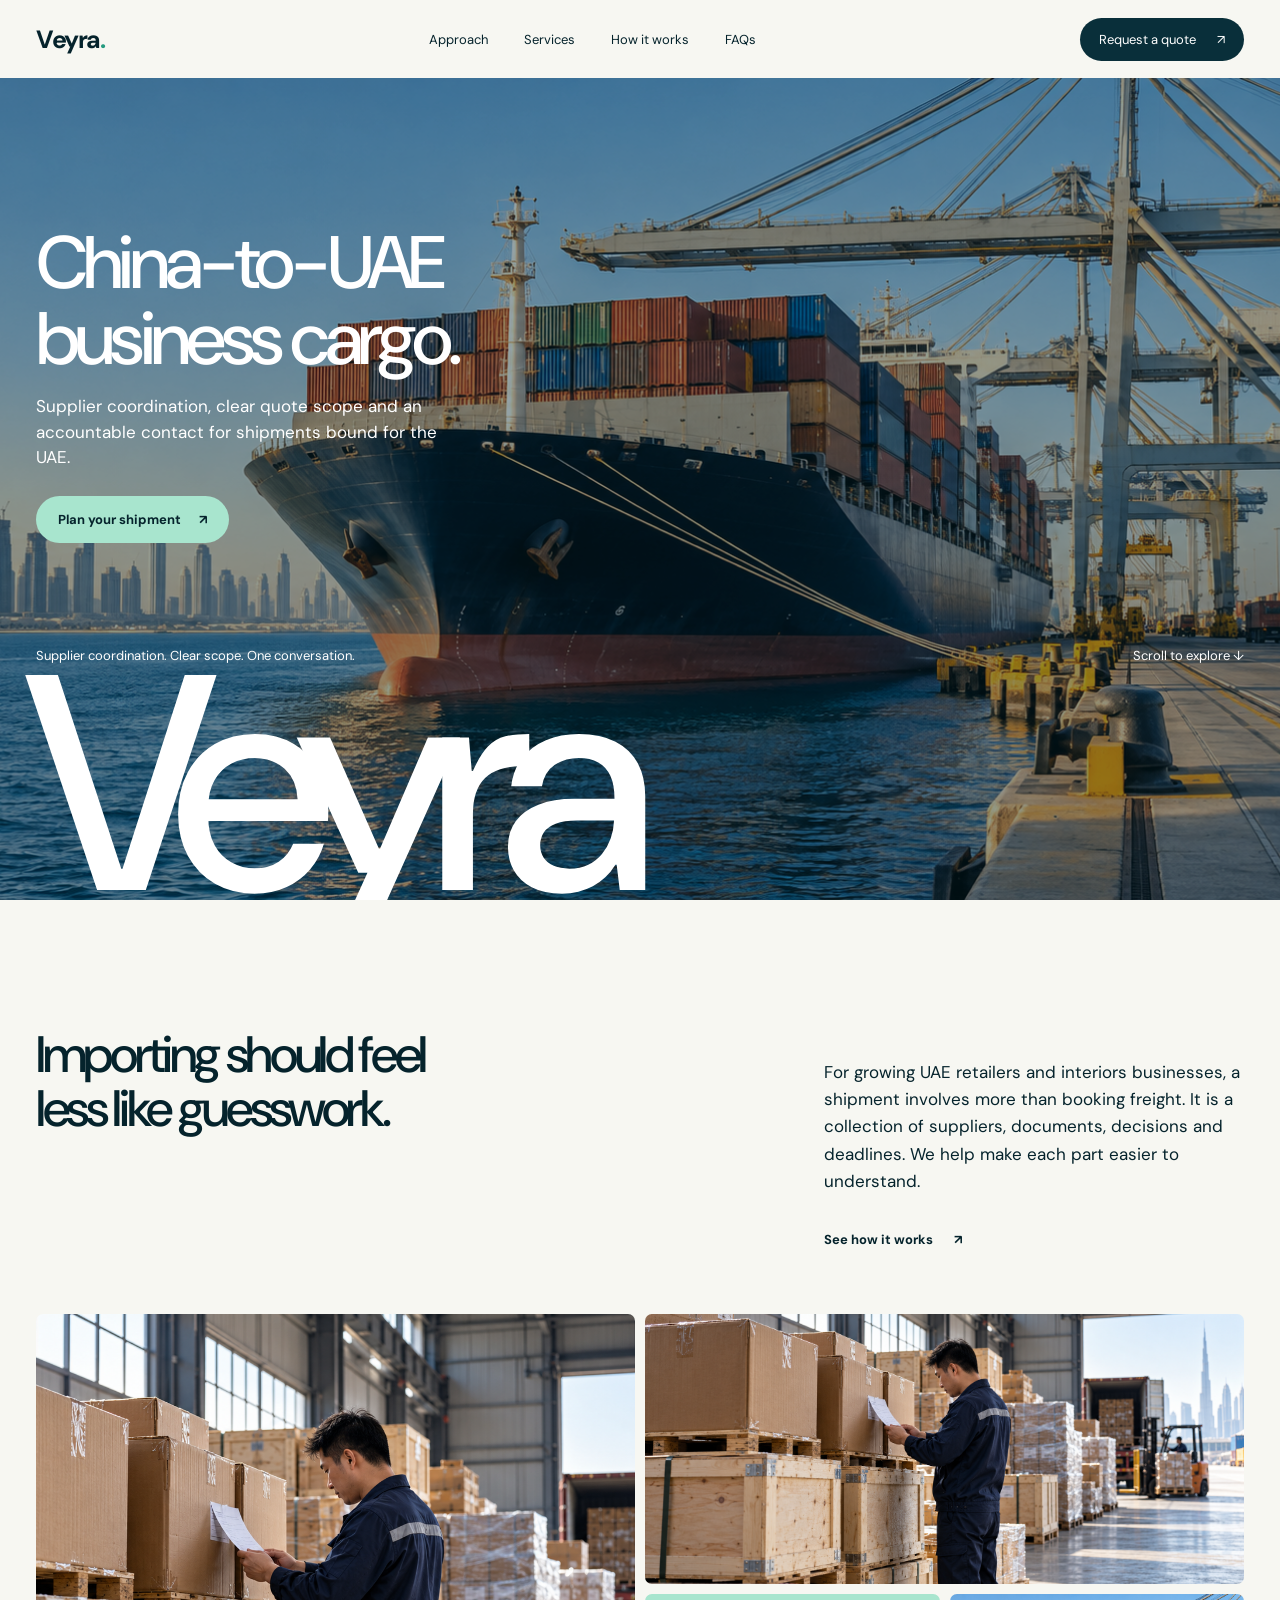
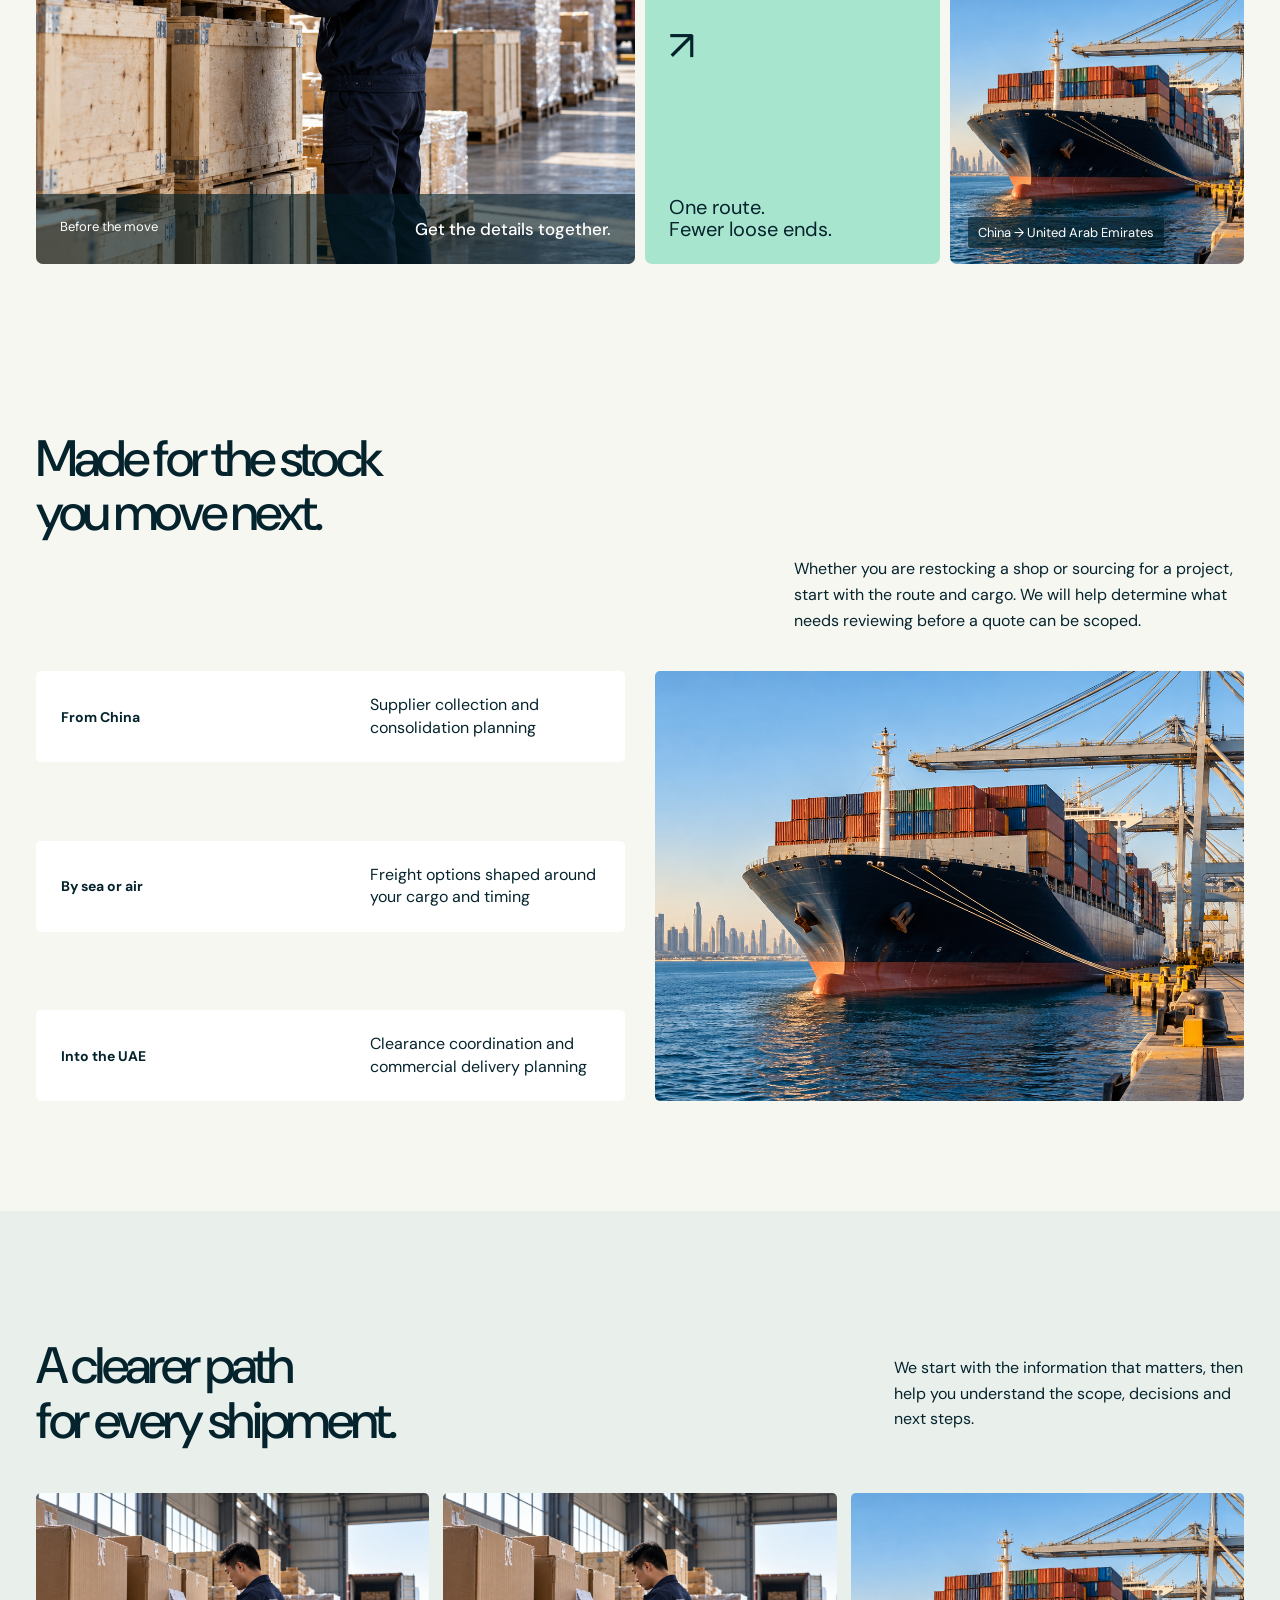
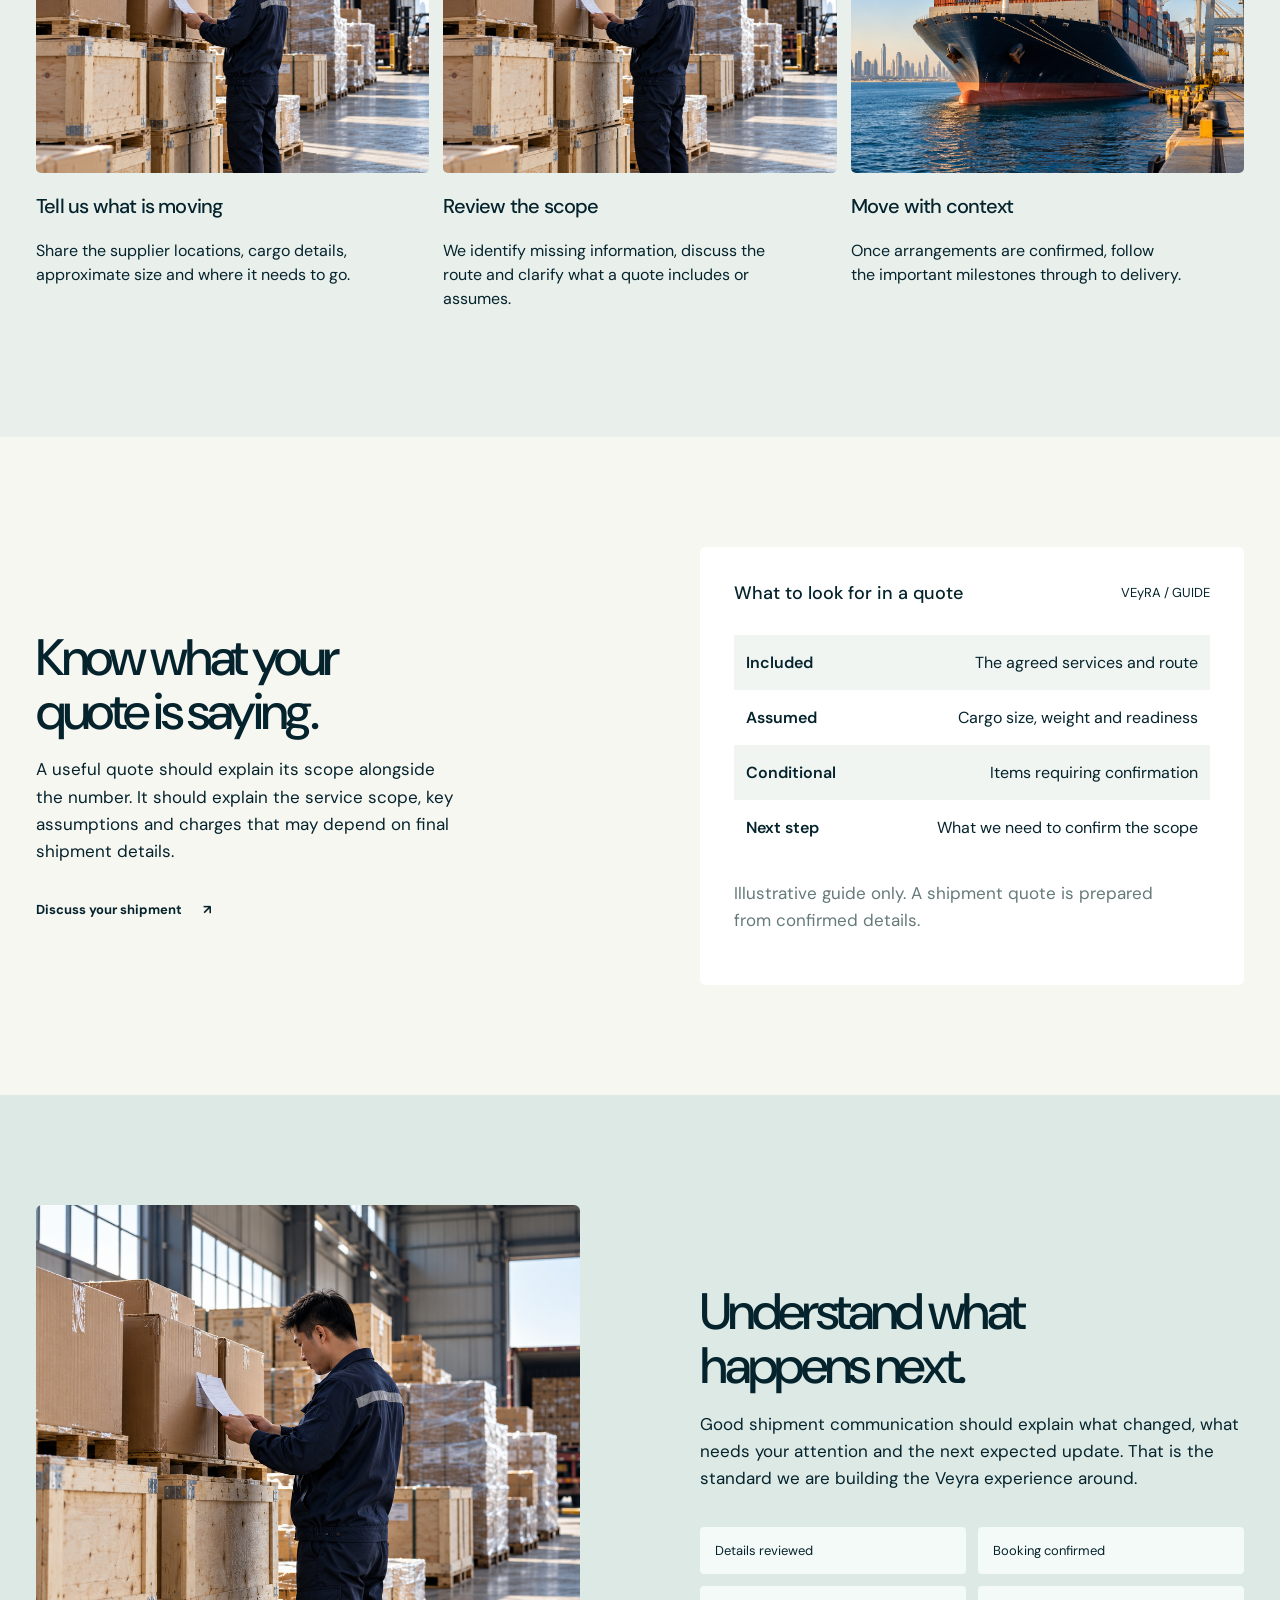
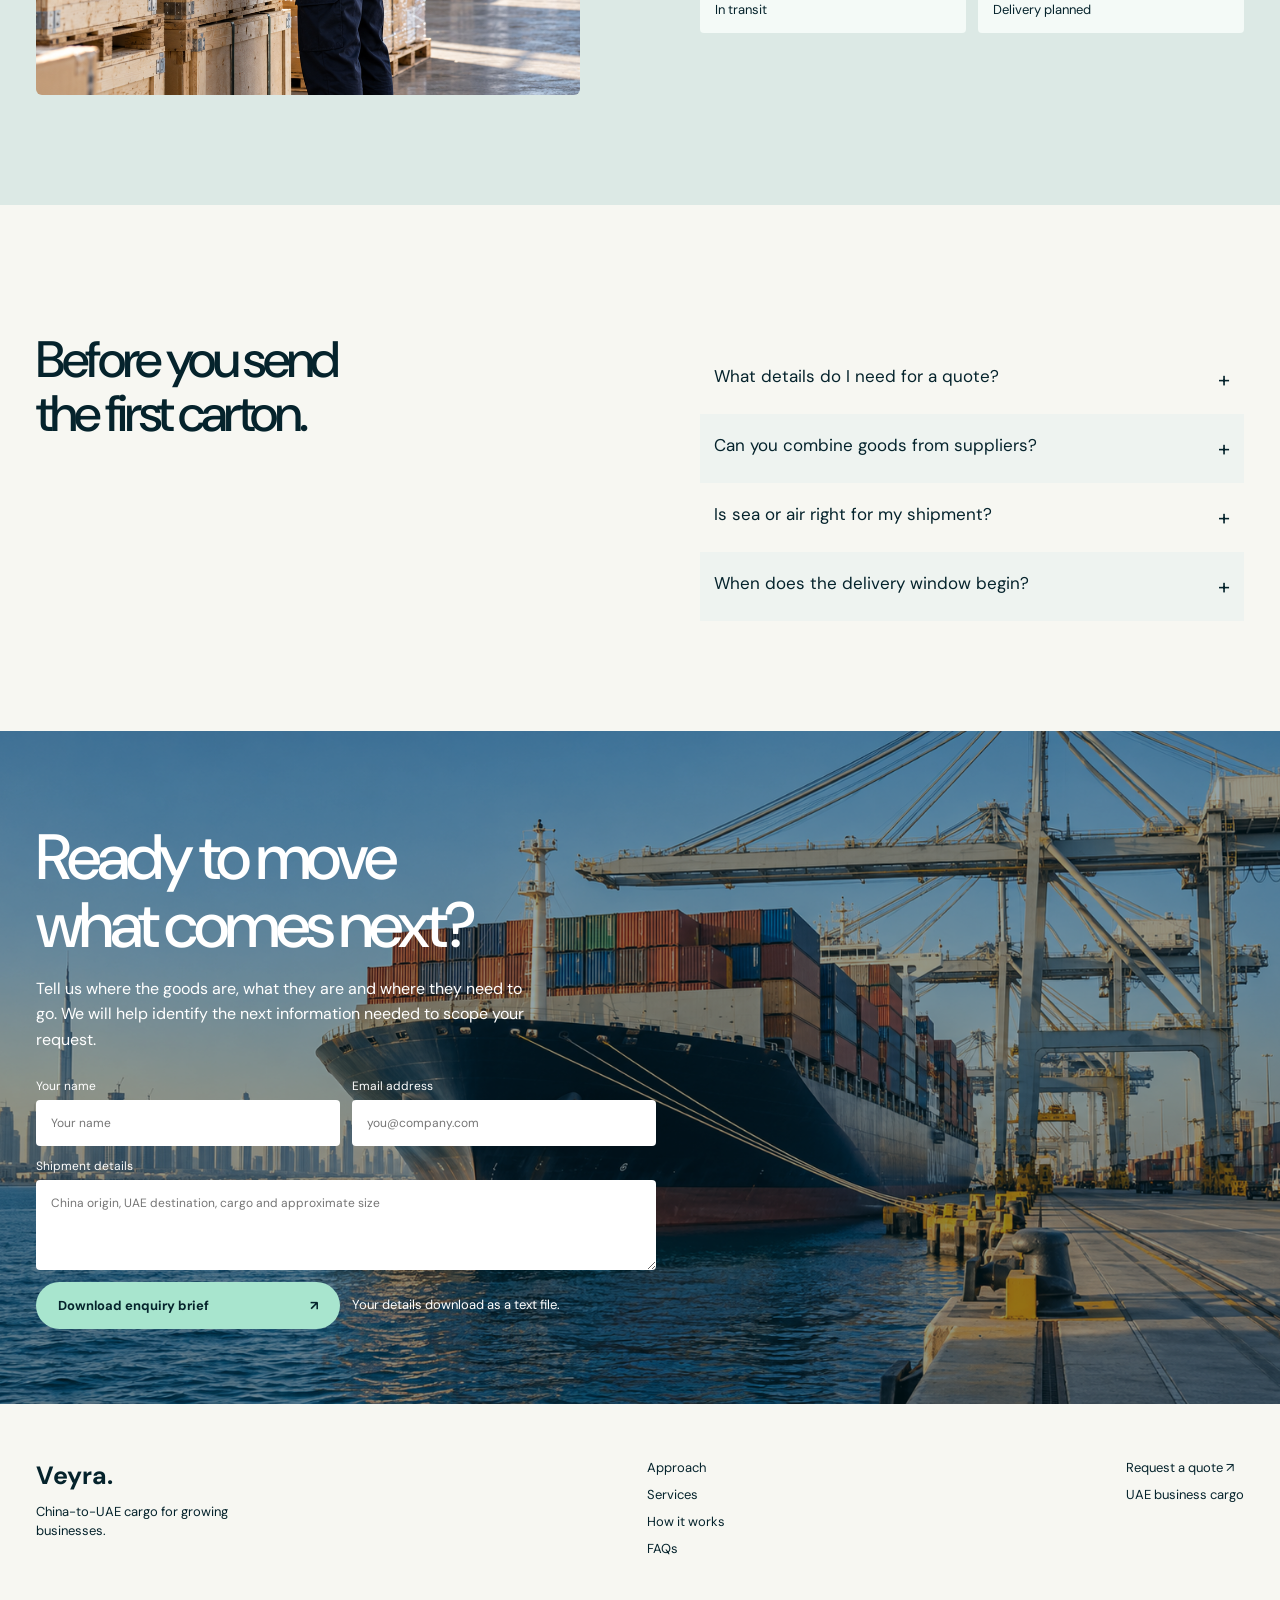
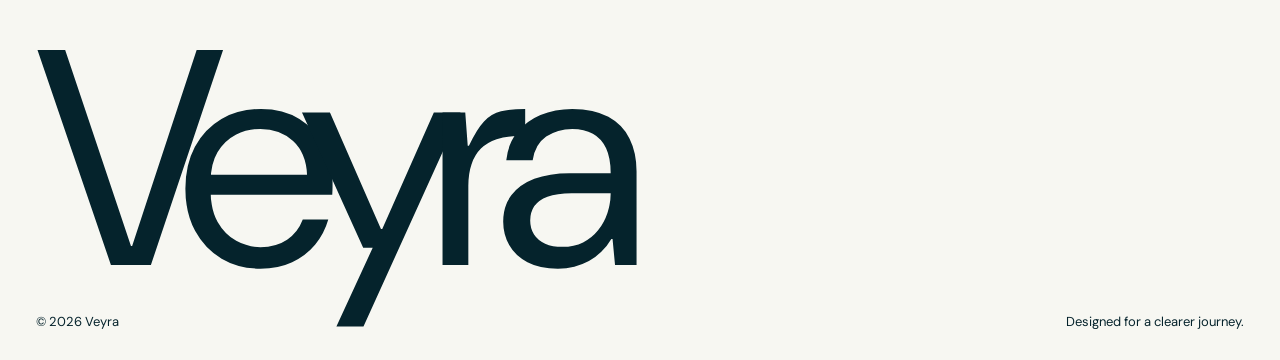
==== index.html @ b40fc5c8 "Build Veyra cargo homepage with responsive design and GSAP motion" ====
<!doctype html>
<html lang="en"><head><meta charset="utf-8"><meta name="viewport" content="width=device-width,initial-scale=1"><meta name="description" content="Veyra helps UAE businesses plan China-to-UAE cargo with supplier coordination, clear quote scope and practical shipment support."><title>Veyra — China to UAE business cargo</title><link rel="preconnect" href="https://fonts.googleapis.com"><link rel="preconnect" href="https://fonts.gstatic.com" crossorigin><link href="https://fonts.googleapis.com/css2?family=DM+Sans:wght@400;500;600;700&display=swap" rel="stylesheet"><link rel="stylesheet" href="styles.css"><script src="vendor/gsap.min.js" defer></script><script src="vendor/ScrollTrigger.min.js" defer></script><script src="script.js" defer></script></head><body>
<header class="nav shell"><a class="brand" href="#top" aria-label="Veyra home">Veyra<span class="brand-dot">.</span></a><button class="menu-toggle" aria-label="Open menu" aria-expanded="false">Menu <span class="menu-lines" aria-hidden="true"></span></button><nav class="nav-links" aria-label="Main navigation"><a href="#approach">Approach</a><a href="#services">Services</a><a href="#process">How it works</a><a href="#questions">FAQs</a></nav><a class="nav-cta" href="#enquiry">Request a quote <span>↗</span></a></header>
<main id="top"><section class="hero"><div class="hero-photo"></div><div class="hero-shade"></div><div class="hero-inner shell"><div class="hero-copy"><h1>China-to-UAE<br>business cargo.</h1><p class="hero-desc">Supplier coordination, clear quote scope and an accountable contact for shipments bound for the UAE.</p><a class="button button-teal" href="#enquiry">Plan your shipment <span>↗</span></a></div><div class="hero-bottom"><span>Supplier coordination. Clear scope. One conversation.</span><span>Scroll to explore ↓</span></div><div class="hero-word" aria-hidden="true">Veyra</div></div></section>
<section class="intro section shell" id="approach"><div class="section-head"><h2>Importing should feel<br>less like guesswork.</h2></div><div class="intro-text"><p>For growing UAE retailers and interiors businesses, a shipment involves more than booking freight. It is a collection of suppliers, documents, decisions and deadlines. We help make each part easier to understand.</p><a class="text-link" href="#process">See how it works <span>↗</span></a></div><div class="mosaic"><div class="mosaic-large photo warehouse"><div class="photo-caption"><span>Before the move</span><strong>Get the details together.</strong></div></div><div class="mosaic-side"><div class="photo parcels"></div><div class="teal-panel"><span class="big-mark">↗</span><p>One route.<br>Fewer loose ends.</p></div><div class="photo ship"><span class="image-label">China → United Arab Emirates</span></div></div></div></section>
<section class="fit section shell" id="services"><div class="fit-heading"><h2>Made for the stock<br>you move next.</h2></div><p class="fit-lead">Whether you are restocking a shop or sourcing for a project, start with the route and cargo. We will help determine what needs reviewing before a quote can be scoped.</p><div class="fit-grid"><div class="fit-list"><div><span>From China</span><p>Supplier collection and consolidation planning</p></div><div><span>By sea or air</span><p>Freight options shaped around your cargo and timing</p></div><div><span>Into the UAE</span><p>Clearance coordination and commercial delivery planning</p></div></div><div class="fit-photo photo containers"></div></div></section>
<section class="process section" id="process"><div class="shell"><div class="section-heading-row"><div><h2>A clearer path<br>for every shipment.</h2></div><p>We start with the information that matters, then help you understand the scope, decisions and next steps.</p></div><div class="process-grid"><article><div class="process-photo photo parcels"></div><h3>Tell us what is moving</h3><p>Share the supplier locations, cargo details, approximate size and where it needs to go.</p></article><article><div class="process-photo photo warehouse"></div><h3>Review the scope</h3><p>We identify missing information, discuss the route and clarify what a quote includes or assumes.</p></article><article><div class="process-photo photo ship"></div><h3>Move with context</h3><p>Once arrangements are confirmed, follow the important milestones through to delivery.</p></article></div></div></section>
<section class="clarity section shell"><div><h2>Know what your<br>quote is saying.</h2><p>A useful quote should explain its scope alongside the number. It should explain the service scope, key assumptions and charges that may depend on final shipment details.</p><a class="text-link" href="#enquiry">Discuss your shipment <span>↗</span></a></div><div class="quote-card"><div class="quote-top"><strong>What to look for in a quote</strong><span>VEyRA / GUIDE</span></div><div class="quote-line"><b>Included</b><span>The agreed services and route</span></div><div class="quote-line"><b>Assumed</b><span>Cargo size, weight and readiness</span></div><div class="quote-line"><b>Conditional</b><span>Items requiring confirmation</span></div><div class="quote-line"><b>Next step</b><span>What we need to confirm the scope</span></div><p>Illustrative guide only. A shipment quote is prepared from confirmed details.</p></div></section>
<section class="updates section"><div class="shell updates-grid"><div class="photo warehouse updates-photo"></div><div><h2>Understand what<br>happens next.</h2><p>Good shipment communication should explain what changed, what needs your attention and the next expected update. That is the standard we are building the Veyra experience around.</p><div class="milestones"><span>Details reviewed</span><span>Booking confirmed</span><span>In transit</span><span>Delivery planned</span></div></div></div></section>
<section class="faq section shell" id="questions"><div><h2>Before you send<br>the first carton.</h2></div><div class="faq-list"><details><summary>What details do I need for a quote?</summary><p>Start with your China supplier locations, UAE delivery address, cargo description, approximate pieces and size or weight, and your timing. If measurements are not ready, tell us what you know.</p></details><details><summary>Can you combine goods from suppliers?</summary><p>Tell us how many suppliers are involved and where they are based. We can review whether collection and consolidation can be arranged for your shipment.</p></details><details><summary>Is sea or air right for my shipment?</summary><p>That depends on cargo size, urgency, handling requirements and the full service scope. Share your details and we can discuss suitable options.</p></details><details><summary>When does the delivery window begin?</summary><p>Timing depends on collection readiness, consolidation, booking, transport, clearance and final delivery. A scoped quote should explain the assumptions behind any proposed window.</p></details></div></section>
<section class="cta" id="enquiry"><div class="cta-photo"></div><div class="cta-overlay"></div><div class="shell cta-content"><h2>Ready to move<br>what comes next?</h2><p>Tell us where the goods are, what they are and where they need to go. We will help identify the next information needed to scope your request.</p><form id="quote-form"><label><span>Your name</span><input name="name" required placeholder="Your name"></label><label><span>Email address</span><input type="email" name="email" required placeholder="you@company.com"></label><label class="wide"><span>Shipment details</span><textarea name="details" required placeholder="China origin, UAE destination, cargo and approximate size"></textarea></label><button class="button button-teal" type="submit">Download enquiry brief <span>↗</span></button><small>Your details download as a text file.</small></form></div></section></main>
<footer class="footer shell"><div class="footer-top"><div><strong>Veyra.</strong><p>China-to-UAE cargo for growing businesses.</p></div><div><a href="#approach">Approach</a><a href="#services">Services</a><a href="#process">How it works</a><a href="#questions">FAQs</a></div><div><a href="#enquiry">Request a quote ↗</a><span>UAE business cargo</span></div></div><div class="footer-word" aria-hidden="true">Veyra</div><div class="footer-bottom"><span>© 2026 Veyra</span><span>Designed for a clearer journey.</span></div></footer>
</body></html>
---- styles.css ----
:root{--navy:#092f3a;--deep:#05232c;--teal:#a8e5ce;--cream:#f7f7f2;--white:#fff;--text:#183a42}*{box-sizing:border-box}html{scroll-behavior:smooth}body{margin:0;background:var(--cream);color:var(--deep);font-family:'DM Sans',Arial,sans-serif}a{color:inherit;text-decoration:none}button,input,textarea{font:inherit}button{cursor:pointer}.shell{width:min(100% - 72px,1440px);margin-inline:auto}.nav{height:78px;display:flex;align-items:center;justify-content:space-between;gap:30px;background:var(--cream)}.brand{font-size:25px;font-weight:700;letter-spacing:-.06em}.brand-dot{color:#269b80}.nav-links{display:flex;gap:36px;font-size:13px}.nav-links a:hover,.text-link:hover{color:#168c73}.nav-cta{background:var(--navy);color:white;padding:13px 19px;border-radius:30px;font-size:12px;white-space:nowrap}.nav-cta span,.button span,.text-link span{margin-left:18px}.menu-toggle{display:none}.hero{height:min(830px,calc(100svh - 78px));min-height:620px;position:relative;overflow:hidden;background:#22566b;color:white}.hero-photo,.cta-photo{position:absolute;inset:0;background-image:url('cargo-port.png');background-size:cover;background-position:center}.hero-shade,.cta-overlay{position:absolute;inset:0;background:rgba(2,35,44,.42)}.hero-inner{height:100%;position:relative;display:flex;flex-direction:column;justify-content:space-between;padding-top:13vh}.hero-copy{max-width:610px;position:relative;z-index:1}.hero-copy>p:first-child,.small-title{font-size:12px;font-weight:600}.hero h1{font-size:clamp(42px,5.7vw,83px);line-height:1.02;letter-spacing:-.065em;font-weight:500;margin:30px 0 18px}.hero-desc{font-size:17px;line-height:1.5;max-width:410px;margin-bottom:25px}.button{display:inline-flex;align-items:center;justify-content:space-between;border:0;border-radius:30px;padding:15px 22px;font-size:13px;font-weight:700}.button-teal{background:var(--teal);color:var(--deep)}.button:hover,.nav-cta:hover{transform:translateY(-2px)}.hero-bottom{display:flex;justify-content:space-between;position:relative;z-index:1;font-size:12px;margin-top:auto;margin-bottom:6px}.hero-word{font-size:clamp(145px,24vw,360px);font-weight:500;letter-spacing:-.105em;line-height:.75;white-space:nowrap;margin-left:-.04em;position:relative;z-index:1}.section{padding-block:110px}.intro{display:grid;grid-template-columns:1fr 1fr;gap:45px}.section-head h2,.fit h2,.section-heading-row h2,.clarity h2,.updates h2,.faq h2,.cta h2{font-size:clamp(36px,4vw,62px);font-weight:500;letter-spacing:-.065em;line-height:1.06;margin:18px 0 0}.intro-text{max-width:420px;justify-self:end;padding-top:32px}.intro-text p,.clarity>div>p:not(.small-title),.updates-grid>div>p:not(.small-title){font-size:17px;line-height:1.6}.text-link{display:inline-block;font-size:13px;font-weight:700;margin-top:19px}.mosaic{grid-column:1/-1;display:grid;grid-template-columns:1fr 1fr;gap:10px;height:550px;margin-top:20px}.photo{background-size:cover;background-position:center;position:relative;overflow:hidden}.warehouse{background-image:url('cargo-warehouse.png')}.parcels{background-image:url('cargo-warehouse.png')}.ship{background-image:url('cargo-port.png')}.containers{background-image:url('cargo-port.png')}.mosaic-large{border-radius:7px;display:flex;align-items:end;color:white}.photo-caption{width:100%;padding:24px;background:rgba(3,31,40,.6);display:flex;justify-content:space-between;gap:10px;font-size:12px}.photo-caption strong{font-size:17px;font-weight:500}.mosaic-side{display:grid;grid-template-columns:1fr 1fr;grid-template-rows:1fr 1fr;gap:10px}.mosaic-side>.parcels{grid-column:1/-1}.mosaic-side .photo{border-radius:7px}.image-label{position:absolute;bottom:16px;left:18px;color:white;font-size:13px;background:rgba(3,31,40,.65);padding:7px 10px;border-radius:3px}.teal-panel{border-radius:7px;background:var(--teal);padding:24px;display:flex;flex-direction:column;justify-content:space-between}.big-mark{font-size:42px}.teal-panel p{font-size:20px;line-height:1.1;margin:0}.fit{padding-top:40px}.fit-lead{max-width:450px;margin-left:auto;font-size:16px;line-height:1.6}.fit-grid{display:grid;grid-template-columns:1fr 1fr;gap:30px;margin-top:38px;min-height:430px}.fit-list{display:flex;flex-direction:column;justify-content:space-between}.fit-list>div{padding:23px 25px;background:#fff;border-radius:5px;display:flex;gap:20px;align-items:center;justify-content:space-between}.fit-list span{font-size:14px;font-weight:700;min-width:115px}.fit-list p{font-size:14px;max-width:230px;margin:0;line-height:1.4}.fit-photo{border-radius:5px}.process{background:#e9f0ec}.section-heading-row{display:flex;justify-content:space-between;gap:50px;align-items:end}.section-heading-row>p{max-width:350px;line-height:1.6;font-size:16px}.process-grid{display:grid;grid-template-columns:repeat(3,1fr);gap:14px;margin-top:45px}.process-photo{height:280px;border-radius:5px}.process-grid h3{font-size:20px;font-weight:500;letter-spacing:-.04em}.process-grid p{font-size:14px;line-height:1.5;max-width:330px}.clarity{display:grid;grid-template-columns:1fr 1fr;gap:10%;align-items:center}.clarity>div>p:not(.small-title){max-width:420px}.quote-card{background:white;padding:34px;border-radius:6px}.quote-top{display:flex;justify-content:space-between;align-items:center;margin-bottom:30px}.quote-top strong{font-size:18px;font-weight:500}.quote-top span{font-size:10px}.quote-line{padding:17px 0;;display:flex;justify-content:space-between;gap:20px;font-size:13px}.quote-line b{font-weight:600}.quote-line span{text-align:right}.quote-card>p{font-size:11px;color:#657a79;margin-top:25px}.updates{background:#dce9e5}.updates-grid{display:grid;grid-template-columns:1fr 1fr;gap:10%;align-items:center}.updates-photo{height:490px;border-radius:6px}.milestones{display:grid;grid-template-columns:1fr 1fr;gap:12px;margin-top:35px}.milestones span{background:#f4faf7;padding:15px;font-size:13px;border-radius:4px}.faq{display:grid;grid-template-columns:1fr 1fr;gap:10%}.faq-list{padding-top:30px}details{padding:20px 0;}summary{cursor:pointer;list-style:none;font-size:17px;display:flex;justify-content:space-between;gap:15px}summary:after{content:'+';font-size:22px}details[open] summary:after{content:'−'}details p{font-size:14px;line-height:1.6;max-width:490px}.cta{position:relative;min-height:650px;color:white;background:#236078;display:flex;align-items:center}.cta-photo{background-image:url('cargo-port.png')}.cta-content{position:relative;z-index:1;padding-block:75px}.cta h2{font-size:clamp(48px,5vw,70px)}.cta-content>p:not(.small-title){max-width:500px;line-height:1.6}.cta form{display:grid;grid-template-columns:1fr 1fr;gap:12px;max-width:620px;margin-top:25px}.cta label{display:flex;flex-direction:column;gap:6px;font-size:12px}.cta label.wide{grid-column:1/-1}.cta input,.cta textarea{border:0;border-radius:4px;padding:15px;background:white;color:var(--deep);min-width:0}.cta textarea{min-height:90px;resize:vertical}.cta form small{align-self:center;font-size:11px;line-height:1.4}.footer{padding-top:55px}.footer-top{display:flex;justify-content:space-between;gap:35px}.footer-top>div{display:flex;flex-direction:column;gap:10px;font-size:13px}.footer-top strong{font-size:25px}.footer-top p{max-width:210px;line-height:1.5;margin:0}.footer-word{font-size:clamp(145px,24vw,360px);letter-spacing:-.105em;line-height:.9;margin-top:65px;white-space:nowrap}.footer-bottom{display:flex;justify-content:space-between;padding:15px 0 25px;font-size:12px}@media(max-width:800px){.shell{width:min(100% - 36px,1440px)}.nav{height:66px}.menu-toggle{display:flex;border:0;background:none;gap:10px}.nav-links{display:none;position:absolute;z-index:10;top:66px;left:0;right:0;padding:25px;background:var(--cream);flex-direction:column;gap:22px}.nav-links.open{display:flex}.nav-cta{margin-left:auto}.hero{height:680px;min-height:0}.hero-inner{padding-top:95px}.hero h1{font-size:clamp(42px,8vw,65px)}.hero-word,.footer-word{font-size:23vw}.hero-bottom{font-size:10px}.intro,.clarity,.updates-grid,.faq{grid-template-columns:1fr}.intro-text{justify-self:start;padding:0}.mosaic{height:460px}.fit-grid{grid-template-columns:1fr}.fit-photo{min-height:340px}.process-grid{grid-template-columns:1fr 1fr}.process-grid article:last-child{grid-column:1/-1}.process-photo{height:250px}.section{padding-block:75px}}@media(max-width:560px){.nav-cta{font-size:0;padding:12px}.nav-cta span{font-size:15px;margin:0}.hero{height:620px}.hero-copy{max-width:100%}.hero h1{font-size:45px}.hero-desc{font-size:15px}.hero-bottom span:first-child{max-width:180px}.mosaic{grid-template-columns:1fr;height:auto}.mosaic-large{height:310px}.mosaic-side{height:300px}.fit-lead{margin-left:0}.fit-list>div{align-items:start;flex-direction:column}.section-heading-row{display:block}.process-grid{grid-template-columns:1fr}.process-grid article:last-child{grid-column:auto}.updates-photo{height:310px}.faq-list{padding-top:0}.cta form{grid-template-columns:1fr}.cta label.wide{grid-column:auto}.footer-top{flex-wrap:wrap}.footer-word{margin-top:45px}}
.menu-lines{display:inline-block;width:17px;height:12px;border-top:2px solid currentColor;border-bottom:2px solid currentColor;position:relative}.menu-lines:after{content:"";position:absolute;left:0;right:0;top:4px;border-top:2px solid currentColor}
.hero-copy{max-width:850px}.hero h1{font-size:clamp(43px,5.8vw,80px)}.process-grid p,.quote-line,details p,.fit-list p{font-size:16px}.quote-line:nth-child(even){background:#f0f5f2}.quote-line{padding-inline:12px}.faq-list details:nth-child(even){background:#eef3f0}.faq-list details{padding-inline:14px}.hero-bottom,.nav-links,.nav-cta,.button,.text-link,.photo-caption,.image-label,.footer-top>div,.footer-bottom{font-size:13px}.quote-top span,.quote-card>p,.cta form small{font-size:13px}@media(max-width:560px){.hero h1{font-size:43px}}
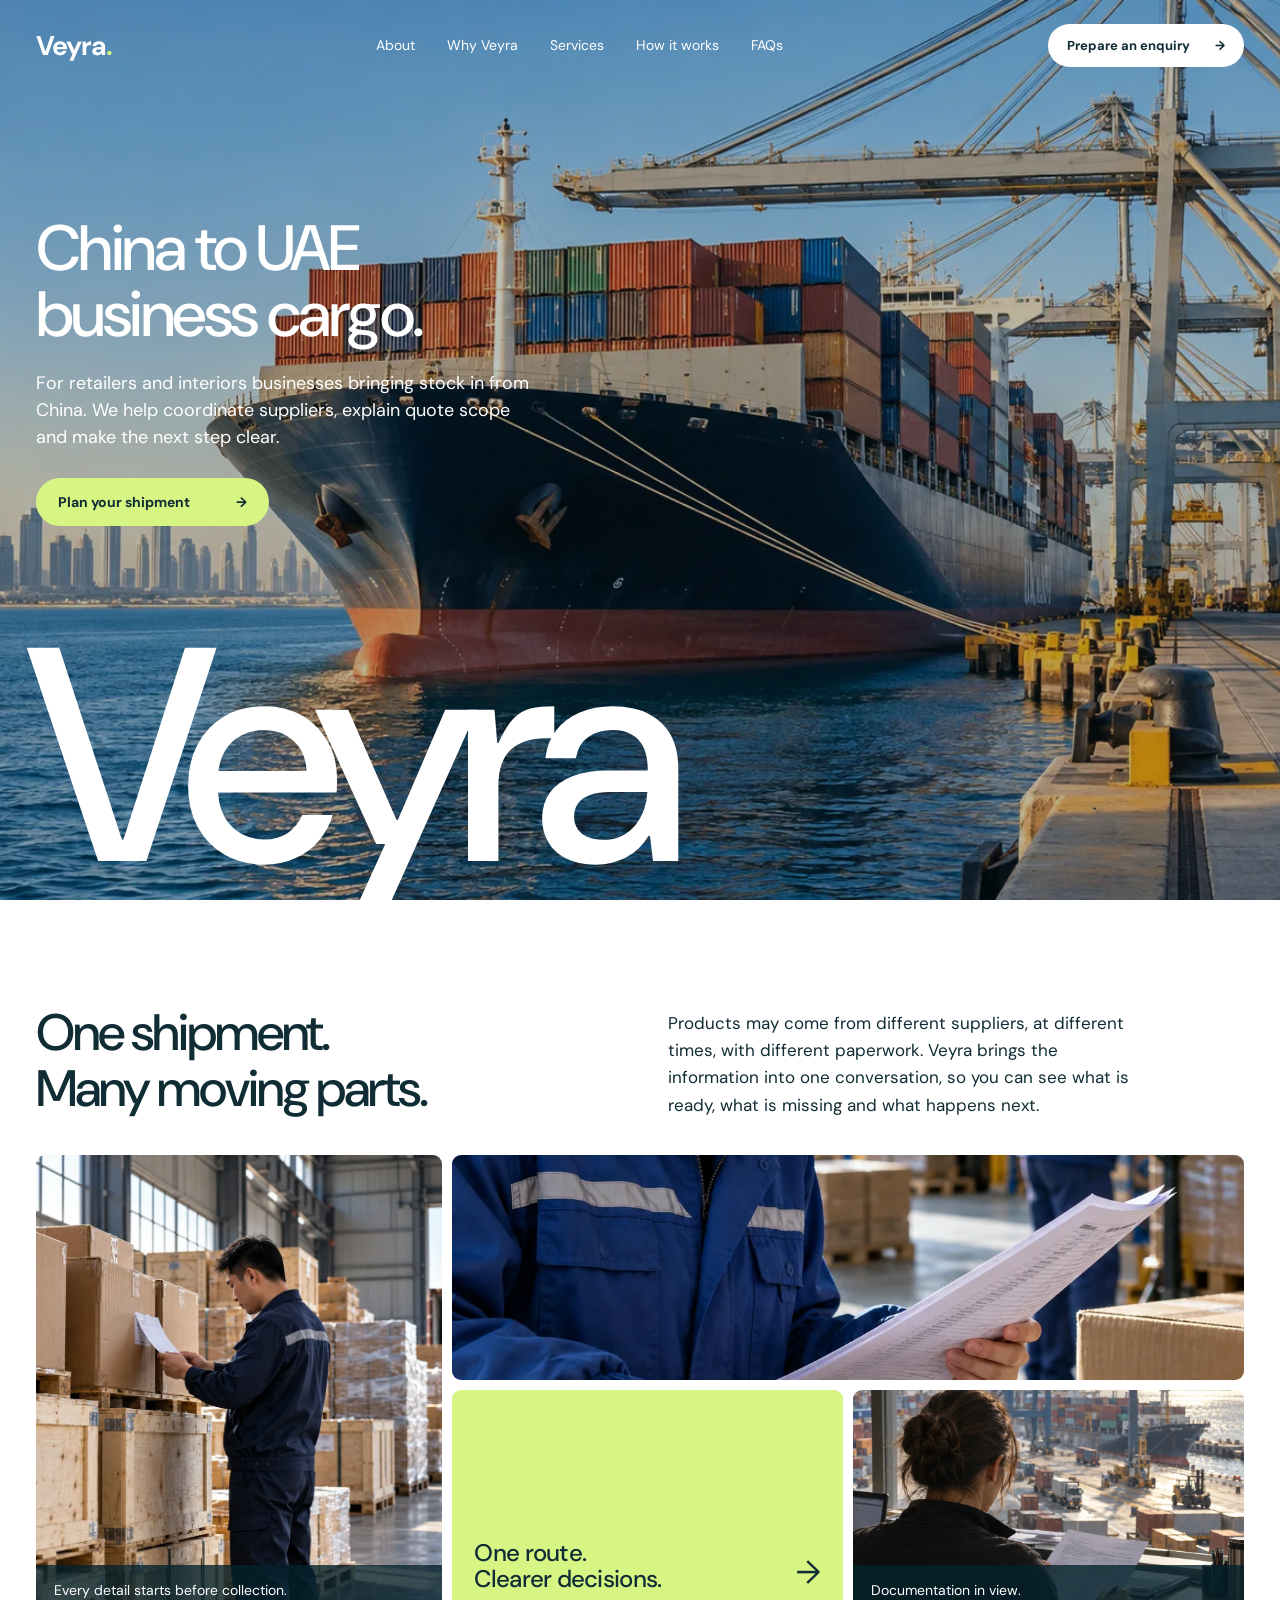
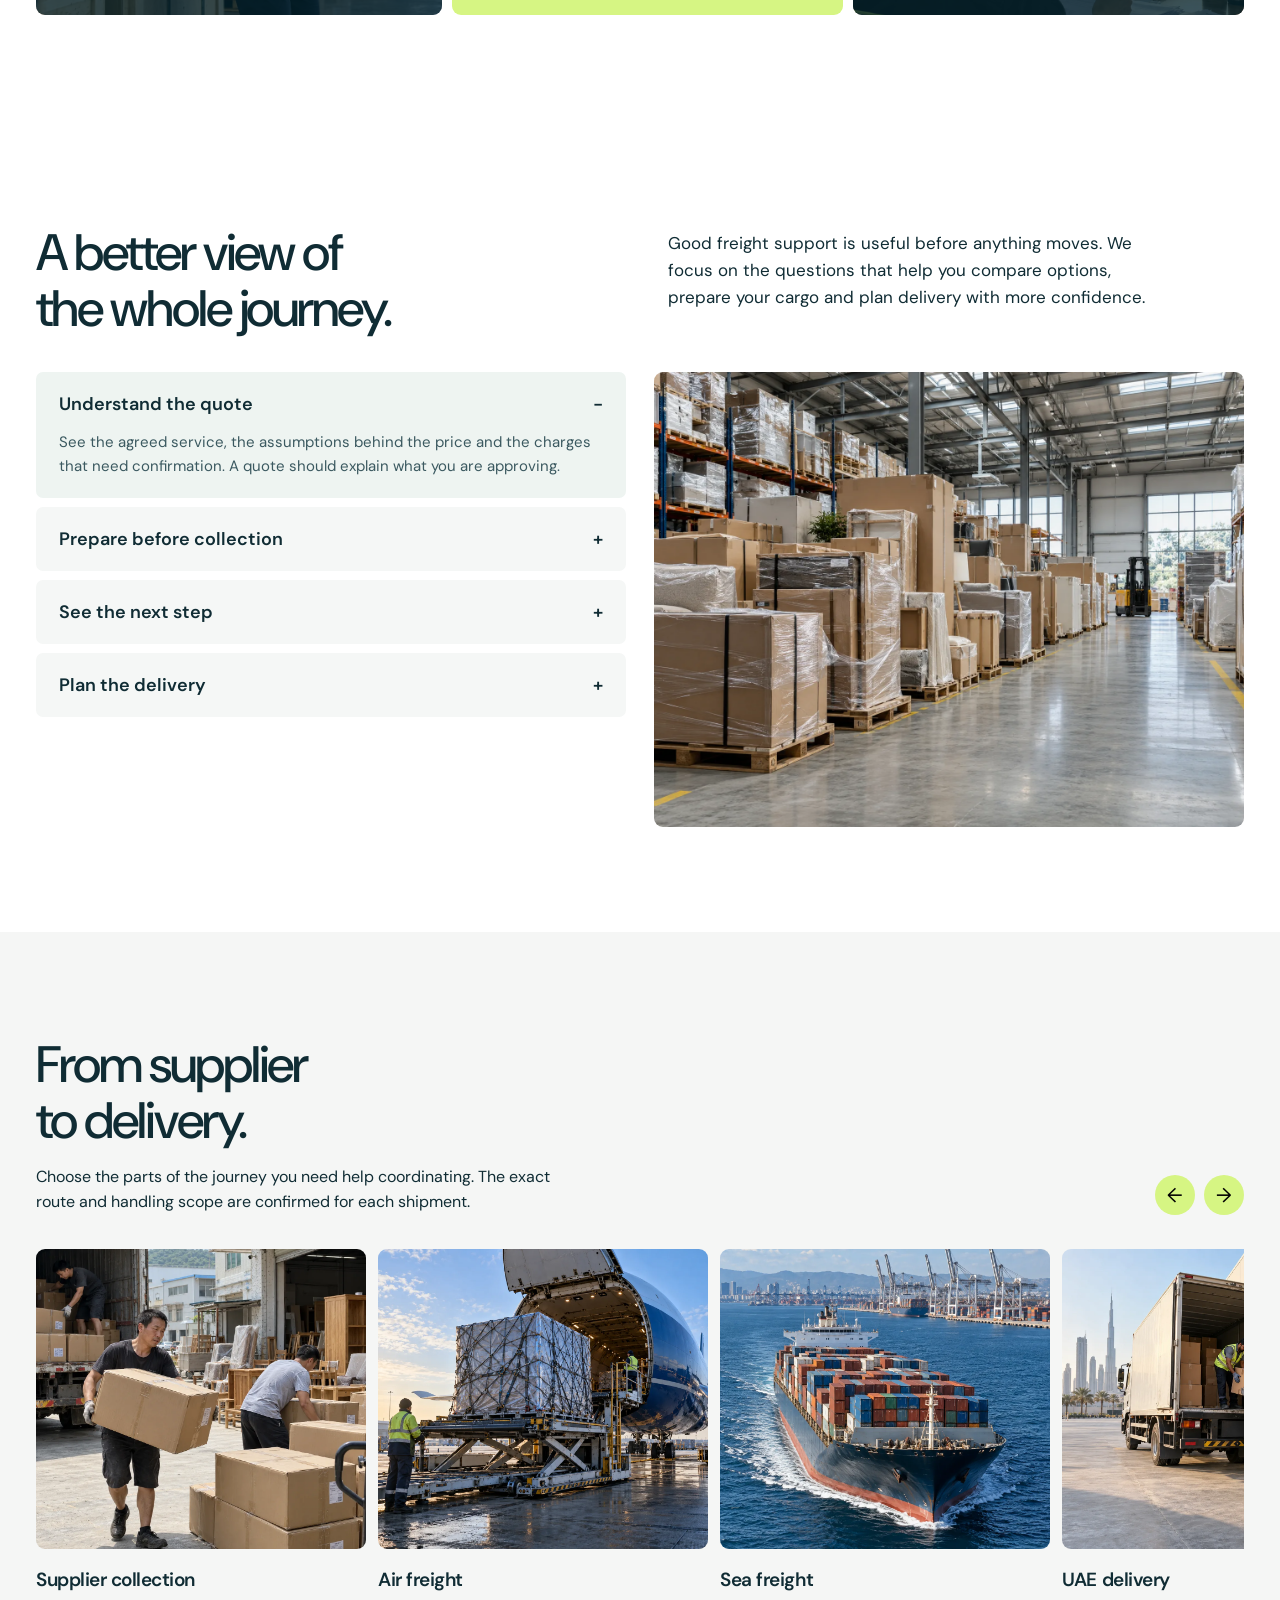
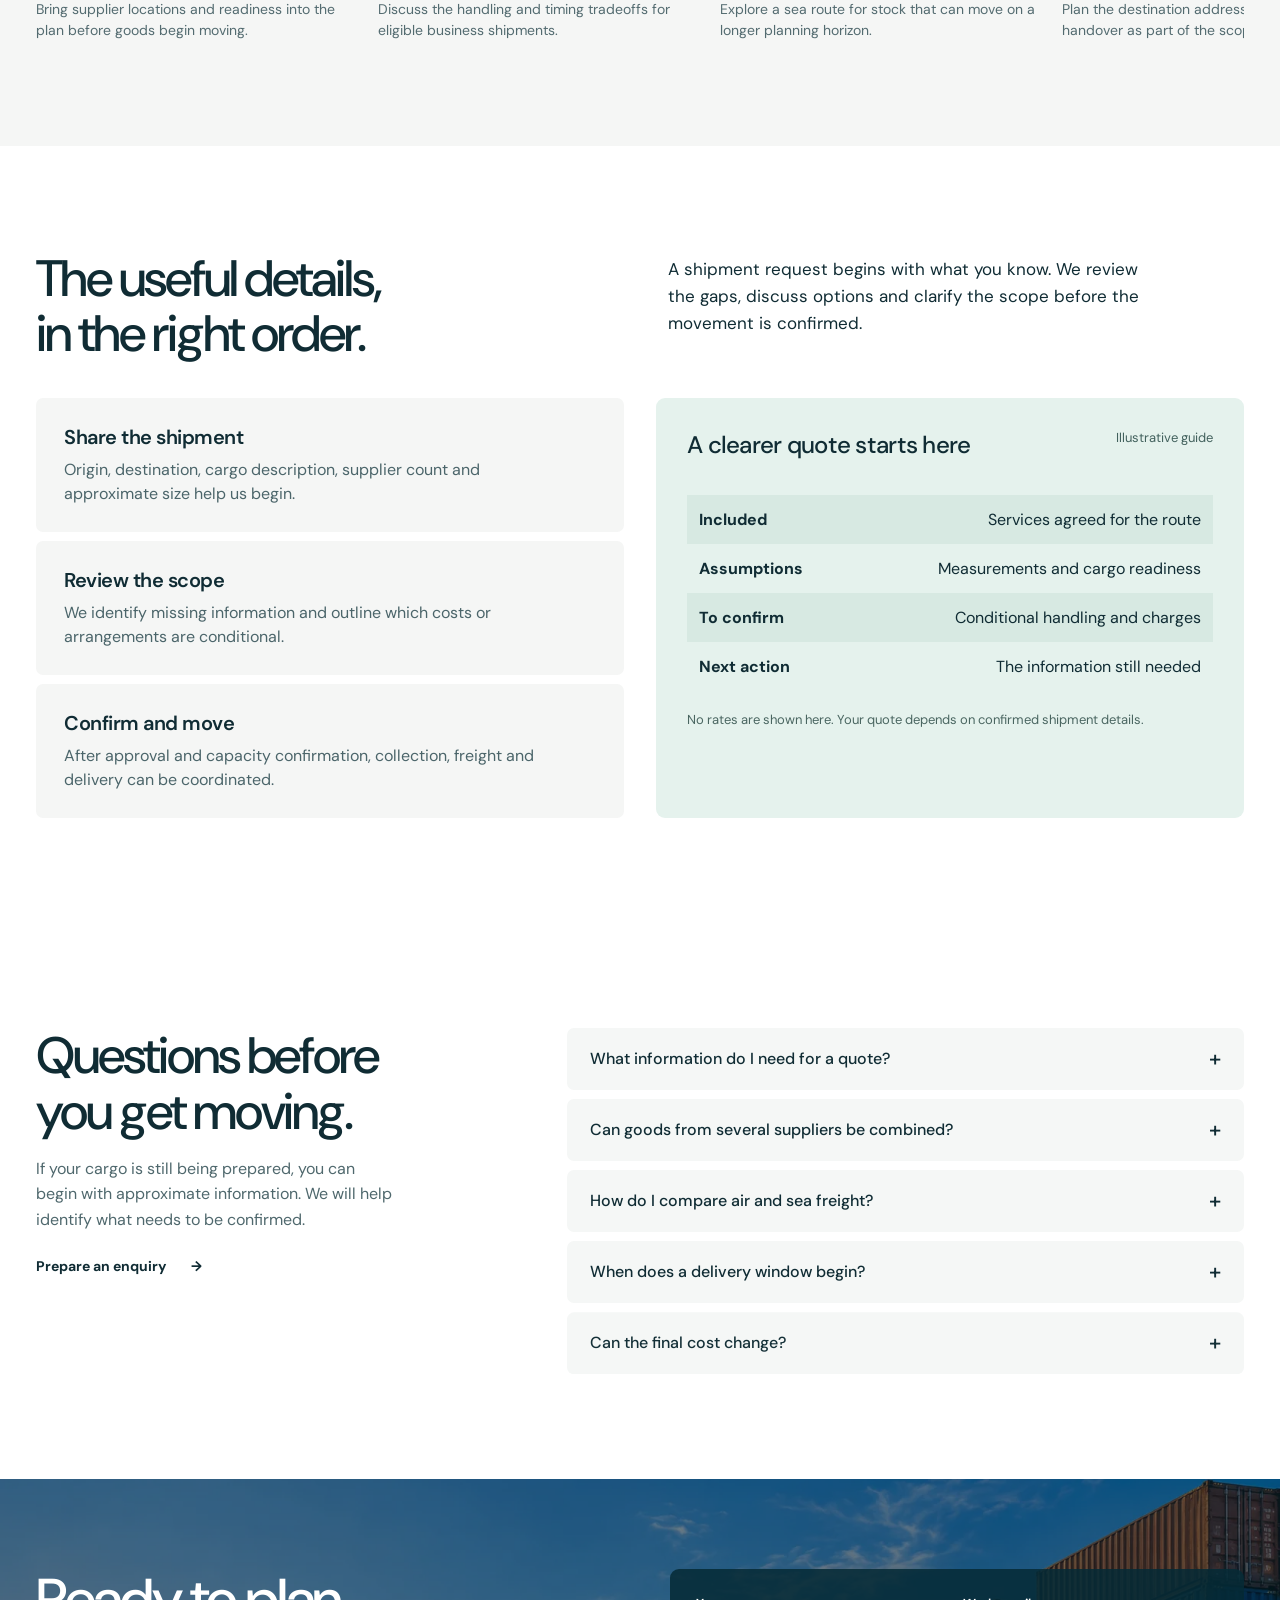
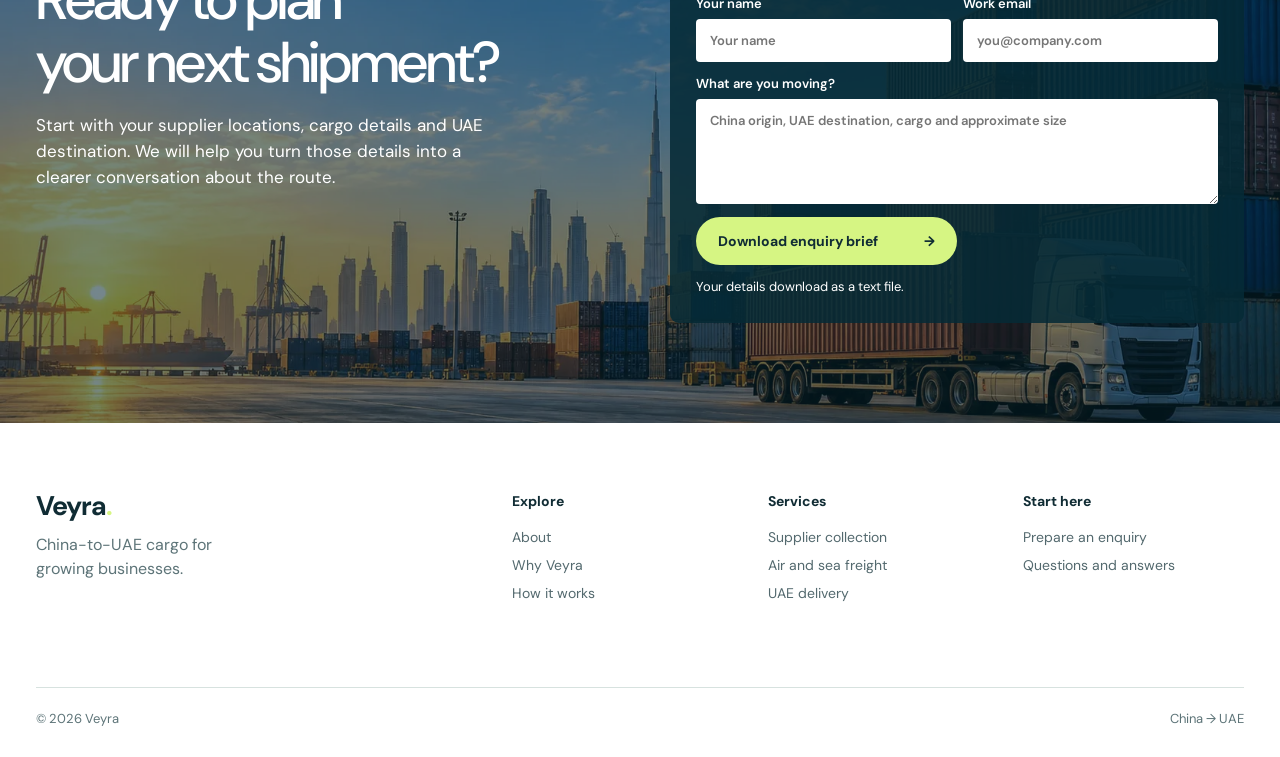
==== commit 7cb4f472: "Redesign Veyra homepage with editorial cargo imagery and expanded sections" ====
--- a/index.html
+++ b/index.html
@@ -1,13 +1,13 @@
 <!doctype html>
-<html lang="en"><head><meta charset="utf-8"><meta name="viewport" content="width=device-width,initial-scale=1"><meta name="description" content="Veyra helps UAE businesses plan China-to-UAE cargo with supplier coordination, clear quote scope and practical shipment support."><title>Veyra — China to UAE business cargo</title><link rel="preconnect" href="https://fonts.googleapis.com"><link rel="preconnect" href="https://fonts.gstatic.com" crossorigin><link href="https://fonts.googleapis.com/css2?family=DM+Sans:wght@400;500;600;700&display=swap" rel="stylesheet"><link rel="stylesheet" href="styles.css"><script src="vendor/gsap.min.js" defer></script><script src="vendor/ScrollTrigger.min.js" defer></script><script src="script.js" defer></script></head><body>
-<header class="nav shell"><a class="brand" href="#top" aria-label="Veyra home">Veyra<span class="brand-dot">.</span></a><button class="menu-toggle" aria-label="Open menu" aria-expanded="false">Menu <span class="menu-lines" aria-hidden="true"></span></button><nav class="nav-links" aria-label="Main navigation"><a href="#approach">Approach</a><a href="#services">Services</a><a href="#process">How it works</a><a href="#questions">FAQs</a></nav><a class="nav-cta" href="#enquiry">Request a quote <span>↗</span></a></header>
-<main id="top"><section class="hero"><div class="hero-photo"></div><div class="hero-shade"></div><div class="hero-inner shell"><div class="hero-copy"><h1>China-to-UAE<br>business cargo.</h1><p class="hero-desc">Supplier coordination, clear quote scope and an accountable contact for shipments bound for the UAE.</p><a class="button button-teal" href="#enquiry">Plan your shipment <span>↗</span></a></div><div class="hero-bottom"><span>Supplier coordination. Clear scope. One conversation.</span><span>Scroll to explore ↓</span></div><div class="hero-word" aria-hidden="true">Veyra</div></div></section>
-<section class="intro section shell" id="approach"><div class="section-head"><h2>Importing should feel<br>less like guesswork.</h2></div><div class="intro-text"><p>For growing UAE retailers and interiors businesses, a shipment involves more than booking freight. It is a collection of suppliers, documents, decisions and deadlines. We help make each part easier to understand.</p><a class="text-link" href="#process">See how it works <span>↗</span></a></div><div class="mosaic"><div class="mosaic-large photo warehouse"><div class="photo-caption"><span>Before the move</span><strong>Get the details together.</strong></div></div><div class="mosaic-side"><div class="photo parcels"></div><div class="teal-panel"><span class="big-mark">↗</span><p>One route.<br>Fewer loose ends.</p></div><div class="photo ship"><span class="image-label">China → United Arab Emirates</span></div></div></div></section>
-<section class="fit section shell" id="services"><div class="fit-heading"><h2>Made for the stock<br>you move next.</h2></div><p class="fit-lead">Whether you are restocking a shop or sourcing for a project, start with the route and cargo. We will help determine what needs reviewing before a quote can be scoped.</p><div class="fit-grid"><div class="fit-list"><div><span>From China</span><p>Supplier collection and consolidation planning</p></div><div><span>By sea or air</span><p>Freight options shaped around your cargo and timing</p></div><div><span>Into the UAE</span><p>Clearance coordination and commercial delivery planning</p></div></div><div class="fit-photo photo containers"></div></div></section>
-<section class="process section" id="process"><div class="shell"><div class="section-heading-row"><div><h2>A clearer path<br>for every shipment.</h2></div><p>We start with the information that matters, then help you understand the scope, decisions and next steps.</p></div><div class="process-grid"><article><div class="process-photo photo parcels"></div><h3>Tell us what is moving</h3><p>Share the supplier locations, cargo details, approximate size and where it needs to go.</p></article><article><div class="process-photo photo warehouse"></div><h3>Review the scope</h3><p>We identify missing information, discuss the route and clarify what a quote includes or assumes.</p></article><article><div class="process-photo photo ship"></div><h3>Move with context</h3><p>Once arrangements are confirmed, follow the important milestones through to delivery.</p></article></div></div></section>
-<section class="clarity section shell"><div><h2>Know what your<br>quote is saying.</h2><p>A useful quote should explain its scope alongside the number. It should explain the service scope, key assumptions and charges that may depend on final shipment details.</p><a class="text-link" href="#enquiry">Discuss your shipment <span>↗</span></a></div><div class="quote-card"><div class="quote-top"><strong>What to look for in a quote</strong><span>VEyRA / GUIDE</span></div><div class="quote-line"><b>Included</b><span>The agreed services and route</span></div><div class="quote-line"><b>Assumed</b><span>Cargo size, weight and readiness</span></div><div class="quote-line"><b>Conditional</b><span>Items requiring confirmation</span></div><div class="quote-line"><b>Next step</b><span>What we need to confirm the scope</span></div><p>Illustrative guide only. A shipment quote is prepared from confirmed details.</p></div></section>
-<section class="updates section"><div class="shell updates-grid"><div class="photo warehouse updates-photo"></div><div><h2>Understand what<br>happens next.</h2><p>Good shipment communication should explain what changed, what needs your attention and the next expected update. That is the standard we are building the Veyra experience around.</p><div class="milestones"><span>Details reviewed</span><span>Booking confirmed</span><span>In transit</span><span>Delivery planned</span></div></div></div></section>
-<section class="faq section shell" id="questions"><div><h2>Before you send<br>the first carton.</h2></div><div class="faq-list"><details><summary>What details do I need for a quote?</summary><p>Start with your China supplier locations, UAE delivery address, cargo description, approximate pieces and size or weight, and your timing. If measurements are not ready, tell us what you know.</p></details><details><summary>Can you combine goods from suppliers?</summary><p>Tell us how many suppliers are involved and where they are based. We can review whether collection and consolidation can be arranged for your shipment.</p></details><details><summary>Is sea or air right for my shipment?</summary><p>That depends on cargo size, urgency, handling requirements and the full service scope. Share your details and we can discuss suitable options.</p></details><details><summary>When does the delivery window begin?</summary><p>Timing depends on collection readiness, consolidation, booking, transport, clearance and final delivery. A scoped quote should explain the assumptions behind any proposed window.</p></details></div></section>
-<section class="cta" id="enquiry"><div class="cta-photo"></div><div class="cta-overlay"></div><div class="shell cta-content"><h2>Ready to move<br>what comes next?</h2><p>Tell us where the goods are, what they are and where they need to go. We will help identify the next information needed to scope your request.</p><form id="quote-form"><label><span>Your name</span><input name="name" required placeholder="Your name"></label><label><span>Email address</span><input type="email" name="email" required placeholder="you@company.com"></label><label class="wide"><span>Shipment details</span><textarea name="details" required placeholder="China origin, UAE destination, cargo and approximate size"></textarea></label><button class="button button-teal" type="submit">Download enquiry brief <span>↗</span></button><small>Your details download as a text file.</small></form></div></section></main>
-<footer class="footer shell"><div class="footer-top"><div><strong>Veyra.</strong><p>China-to-UAE cargo for growing businesses.</p></div><div><a href="#approach">Approach</a><a href="#services">Services</a><a href="#process">How it works</a><a href="#questions">FAQs</a></div><div><a href="#enquiry">Request a quote ↗</a><span>UAE business cargo</span></div></div><div class="footer-word" aria-hidden="true">Veyra</div><div class="footer-bottom"><span>© 2026 Veyra</span><span>Designed for a clearer journey.</span></div></footer>
+<html lang="en"><head><meta charset="utf-8"><meta name="viewport" content="width=device-width,initial-scale=1"><meta name="description" content="Veyra helps UAE businesses move cargo from China with clearer quote scope, supplier coordination and practical shipment support."><title>Veyra — China to UAE business cargo</title><link rel="preconnect" href="https://fonts.googleapis.com"><link rel="preconnect" href="https://fonts.gstatic.com" crossorigin><link href="https://fonts.googleapis.com/css2?family=DM+Sans:wght@400;500;600;700&display=swap" rel="stylesheet"><link rel="stylesheet" href="styles.css"><script src="vendor/gsap.min.js" defer></script><script src="vendor/ScrollTrigger.min.js" defer></script><script src="script.js" defer></script></head><body>
+<header class="site-header"><div class="wrap nav"><a class="logo" href="#top" aria-label="Veyra home">Veyra<span>.</span></a><button class="menu-toggle" type="button" aria-expanded="false" aria-controls="main-nav">Menu <span class="menu-lines" aria-hidden="true"></span></button><nav id="main-nav" class="nav-links" aria-label="Main navigation"><a href="#about">About</a><a href="#why">Why Veyra</a><a href="#services">Services</a><a href="#process">How it works</a><a href="#faq">FAQs</a></nav><a class="nav-action" href="#enquiry">Prepare an enquiry <span aria-hidden="true">→</span></a></div></header>
+<main id="top">
+<section class="hero" aria-labelledby="hero-title"><div class="wrap hero-content"><div class="hero-intro"><h1 id="hero-title">China to UAE<br>business cargo.</h1><p>For retailers and interiors businesses bringing stock in from China. We help coordinate suppliers, explain quote scope and make the next step clear.</p><a class="button button-lime" href="#enquiry">Plan your shipment <span aria-hidden="true">→</span></a></div><div class="hero-name" aria-hidden="true">Veyra</div></div></section>
+<section class="about section wrap" id="about" aria-labelledby="about-title"><div class="section-intro"><div><h2 id="about-title">One shipment.<br>Many moving parts.</h2></div><p>Products may come from different suppliers, at different times, with different paperwork. Veyra brings the information into one conversation, so you can see what is ready, what is missing and what happens next.</p></div><div class="mosaic"><figure class="mosaic-main media"><img src="images/warehouse.webp" alt="Freight worker checking cargo in a warehouse"><figcaption>Every detail starts before collection.</figcaption></figure><figure class="mosaic-top media"><img src="images/labels.webp" alt="Shipping labels and packing list being reviewed"></figure><div class="mosaic-stat"><strong>One route.<br>Clearer decisions.</strong><span aria-hidden="true">→</span></div><figure class="mosaic-small media"><img src="images/documents.webp" alt="Freight coordinator reviewing shipping documents"><figcaption>Documentation in view.</figcaption></figure></div></section>
+<section class="why section wrap" id="why" aria-labelledby="why-title"><div class="section-intro"><h2 id="why-title">A better view of<br>the whole journey.</h2><p>Good freight support is useful before anything moves. We focus on the questions that help you compare options, prepare your cargo and plan delivery with more confidence.</p></div><div class="why-grid"><div class="accordion"><details open><summary><span>Understand the quote</span><span class="toggle-mark" aria-hidden="true"></span></summary><p>See the agreed service, the assumptions behind the price and the charges that need confirmation. A quote should explain what you are approving.</p></details><details><summary><span>Prepare before collection</span><span class="toggle-mark" aria-hidden="true"></span></summary><p>Share supplier locations, cargo details, packing information and timing early. We can identify the missing pieces before collection is planned.</p></details><details><summary><span>See the next step</span><span class="toggle-mark" aria-hidden="true"></span></summary><p>Useful updates explain what changed, who needs to act and what is expected next, rather than showing a status alone.</p></details><details><summary><span>Plan the delivery</span><span class="toggle-mark" aria-hidden="true"></span></summary><p>Commercial delivery needs an address, access details and a clear understanding of what happens after the cargo reaches the UAE.</p></details></div><figure class="why-image media"><img src="images/homeware.webp" alt="Pallets of packed homeware ready for freight handling"></figure></div></section>
+<section class="services section" id="services" aria-labelledby="services-title"><div class="wrap"><div class="services-heading"><div><h2 id="services-title">From supplier<br>to delivery.</h2><p>Choose the parts of the journey you need help coordinating. The exact route and handling scope are confirmed for each shipment.</p></div><div class="service-controls"><button type="button" class="gallery-prev" aria-label="Previous service">←</button><button type="button" class="gallery-next" aria-label="Next service">→</button></div></div><div class="service-gallery"><article class="service-card"><div class="service-image media"><img src="images/supplier.webp" alt="Workers collecting packed goods from a supplier"></div><h3>Supplier collection</h3><p>Bring supplier locations and readiness into the plan before goods begin moving.</p></article><article class="service-card"><div class="service-image media"><img src="images/air.webp" alt="Air freight pallet being loaded into an aircraft"></div><h3>Air freight</h3><p>Discuss the handling and timing tradeoffs for eligible business shipments.</p></article><article class="service-card"><div class="service-image media"><img src="images/port.webp" alt="Container ship alongside a working port"></div><h3>Sea freight</h3><p>Explore a sea route for stock that can move on a longer planning horizon.</p></article><article class="service-card"><div class="service-image media"><img src="images/delivery.webp" alt="Commercial cargo delivery at a warehouse loading bay"></div><h3>UAE delivery</h3><p>Plan the destination address, access and final handover as part of the scope.</p></article></div></div></section>
+<section class="process section wrap" id="process" aria-labelledby="process-title"><div class="section-intro"><h2 id="process-title">The useful details,<br>in the right order.</h2><p>A shipment request begins with what you know. We review the gaps, discuss options and clarify the scope before the movement is confirmed.</p></div><div class="process-layout"><div class="process-steps"><div><span>Share the shipment</span><p>Origin, destination, cargo description, supplier count and approximate size help us begin.</p></div><div><span>Review the scope</span><p>We identify missing information and outline which costs or arrangements are conditional.</p></div><div><span>Confirm and move</span><p>After approval and capacity confirmation, collection, freight and delivery can be coordinated.</p></div></div><div class="sample-quote"><div class="sample-top"><strong>A clearer quote starts here</strong><span>Illustrative guide</span></div><dl><div><dt>Included</dt><dd>Services agreed for the route</dd></div><div><dt>Assumptions</dt><dd>Measurements and cargo readiness</dd></div><div><dt>To confirm</dt><dd>Conditional handling and charges</dd></div><div><dt>Next action</dt><dd>The information still needed</dd></div></dl><p>No rates are shown here. Your quote depends on confirmed shipment details.</p></div></div></section>
+<section class="faq section wrap" id="faq" aria-labelledby="faq-title"><div><h2 id="faq-title">Questions before<br>you get moving.</h2><p>If your cargo is still being prepared, you can begin with approximate information. We will help identify what needs to be confirmed.</p><a href="#enquiry" class="text-link">Prepare an enquiry <span aria-hidden="true">→</span></a></div><div class="faq-list"><details><summary>What information do I need for a quote?</summary><p>Tell us where the goods are in China, the UAE delivery address, what the goods are, the number of suppliers, approximate pieces and dimensions or weight, and your preferred timing.</p></details><details><summary>Can goods from several suppliers be combined?</summary><p>Share the supplier locations and readiness dates. We can review whether collection and consolidation are suitable for your shipment.</p></details><details><summary>How do I compare air and sea freight?</summary><p>Consider urgency, cargo size, handling requirements and the complete quoted scope. We can discuss suitable options once the shipment details are known.</p></details><details><summary>When does a delivery window begin?</summary><p>Collection, consolidation, booking, international transport, clearance and final delivery each affect timing. Any proposed window should state the point from which it is measured.</p></details><details><summary>Can the final cost change?</summary><p>It can if measurements, cargo details or required services change. A scoped quote should identify assumptions and conditional charges before approval.</p></details></div></section>
+<section class="cta" id="enquiry" aria-labelledby="cta-title"><div class="wrap cta-content"><h2 id="cta-title">Ready to plan<br>your next shipment?</h2><p>Start with your supplier locations, cargo details and UAE destination. We will help you turn those details into a clearer conversation about the route.</p><form id="quote-form"><div class="form-row"><label>Your name<input name="name" autocomplete="name" required placeholder="Your name"></label><label>Work email<input name="email" type="email" autocomplete="email" required placeholder="you@company.com"></label></div><label>What are you moving?<textarea name="details" required placeholder="China origin, UAE destination, cargo and approximate size"></textarea></label><button class="button button-lime" type="submit">Download enquiry brief <span aria-hidden="true">→</span></button><p class="form-note">Your details download as a text file.</p></form></div></section>
+</main><footer class="footer wrap"><div class="footer-grid"><div><a class="logo" href="#top">Veyra<span>.</span></a><p>China-to-UAE cargo for growing businesses.</p></div><div><h3>Explore</h3><a href="#about">About</a><a href="#why">Why Veyra</a><a href="#process">How it works</a></div><div><h3>Services</h3><a href="#services">Supplier collection</a><a href="#services">Air and sea freight</a><a href="#services">UAE delivery</a></div><div><h3>Start here</h3><a href="#enquiry">Prepare an enquiry</a><a href="#faq">Questions and answers</a></div></div><div class="footer-bottom"><span>© 2026 Veyra</span><span>China → UAE</span></div></footer>
 </body></html>
--- a/styles.css
+++ b/styles.css
@@ -1,3 +1,3 @@
-:root{--navy:#092f3a;--deep:#05232c;--teal:#a8e5ce;--cream:#f7f7f2;--white:#fff;--text:#183a42}*{box-sizing:border-box}html{scroll-behavior:smooth}body{margin:0;background:var(--cream);color:var(--deep);font-family:'DM Sans',Arial,sans-serif}a{color:inherit;text-decoration:none}button,input,textarea{font:inherit}button{cursor:pointer}.shell{width:min(100% - 72px,1440px);margin-inline:auto}.nav{height:78px;display:flex;align-items:center;justify-content:space-between;gap:30px;background:var(--cream)}.brand{font-size:25px;font-weight:700;letter-spacing:-.06em}.brand-dot{color:#269b80}.nav-links{display:flex;gap:36px;font-size:13px}.nav-links a:hover,.text-link:hover{color:#168c73}.nav-cta{background:var(--navy);color:white;padding:13px 19px;border-radius:30px;font-size:12px;white-space:nowrap}.nav-cta span,.button span,.text-link span{margin-left:18px}.menu-toggle{display:none}.hero{height:min(830px,calc(100svh - 78px));min-height:620px;position:relative;overflow:hidden;background:#22566b;color:white}.hero-photo,.cta-photo{position:absolute;inset:0;background-image:url('cargo-port.png');background-size:cover;background-position:center}.hero-shade,.cta-overlay{position:absolute;inset:0;background:rgba(2,35,44,.42)}.hero-inner{height:100%;position:relative;display:flex;flex-direction:column;justify-content:space-between;padding-top:13vh}.hero-copy{max-width:610px;position:relative;z-index:1}.hero-copy>p:first-child,.small-title{font-size:12px;font-weight:600}.hero h1{font-size:clamp(42px,5.7vw,83px);line-height:1.02;letter-spacing:-.065em;font-weight:500;margin:30px 0 18px}.hero-desc{font-size:17px;line-height:1.5;max-width:410px;margin-bottom:25px}.button{display:inline-flex;align-items:center;justify-content:space-between;border:0;border-radius:30px;padding:15px 22px;font-size:13px;font-weight:700}.button-teal{background:var(--teal);color:var(--deep)}.button:hover,.nav-cta:hover{transform:translateY(-2px)}.hero-bottom{display:flex;justify-content:space-between;position:relative;z-index:1;font-size:12px;margin-top:auto;margin-bottom:6px}.hero-word{font-size:clamp(145px,24vw,360px);font-weight:500;letter-spacing:-.105em;line-height:.75;white-space:nowrap;margin-left:-.04em;position:relative;z-index:1}.section{padding-block:110px}.intro{display:grid;grid-template-columns:1fr 1fr;gap:45px}.section-head h2,.fit h2,.section-heading-row h2,.clarity h2,.updates h2,.faq h2,.cta h2{font-size:clamp(36px,4vw,62px);font-weight:500;letter-spacing:-.065em;line-height:1.06;margin:18px 0 0}.intro-text{max-width:420px;justify-self:end;padding-top:32px}.intro-text p,.clarity>div>p:not(.small-title),.updates-grid>div>p:not(.small-title){font-size:17px;line-height:1.6}.text-link{display:inline-block;font-size:13px;font-weight:700;margin-top:19px}.mosaic{grid-column:1/-1;display:grid;grid-template-columns:1fr 1fr;gap:10px;height:550px;margin-top:20px}.photo{background-size:cover;background-position:center;position:relative;overflow:hidden}.warehouse{background-image:url('cargo-warehouse.png')}.parcels{background-image:url('cargo-warehouse.png')}.ship{background-image:url('cargo-port.png')}.containers{background-image:url('cargo-port.png')}.mosaic-large{border-radius:7px;display:flex;align-items:end;color:white}.photo-caption{width:100%;padding:24px;background:rgba(3,31,40,.6);display:flex;justify-content:space-between;gap:10px;font-size:12px}.photo-caption strong{font-size:17px;font-weight:500}.mosaic-side{display:grid;grid-template-columns:1fr 1fr;grid-template-rows:1fr 1fr;gap:10px}.mosaic-side>.parcels{grid-column:1/-1}.mosaic-side .photo{border-radius:7px}.image-label{position:absolute;bottom:16px;left:18px;color:white;font-size:13px;background:rgba(3,31,40,.65);padding:7px 10px;border-radius:3px}.teal-panel{border-radius:7px;background:var(--teal);padding:24px;display:flex;flex-direction:column;justify-content:space-between}.big-mark{font-size:42px}.teal-panel p{font-size:20px;line-height:1.1;margin:0}.fit{padding-top:40px}.fit-lead{max-width:450px;margin-left:auto;font-size:16px;line-height:1.6}.fit-grid{display:grid;grid-template-columns:1fr 1fr;gap:30px;margin-top:38px;min-height:430px}.fit-list{display:flex;flex-direction:column;justify-content:space-between}.fit-list>div{padding:23px 25px;background:#fff;border-radius:5px;display:flex;gap:20px;align-items:center;justify-content:space-between}.fit-list span{font-size:14px;font-weight:700;min-width:115px}.fit-list p{font-size:14px;max-width:230px;margin:0;line-height:1.4}.fit-photo{border-radius:5px}.process{background:#e9f0ec}.section-heading-row{display:flex;justify-content:space-between;gap:50px;align-items:end}.section-heading-row>p{max-width:350px;line-height:1.6;font-size:16px}.process-grid{display:grid;grid-template-columns:repeat(3,1fr);gap:14px;margin-top:45px}.process-photo{height:280px;border-radius:5px}.process-grid h3{font-size:20px;font-weight:500;letter-spacing:-.04em}.process-grid p{font-size:14px;line-height:1.5;max-width:330px}.clarity{display:grid;grid-template-columns:1fr 1fr;gap:10%;align-items:center}.clarity>div>p:not(.small-title){max-width:420px}.quote-card{background:white;padding:34px;border-radius:6px}.quote-top{display:flex;justify-content:space-between;align-items:center;margin-bottom:30px}.quote-top strong{font-size:18px;font-weight:500}.quote-top span{font-size:10px}.quote-line{padding:17px 0;;display:flex;justify-content:space-between;gap:20px;font-size:13px}.quote-line b{font-weight:600}.quote-line span{text-align:right}.quote-card>p{font-size:11px;color:#657a79;margin-top:25px}.updates{background:#dce9e5}.updates-grid{display:grid;grid-template-columns:1fr 1fr;gap:10%;align-items:center}.updates-photo{height:490px;border-radius:6px}.milestones{display:grid;grid-template-columns:1fr 1fr;gap:12px;margin-top:35px}.milestones span{background:#f4faf7;padding:15px;font-size:13px;border-radius:4px}.faq{display:grid;grid-template-columns:1fr 1fr;gap:10%}.faq-list{padding-top:30px}details{padding:20px 0;}summary{cursor:pointer;list-style:none;font-size:17px;display:flex;justify-content:space-between;gap:15px}summary:after{content:'+';font-size:22px}details[open] summary:after{content:'−'}details p{font-size:14px;line-height:1.6;max-width:490px}.cta{position:relative;min-height:650px;color:white;background:#236078;display:flex;align-items:center}.cta-photo{background-image:url('cargo-port.png')}.cta-content{position:relative;z-index:1;padding-block:75px}.cta h2{font-size:clamp(48px,5vw,70px)}.cta-content>p:not(.small-title){max-width:500px;line-height:1.6}.cta form{display:grid;grid-template-columns:1fr 1fr;gap:12px;max-width:620px;margin-top:25px}.cta label{display:flex;flex-direction:column;gap:6px;font-size:12px}.cta label.wide{grid-column:1/-1}.cta input,.cta textarea{border:0;border-radius:4px;padding:15px;background:white;color:var(--deep);min-width:0}.cta textarea{min-height:90px;resize:vertical}.cta form small{align-self:center;font-size:11px;line-height:1.4}.footer{padding-top:55px}.footer-top{display:flex;justify-content:space-between;gap:35px}.footer-top>div{display:flex;flex-direction:column;gap:10px;font-size:13px}.footer-top strong{font-size:25px}.footer-top p{max-width:210px;line-height:1.5;margin:0}.footer-word{font-size:clamp(145px,24vw,360px);letter-spacing:-.105em;line-height:.9;margin-top:65px;white-space:nowrap}.footer-bottom{display:flex;justify-content:space-between;padding:15px 0 25px;font-size:12px}@media(max-width:800px){.shell{width:min(100% - 36px,1440px)}.nav{height:66px}.menu-toggle{display:flex;border:0;background:none;gap:10px}.nav-links{display:none;position:absolute;z-index:10;top:66px;left:0;right:0;padding:25px;background:var(--cream);flex-direction:column;gap:22px}.nav-links.open{display:flex}.nav-cta{margin-left:auto}.hero{height:680px;min-height:0}.hero-inner{padding-top:95px}.hero h1{font-size:clamp(42px,8vw,65px)}.hero-word,.footer-word{font-size:23vw}.hero-bottom{font-size:10px}.intro,.clarity,.updates-grid,.faq{grid-template-columns:1fr}.intro-text{justify-self:start;padding:0}.mosaic{height:460px}.fit-grid{grid-template-columns:1fr}.fit-photo{min-height:340px}.process-grid{grid-template-columns:1fr 1fr}.process-grid article:last-child{grid-column:1/-1}.process-photo{height:250px}.section{padding-block:75px}}@media(max-width:560px){.nav-cta{font-size:0;padding:12px}.nav-cta span{font-size:15px;margin:0}.hero{height:620px}.hero-copy{max-width:100%}.hero h1{font-size:45px}.hero-desc{font-size:15px}.hero-bottom span:first-child{max-width:180px}.mosaic{grid-template-columns:1fr;height:auto}.mosaic-large{height:310px}.mosaic-side{height:300px}.fit-lead{margin-left:0}.fit-list>div{align-items:start;flex-direction:column}.section-heading-row{display:block}.process-grid{grid-template-columns:1fr}.process-grid article:last-child{grid-column:auto}.updates-photo{height:310px}.faq-list{padding-top:0}.cta form{grid-template-columns:1fr}.cta label.wide{grid-column:auto}.footer-top{flex-wrap:wrap}.footer-word{margin-top:45px}}
-.menu-lines{display:inline-block;width:17px;height:12px;border-top:2px solid currentColor;border-bottom:2px solid currentColor;position:relative}.menu-lines:after{content:"";position:absolute;left:0;right:0;top:4px;border-top:2px solid currentColor}
-.hero-copy{max-width:850px}.hero h1{font-size:clamp(43px,5.8vw,80px)}.process-grid p,.quote-line,details p,.fit-list p{font-size:16px}.quote-line:nth-child(even){background:#f0f5f2}.quote-line{padding-inline:12px}.faq-list details:nth-child(even){background:#eef3f0}.faq-list details{padding-inline:14px}.hero-bottom,.nav-links,.nav-cta,.button,.text-link,.photo-caption,.image-label,.footer-top>div,.footer-bottom{font-size:13px}.quote-top span,.quote-card>p,.cta form small{font-size:13px}@media(max-width:560px){.hero h1{font-size:43px}}+:root{--navy:#092d39;--ink:#102c34;--teal:#0c827c;--lime:#d6f583;--paper:#fff;--mist:#f5f6f5;--muted:#5e7379;--radius:9px}*{box-sizing:border-box}html{scroll-behavior:smooth}body{margin:0;background:var(--paper);color:var(--ink);font-family:'DM Sans',Arial,sans-serif;font-size:16px}a{color:inherit;text-decoration:none}button,input,textarea{font:inherit}button{cursor:pointer}img{display:block;width:100%;height:100%;object-fit:cover}.wrap{width:min(100% - 72px,1320px);margin-inline:auto}.site-header{position:absolute;top:0;left:0;right:0;z-index:10;color:#fff}.nav{height:90px;display:flex;align-items:center;gap:36px}.logo{font-size:27px;font-weight:700;letter-spacing:-.04em}.logo span{color:var(--lime)}.nav-links{display:flex;gap:32px;margin:auto;font-size:14px}.nav-links a,.footer a{transition:opacity .2s}.nav-links a:hover,.footer a:hover{opacity:.65}.nav-action{padding:13px 19px;border-radius:30px;background:#fff;color:var(--ink);font-size:13px;font-weight:700;white-space:nowrap}.nav-action span,.button span,.text-link span{margin-left:22px}.menu-toggle{display:none}.hero{min-height:780px;height:100svh;max-height:1000px;background:#256d89 url('images/hero-port.webp') center/cover no-repeat;color:#fff;position:relative;overflow:hidden}.hero:before,.cta:before{content:"";position:absolute;inset:0;background:rgba(4,34,44,.27)}.hero-content{height:100%;position:relative;display:flex;flex-direction:column;justify-content:space-between;padding-top:24vh}.hero-intro{max-width:560px}.hero h1{font-size:clamp(44px,5vw,72px);line-height:1.03;letter-spacing:-.04em;font-weight:500;margin:0 0 22px}.hero-intro p{font-size:18px;line-height:1.5;max-width:495px;margin:0 0 27px}.button{display:inline-flex;align-items:center;justify-content:space-between;gap:24px;background:none;border:0;border-radius:30px;padding:15px 22px;font-size:14px;font-weight:700;transition:transform .2s}.button:hover,.nav-action:hover{transform:translateY(-2px)}.button-lime{background:var(--lime);color:var(--ink)}.hero-name{font-size:clamp(180px,23.8vw,340px);letter-spacing:-.075em;font-weight:500;line-height:.73;white-space:nowrap;margin-left:-.035em}.section{padding-block:105px}.section-intro{display:grid;grid-template-columns:1fr 1fr;gap:55px;align-items:start;margin-bottom:36px}.section-intro h2,.services h2,.faq h2,.cta h2{font-size:clamp(34px,4vw,57px);font-weight:500;line-height:1.09;letter-spacing:-.04em;margin:0}.section-intro p{font-size:17px;line-height:1.6;max-width:480px;margin:5px 0 0}.mosaic{display:grid;grid-template-columns:1.04fr 1fr 1fr;grid-template-rows:225px 225px;gap:10px}.mosaic figure,.why-image{margin:0}.media{position:relative;overflow:hidden;border-radius:var(--radius)}.media img{transition:transform .7s ease}.media:hover img{transform:scale(1.04)}.mosaic-main{grid-row:1/3}.mosaic-top{grid-column:2/4}.mosaic figcaption{position:absolute;bottom:0;left:0;right:0;padding:16px 18px;color:#fff;background:rgba(4,34,44,.78);font-size:14px}.mosaic-stat{background:var(--lime);border-radius:var(--radius);padding:22px;display:flex;justify-content:space-between;align-items:flex-end}.mosaic-stat strong{font-size:24px;line-height:1.1;font-weight:500;letter-spacing:-.03em}.mosaic-stat span{font-size:32px}.why-grid{display:grid;grid-template-columns:1fr 1fr;gap:28px}.accordion{display:flex;flex-direction:column;gap:9px}.accordion details,.faq-list details{background:#f5f7f6;border-radius:7px;padding:20px 23px}.accordion details[open]{background:#eef4f1}.accordion summary,.faq-list summary{list-style:none;cursor:pointer;display:flex;justify-content:space-between;gap:18px;font-size:18px;font-weight:600}.accordion summary::-webkit-details-marker,.faq-list summary::-webkit-details-marker{display:none}.toggle-mark:after{content:'+'}.accordion details[open] .toggle-mark:after{content:'−'}.accordion p,.faq-list p{line-height:1.55;color:#3b5960;font-size:15px;margin:15px 0 0;max-width:560px}.why-image{min-height:455px}.services{background:var(--mist)}.services-heading{display:flex;justify-content:space-between;align-items:end;gap:24px;margin-bottom:34px}.services-heading p{max-width:530px;line-height:1.55;margin:16px 0 0}.service-controls{display:flex;gap:9px}.service-controls button{border:0;background:var(--lime);width:40px;height:40px;border-radius:50%;font-size:20px}.service-gallery{display:grid;grid-template-columns:repeat(4,1fr);gap:12px}.service-card .service-image{height:300px}.service-card h3{font-size:19px;letter-spacing:-.025em;font-weight:600;margin:18px 0 7px}.service-card p{font-size:14px;line-height:1.5;margin:0;color:#536b70}.process-layout{display:grid;grid-template-columns:1fr 1fr;gap:32px}.process-steps{display:flex;flex-direction:column;gap:9px}.process-steps>div{background:var(--mist);border-radius:7px;padding:26px 28px}.process-steps span{font-size:20px;font-weight:600;letter-spacing:-.025em}.process-steps p{margin:8px 0 0;line-height:1.5;color:#4b656a;max-width:480px}.sample-quote{background:#e5f2ed;border-radius:var(--radius);padding:31px}.sample-top{display:flex;justify-content:space-between;gap:16px;align-items:start}.sample-top strong{font-size:24px;font-weight:500;letter-spacing:-.03em}.sample-top span{font-size:13px;color:#42615d}.sample-quote dl{margin:35px 0 20px}.sample-quote dl>div{display:flex;justify-content:space-between;gap:20px;padding:14px 0;}.sample-quote dt{font-weight:700}.sample-quote dd{margin:0;text-align:right}.sample-quote>p{font-size:13px;color:#4a6661}.faq{display:grid;grid-template-columns:.8fr 1.2fr;gap:80px}.faq>div>p{max-width:360px;line-height:1.6;color:#4f686d}.text-link{font-size:14px;font-weight:700;display:inline-block;margin-top:8px}.faq-list{display:flex;flex-direction:column;gap:9px}.faq-list summary{font-size:16px;font-weight:500}.faq-list summary:after{content:'+';font-size:22px;line-height:1}.faq-list details[open] summary:after{content:'−'}.cta{position:relative;background:#175772 url('images/cta-yard.webp') center/cover no-repeat;color:#fff}.cta:before{background:rgba(4,38,49,.55)}.cta-content{position:relative;z-index:1;padding-block:90px 100px;display:grid;grid-template-columns:1fr 1fr;column-gap:60px}.cta h2{grid-column:1;font-size:clamp(42px,4.5vw,64px)}.cta-content>p{grid-column:1;line-height:1.55;max-width:470px;font-size:17px}.cta form{grid-column:2;grid-row:1/4;display:flex;flex-direction:column;gap:13px;align-self:center;background:rgba(5,43,54,.86);padding:26px;border-radius:var(--radius)}.form-row{display:grid;grid-template-columns:1fr 1fr;gap:12px}.cta label{display:flex;flex-direction:column;gap:7px;font-size:13px;font-weight:600}.cta input,.cta textarea{border:0;background:#fff;border-radius:4px;padding:13px 14px;color:var(--ink);min-width:0}.cta textarea{height:105px;resize:vertical}.cta form .button{align-self:start}.form-note{font-size:12px;line-height:1.45;margin:0}.footer{padding-top:65px}.footer-grid{display:grid;grid-template-columns:2fr repeat(3,1fr);gap:35px}.footer-grid>div{display:flex;flex-direction:column;gap:10px;align-items:start}.footer-grid p{max-width:220px;line-height:1.5;color:#5d7478;margin:0}.footer-grid h3{font-size:14px;margin:4px 0 8px}.footer-grid a:not(.logo){font-size:14px;color:#53696e}.footer-bottom{border-top:1px solid #d7e2df;display:flex;justify-content:space-between;margin-top:85px;padding:22px 0 30px;color:#5d7478;font-size:13px}::selection{background:var(--lime);color:var(--ink)}:focus-visible{outline:3px solid var(--teal);outline-offset:3px}textarea:focus-visible,input:focus-visible{outline-offset:1px}@media(max-width:900px){.wrap{width:min(100% - 40px,1320px)}.nav-links{gap:15px}.hero{min-height:700px}.hero-name{font-size:24vw}.mosaic{grid-template-rows:190px 190px}.service-gallery{grid-template-columns:repeat(2,1fr)}.service-card .service-image{height:250px}.faq{gap:35px}.cta-content{gap:25px}}@media(max-width:680px){.wrap{width:min(100% - 32px,1320px)}.nav{height:70px;gap:15px}.logo{font-size:24px}.menu-toggle{display:flex;margin-left:auto;align-items:center;gap:8px;border:0;background:none;color:inherit;font-size:14px}.menu-lines{width:16px;height:12px;border-top:2px solid currentColor;border-bottom:2px solid currentColor;position:relative}.menu-lines:after{content:'';position:absolute;left:0;right:0;top:4px;border-top:2px solid currentColor}.nav-links{display:none;position:absolute;top:70px;left:0;right:0;background:var(--navy);padding:24px;flex-direction:column;gap:20px}.nav-links.open{display:flex}.nav-action{font-size:0;padding:11px}.nav-action span{font-size:16px;margin:0}.hero{height:650px;min-height:0}.hero-content{padding-top:150px}.hero h1{font-size:clamp(39px,9vw,56px)}.hero-intro p{font-size:16px}.hero-name{font-size:25vw;line-height:.8}.section{padding-block:65px}.section-intro,.why-grid,.process-layout,.faq{grid-template-columns:1fr;gap:22px}.section-intro{margin-bottom:25px}.section-intro p{font-size:16px}.mosaic{grid-template-columns:1fr 1fr;grid-template-rows:310px 170px 170px}.mosaic-main{grid-column:1/3;grid-row:1}.mosaic-top{grid-column:1/3;grid-row:2}.mosaic-stat{grid-column:1;grid-row:3}.mosaic-small{grid-column:2;grid-row:3}.mosaic-stat strong{font-size:18px}.why-image{min-height:310px}.services-heading{align-items:start}.services-heading p{font-size:15px}.service-controls{align-self:end}.service-gallery{display:flex;overflow-x:auto;scroll-snap-type:x mandatory;scrollbar-width:none}.service-gallery::-webkit-scrollbar{display:none}.service-card{flex:0 0 75%;scroll-snap-align:start}.service-card .service-image{height:310px}.cta-content{grid-template-columns:1fr;padding-block:65px}.cta h2,.cta-content>p,.cta form{grid-column:1;grid-row:auto}.cta form{margin-top:12px}.footer-grid{grid-template-columns:repeat(2,1fr);gap:35px}.footer-bottom{margin-top:50px}}@media(max-width:430px){.mosaic{grid-template-rows:280px 150px 150px}.mosaic figcaption{font-size:12px}.mosaic-stat{padding:15px}.mosaic-stat strong{font-size:16px}.service-card{flex-basis:85%}.service-card .service-image{height:270px}.form-row{grid-template-columns:1fr}.cta form{padding:20px}}
+
+.hero-content{padding-bottom:32px}.hero-intro{max-width:690px}.hero h1{font-size:clamp(44px,5vw,72px)}.sample-quote dl>div:nth-child(odd){background:#d7e9e2}.sample-quote dl>div{padding-inline:12px}.form-note{font-size:13px}@media(max-width:680px){.hero-content{padding-bottom:14px}.service-gallery{display:grid;grid-template-columns:repeat(2,minmax(0,1fr));overflow:visible}.service-card{min-width:0}.service-card .service-image{height:210px}.service-controls{display:none}}@media(max-width:430px){.service-gallery{grid-template-columns:1fr 1fr}.service-card .service-image{height:175px}.service-card h3{font-size:16px}.service-card p{font-size:13px}}@media(min-width:681px){.service-gallery{display:flex;overflow-x:auto;scroll-snap-type:x mandatory;scrollbar-width:none}.service-gallery::-webkit-scrollbar{display:none}.service-card{flex:0 0 calc((100% - 36px)/3.55);scroll-snap-align:start}.service-card .service-image{height:300px}}
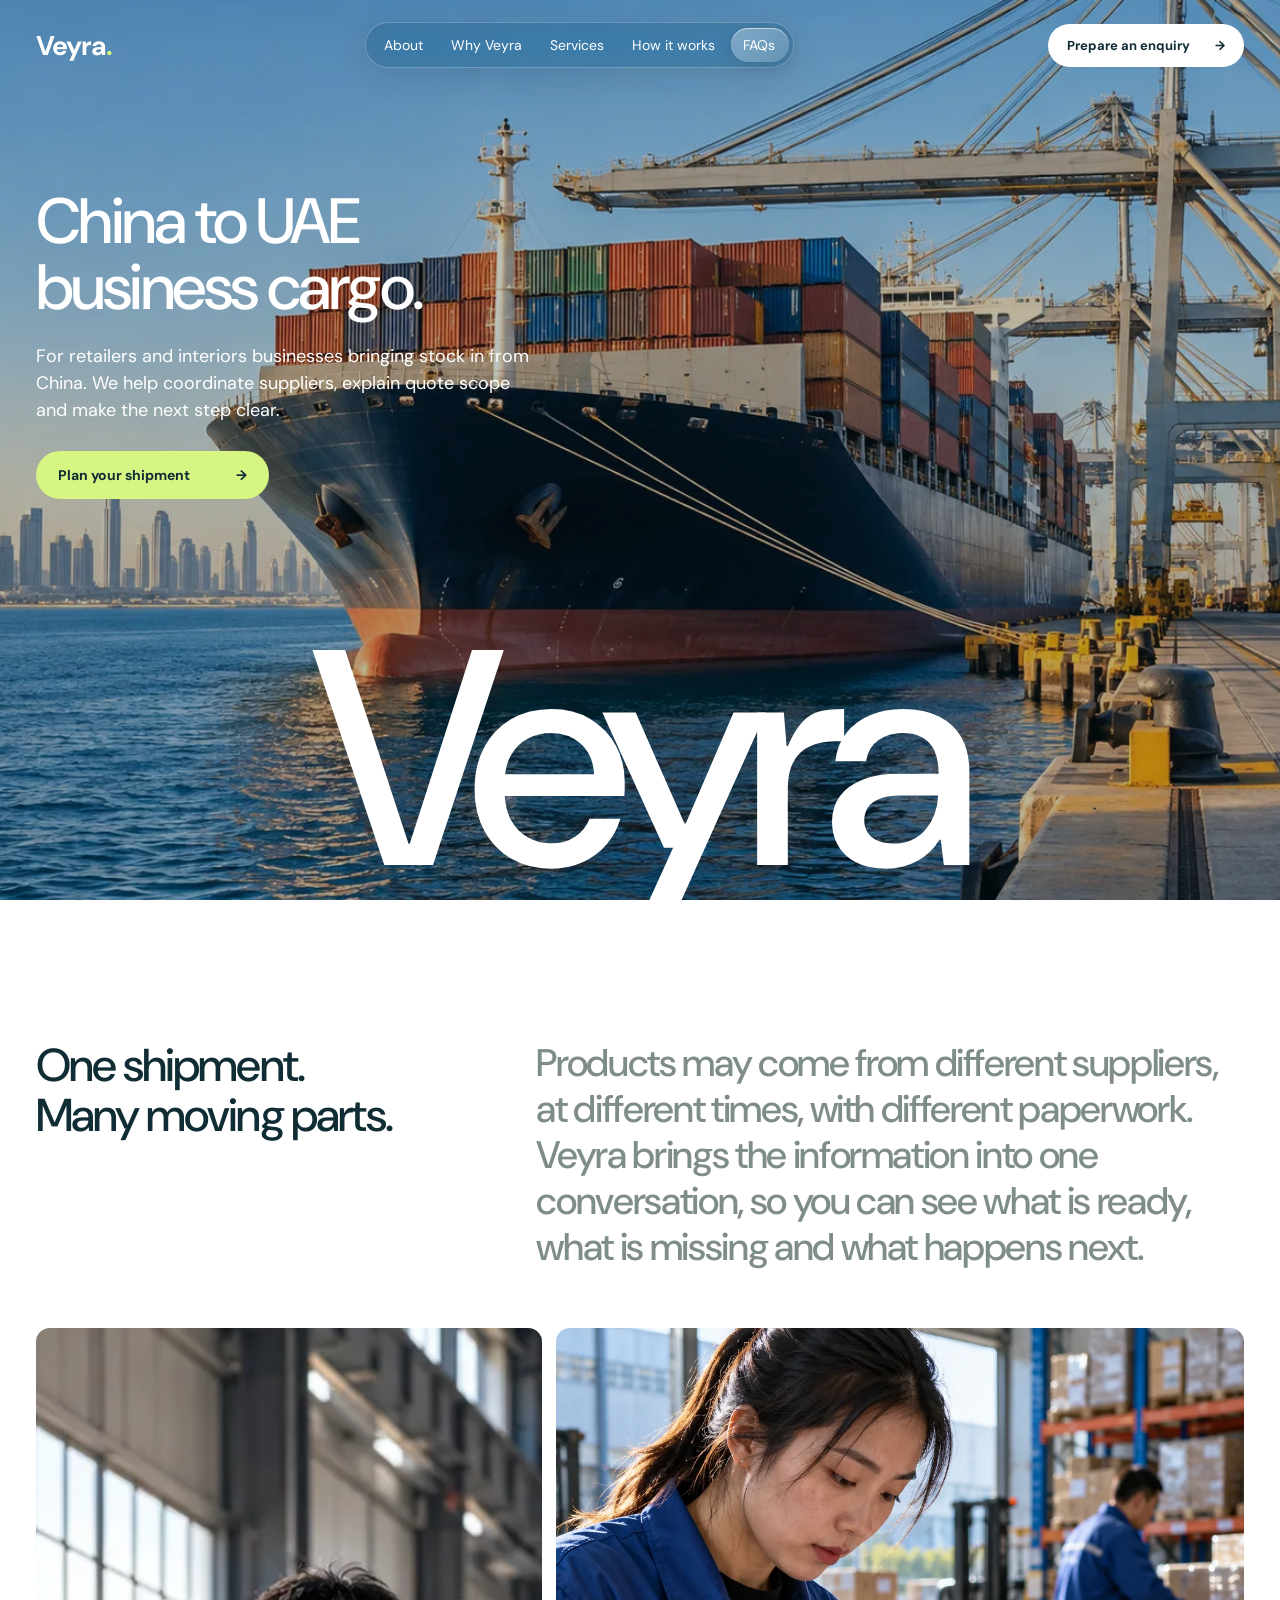
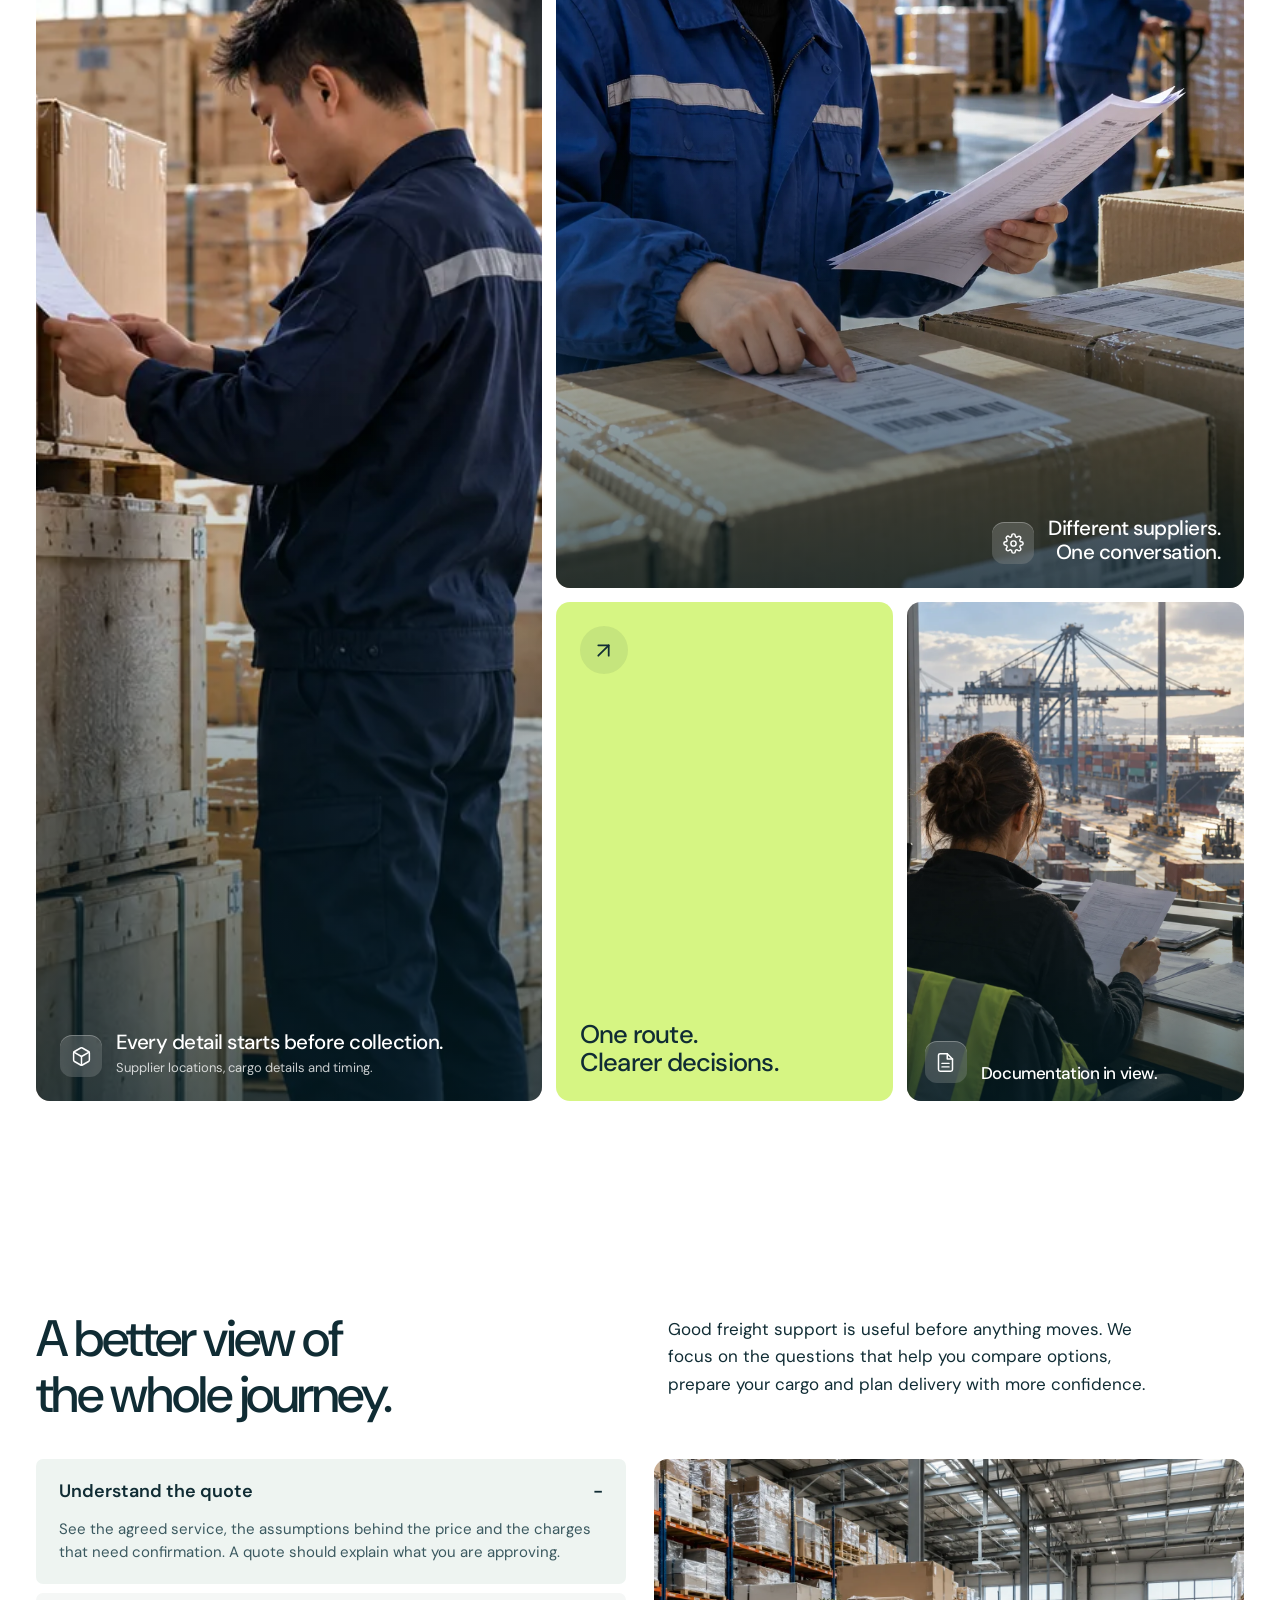
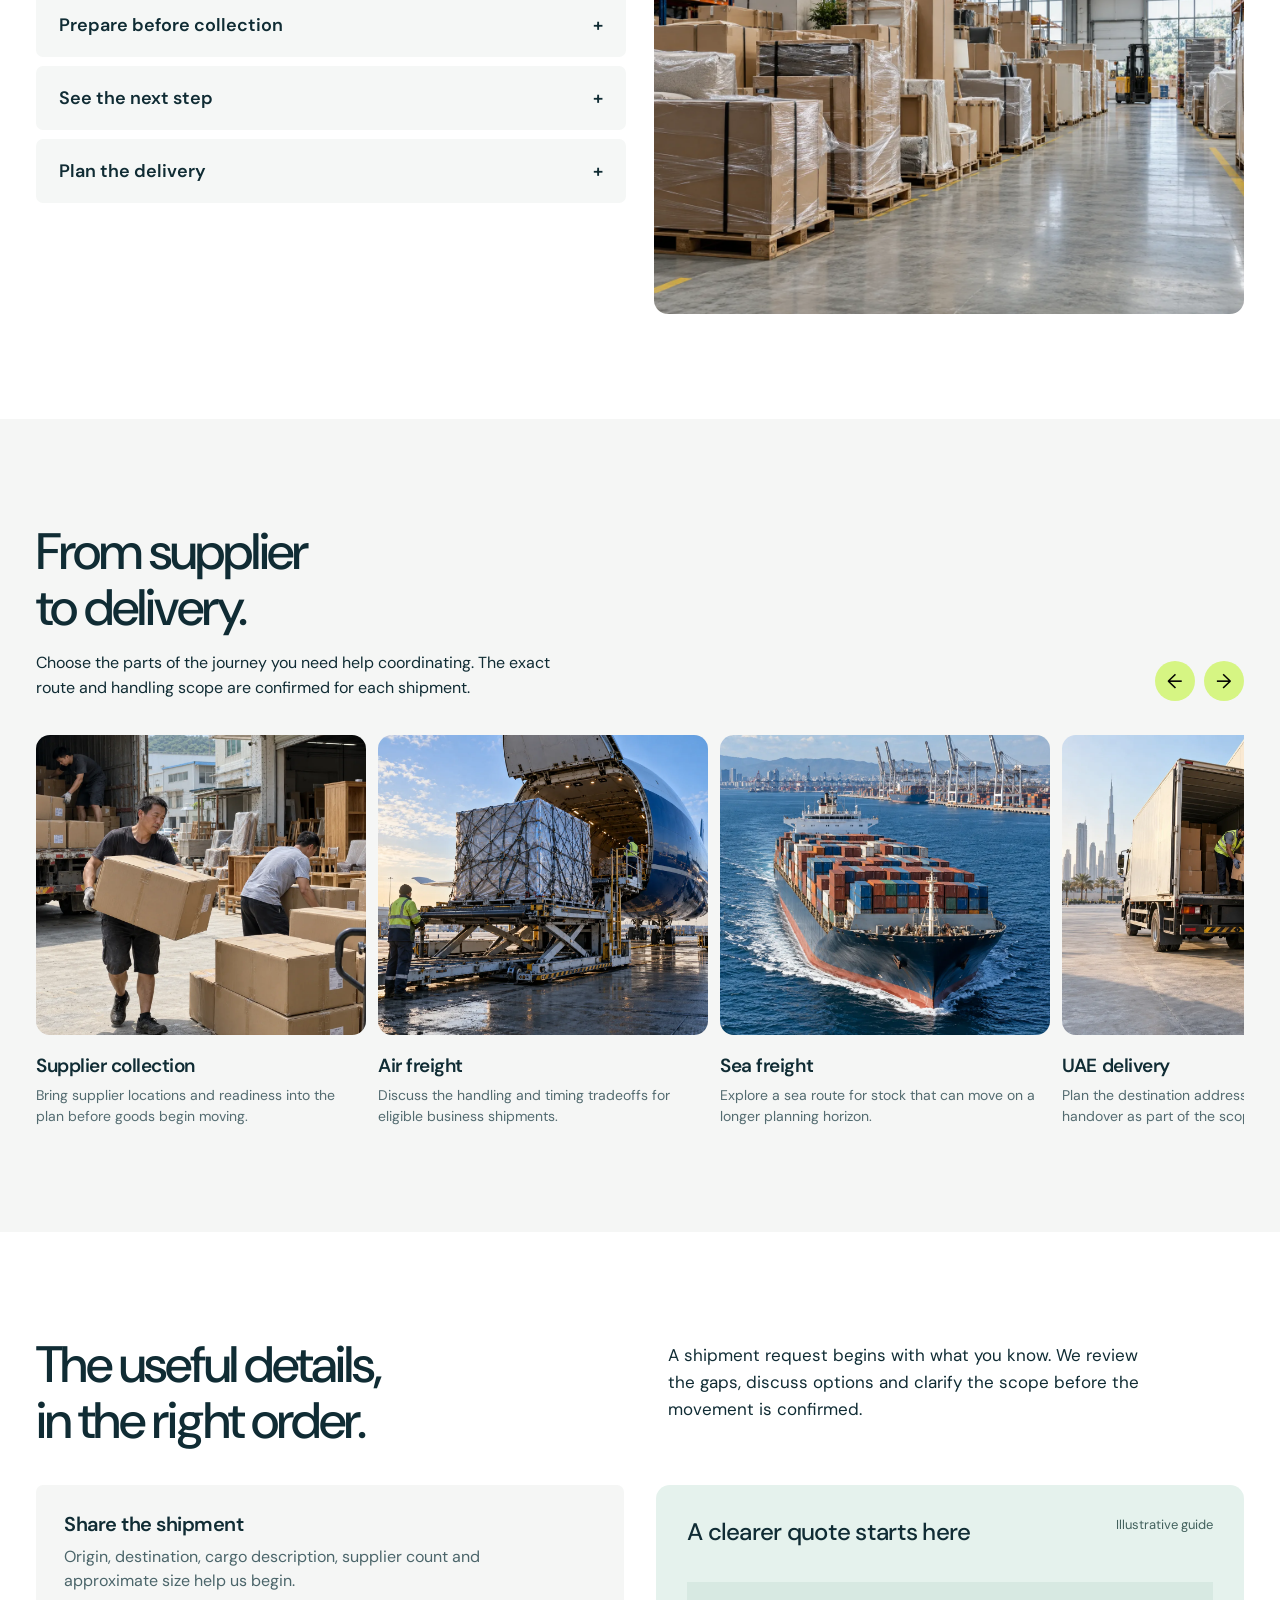
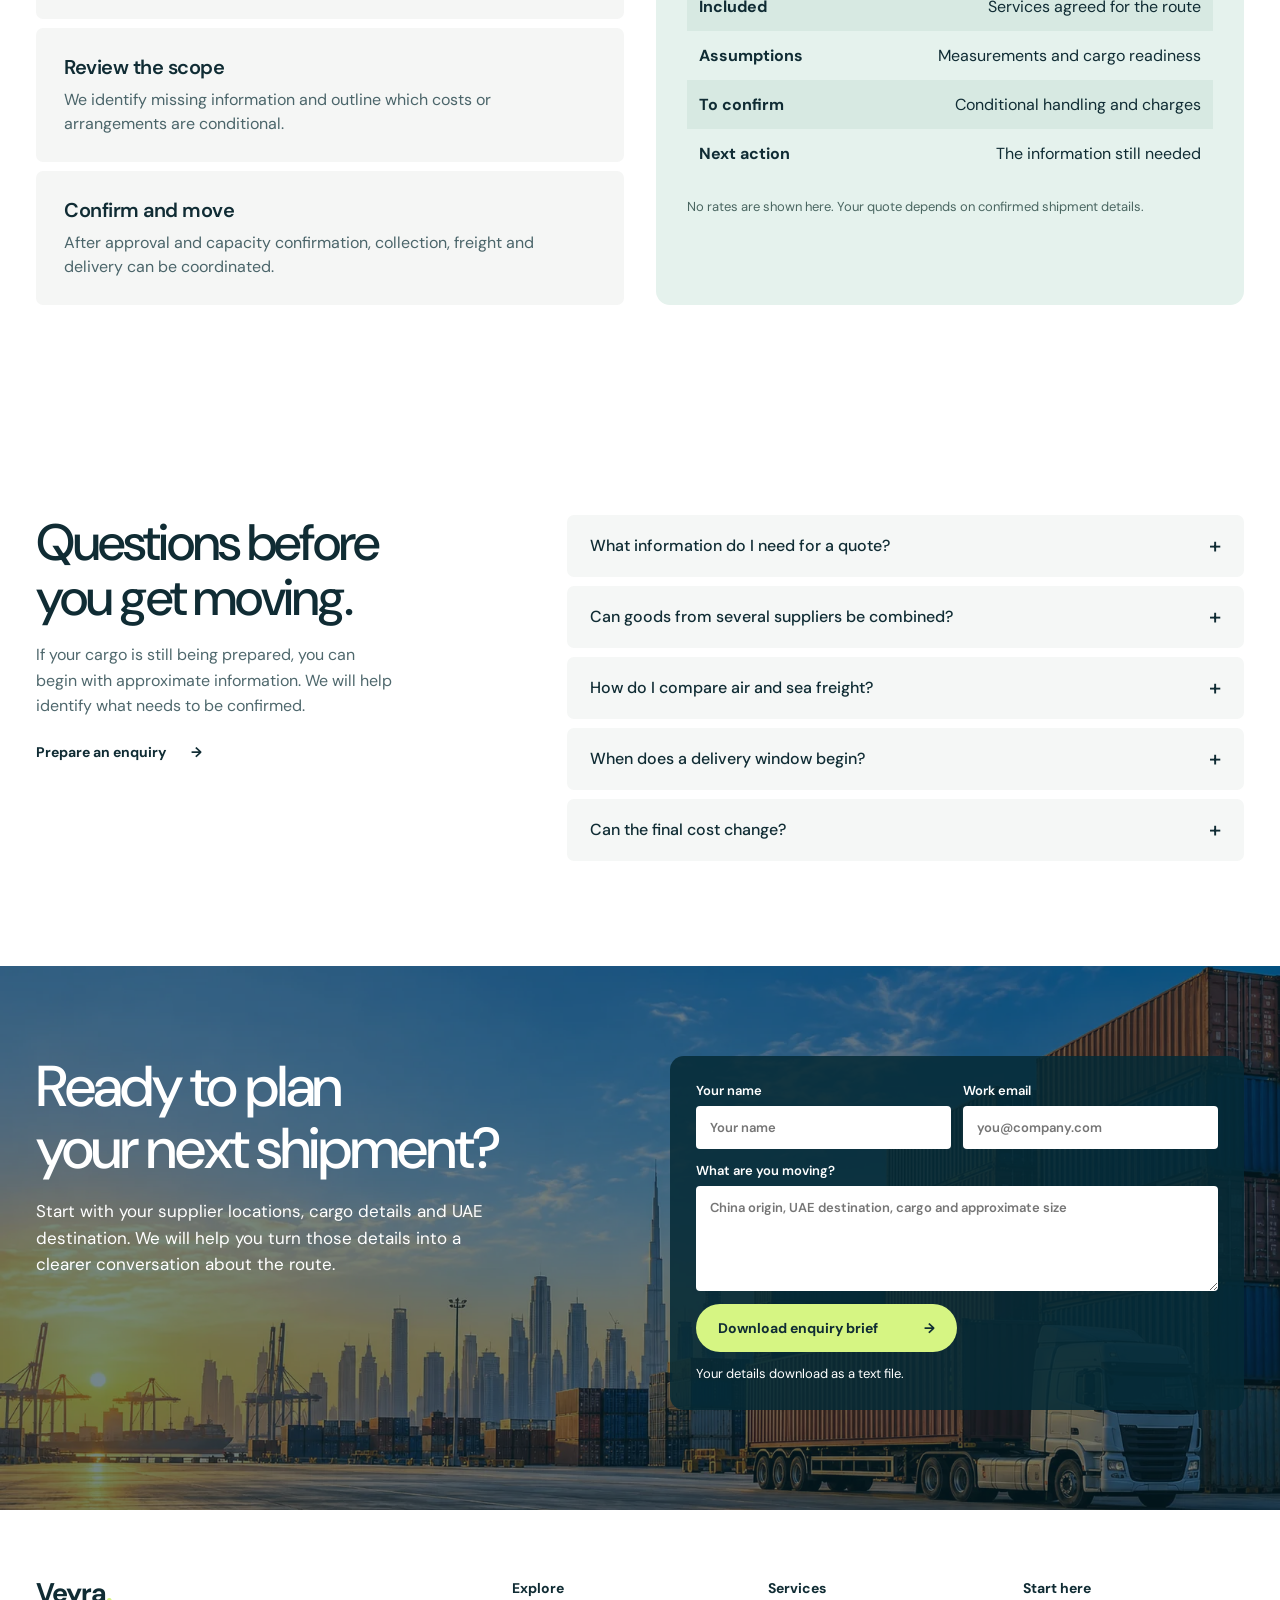
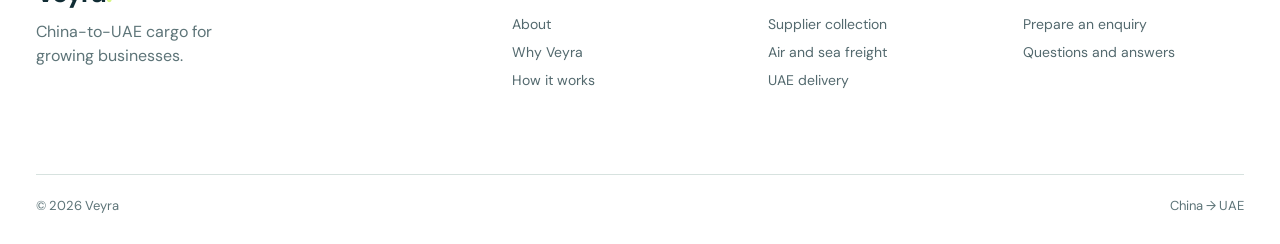
==== commit 42148d58: "Refine hero navigation and shipment story" ====
--- a/index.html
+++ b/index.html
@@ -1,9 +1,9 @@
 <!doctype html>
-<html lang="en"><head><meta charset="utf-8"><meta name="viewport" content="width=device-width,initial-scale=1"><meta name="description" content="Veyra helps UAE businesses move cargo from China with clearer quote scope, supplier coordination and practical shipment support."><title>Veyra — China to UAE business cargo</title><link rel="preconnect" href="https://fonts.googleapis.com"><link rel="preconnect" href="https://fonts.gstatic.com" crossorigin><link href="https://fonts.googleapis.com/css2?family=DM+Sans:wght@400;500;600;700&display=swap" rel="stylesheet"><link rel="stylesheet" href="styles.css"><script src="vendor/gsap.min.js" defer></script><script src="vendor/ScrollTrigger.min.js" defer></script><script src="script.js" defer></script></head><body>
-<header class="site-header"><div class="wrap nav"><a class="logo" href="#top" aria-label="Veyra home">Veyra<span>.</span></a><button class="menu-toggle" type="button" aria-expanded="false" aria-controls="main-nav">Menu <span class="menu-lines" aria-hidden="true"></span></button><nav id="main-nav" class="nav-links" aria-label="Main navigation"><a href="#about">About</a><a href="#why">Why Veyra</a><a href="#services">Services</a><a href="#process">How it works</a><a href="#faq">FAQs</a></nav><a class="nav-action" href="#enquiry">Prepare an enquiry <span aria-hidden="true">→</span></a></div></header>
+<html lang="en"><head><meta charset="utf-8"><meta name="viewport" content="width=device-width,initial-scale=1"><meta name="description" content="Veyra helps UAE businesses move cargo from China with clearer quote scope, supplier coordination and practical shipment support."><title>Veyra — China to UAE business cargo</title><link rel="preconnect" href="https://fonts.googleapis.com"><link rel="preconnect" href="https://fonts.gstatic.com" crossorigin><link href="https://fonts.googleapis.com/css2?family=DM+Sans:wght@400;500;600;700&display=swap" rel="stylesheet"><link rel="stylesheet" href="styles.css"><link rel="stylesheet" href="refinements.css"><script src="vendor/gsap.min.js" defer></script><script src="vendor/ScrollTrigger.min.js" defer></script><script src="script.js" defer></script></head><body>
+<header class="site-header"><div class="wrap nav"><a class="logo" href="#top" aria-label="Veyra home">Veyra<span>.</span></a><button class="menu-toggle" type="button" aria-expanded="false" aria-controls="main-nav">Menu <span class="menu-lines" aria-hidden="true"></span></button><nav id="main-nav" class="nav-links" aria-label="Main navigation"><span class="nav-liquid" aria-hidden="true"></span><a class="is-active" href="#about">About</a><a href="#why">Why Veyra</a><a href="#services">Services</a><a href="#process">How it works</a><a href="#faq">FAQs</a></nav><a class="nav-action" href="#enquiry">Prepare an enquiry <span aria-hidden="true">→</span></a></div></header>
 <main id="top">
 <section class="hero" aria-labelledby="hero-title"><div class="wrap hero-content"><div class="hero-intro"><h1 id="hero-title">China to UAE<br>business cargo.</h1><p>For retailers and interiors businesses bringing stock in from China. We help coordinate suppliers, explain quote scope and make the next step clear.</p><a class="button button-lime" href="#enquiry">Plan your shipment <span aria-hidden="true">→</span></a></div><div class="hero-name" aria-hidden="true">Veyra</div></div></section>
-<section class="about section wrap" id="about" aria-labelledby="about-title"><div class="section-intro"><div><h2 id="about-title">One shipment.<br>Many moving parts.</h2></div><p>Products may come from different suppliers, at different times, with different paperwork. Veyra brings the information into one conversation, so you can see what is ready, what is missing and what happens next.</p></div><div class="mosaic"><figure class="mosaic-main media"><img src="images/warehouse.webp" alt="Freight worker checking cargo in a warehouse"><figcaption>Every detail starts before collection.</figcaption></figure><figure class="mosaic-top media"><img src="images/labels.webp" alt="Shipping labels and packing list being reviewed"></figure><div class="mosaic-stat"><strong>One route.<br>Clearer decisions.</strong><span aria-hidden="true">→</span></div><figure class="mosaic-small media"><img src="images/documents.webp" alt="Freight coordinator reviewing shipping documents"><figcaption>Documentation in view.</figcaption></figure></div></section>
+<section class="about section wrap" id="about" aria-labelledby="about-title"><div class="section-intro"><div><h2 id="about-title">One shipment.<br>Many moving parts.</h2></div><p class="about-scroll-copy">Products may come from different suppliers, at different times, with different paperwork. Veyra brings the information into one conversation, so you can see what is ready, what is missing and what happens next.</p></div><div class="mosaic"><figure class="mosaic-main media"><img src="images/warehouse.webp" alt="Freight worker checking cargo in a warehouse"><figcaption class="media-caption"><span class="icon-chip" aria-hidden="true"><svg viewBox="0 0 24 24"><path d="M21 16V8a2 2 0 0 0-1-1.73l-7-4a2 2 0 0 0-2 0l-7 4A2 2 0 0 0 3 8v8a2 2 0 0 0 1 1.73l7 4a2 2 0 0 0 2 0l7-4A2 2 0 0 0 21 16z"></path><polyline points="3.27 6.96 12 12.01 20.73 6.96"></polyline><line x1="12" y1="22.08" x2="12" y2="12"></line></svg></span><span><strong>Every detail starts before collection.</strong><small>Supplier locations, cargo details and timing.</small></span></figcaption></figure><figure class="mosaic-top media"><img src="images/labels.webp" alt="Shipping labels and packing list being reviewed"><figcaption class="media-caption media-caption-wide"><span class="icon-chip" aria-hidden="true"><svg viewBox="0 0 24 24"><circle cx="12" cy="12" r="3"></circle><path d="M19.4 15a1.65 1.65 0 0 0 .33 1.82l.06.06a2 2 0 1 1-2.83 2.83l-.06-.06a1.65 1.65 0 0 0-1.82-.33 1.65 1.65 0 0 0-1 1.51V21a2 2 0 1 1-4 0v-.09A1.65 1.65 0 0 0 9 19.4a1.65 1.65 0 0 0-1.82.33l-.06.06a2 2 0 1 1-2.83-2.83l.06-.06A1.65 1.65 0 0 0 4.6 15a1.65 1.65 0 0 0-1.51-1H3a2 2 0 1 1 0-4h.09A1.65 1.65 0 0 0 4.6 9a1.65 1.65 0 0 0-.33-1.82l-.06-.06a2 2 0 1 1 2.83-2.83l.06.06A1.65 1.65 0 0 0 9 4.6h.08A1.65 1.65 0 0 0 10 3.09V3a2 2 0 1 1 4 0v.09a1.65 1.65 0 0 0 1 1.51 1.65 1.65 0 0 0 1.82-.33l.06-.06a2 2 0 1 1 2.83 2.83l-.06.06a1.65 1.65 0 0 0-.33 1.82V9c.12.6.64 1.04 1.25 1.08H21a2 2 0 1 1 0 4h-.09A1.65 1.65 0 0 0 19.4 15z"></path></svg></span><strong>Different suppliers.<br>One conversation.</strong></figcaption></figure><div class="mosaic-stat"><span class="stat-icon" aria-hidden="true"><svg viewBox="0 0 24 24"><line x1="7" y1="17" x2="17" y2="7"></line><polyline points="7 7 17 7 17 17"></polyline></svg></span><strong>One route.<br>Clearer decisions.</strong></div><figure class="mosaic-small media"><img src="images/documents.webp" alt="Freight coordinator reviewing shipping documents"><figcaption class="media-caption media-caption-compact"><span class="icon-chip" aria-hidden="true"><svg viewBox="0 0 24 24"><path d="M14 2H6a2 2 0 0 0-2 2v16a2 2 0 0 0 2 2h12a2 2 0 0 0 2-2V8z"></path><polyline points="14 2 14 8 20 8"></polyline><line x1="16" y1="13" x2="8" y2="13"></line><line x1="16" y1="17" x2="8" y2="17"></line></svg></span><strong>Documentation in view.</strong></figcaption></figure></div></section>
 <section class="why section wrap" id="why" aria-labelledby="why-title"><div class="section-intro"><h2 id="why-title">A better view of<br>the whole journey.</h2><p>Good freight support is useful before anything moves. We focus on the questions that help you compare options, prepare your cargo and plan delivery with more confidence.</p></div><div class="why-grid"><div class="accordion"><details open><summary><span>Understand the quote</span><span class="toggle-mark" aria-hidden="true"></span></summary><p>See the agreed service, the assumptions behind the price and the charges that need confirmation. A quote should explain what you are approving.</p></details><details><summary><span>Prepare before collection</span><span class="toggle-mark" aria-hidden="true"></span></summary><p>Share supplier locations, cargo details, packing information and timing early. We can identify the missing pieces before collection is planned.</p></details><details><summary><span>See the next step</span><span class="toggle-mark" aria-hidden="true"></span></summary><p>Useful updates explain what changed, who needs to act and what is expected next, rather than showing a status alone.</p></details><details><summary><span>Plan the delivery</span><span class="toggle-mark" aria-hidden="true"></span></summary><p>Commercial delivery needs an address, access details and a clear understanding of what happens after the cargo reaches the UAE.</p></details></div><figure class="why-image media"><img src="images/homeware.webp" alt="Pallets of packed homeware ready for freight handling"></figure></div></section>
 <section class="services section" id="services" aria-labelledby="services-title"><div class="wrap"><div class="services-heading"><div><h2 id="services-title">From supplier<br>to delivery.</h2><p>Choose the parts of the journey you need help coordinating. The exact route and handling scope are confirmed for each shipment.</p></div><div class="service-controls"><button type="button" class="gallery-prev" aria-label="Previous service">←</button><button type="button" class="gallery-next" aria-label="Next service">→</button></div></div><div class="service-gallery"><article class="service-card"><div class="service-image media"><img src="images/supplier.webp" alt="Workers collecting packed goods from a supplier"></div><h3>Supplier collection</h3><p>Bring supplier locations and readiness into the plan before goods begin moving.</p></article><article class="service-card"><div class="service-image media"><img src="images/air.webp" alt="Air freight pallet being loaded into an aircraft"></div><h3>Air freight</h3><p>Discuss the handling and timing tradeoffs for eligible business shipments.</p></article><article class="service-card"><div class="service-image media"><img src="images/port.webp" alt="Container ship alongside a working port"></div><h3>Sea freight</h3><p>Explore a sea route for stock that can move on a longer planning horizon.</p></article><article class="service-card"><div class="service-image media"><img src="images/delivery.webp" alt="Commercial cargo delivery at a warehouse loading bay"></div><h3>UAE delivery</h3><p>Plan the destination address, access and final handover as part of the scope.</p></article></div></div></section>
 <section class="process section wrap" id="process" aria-labelledby="process-title"><div class="section-intro"><h2 id="process-title">The useful details,<br>in the right order.</h2><p>A shipment request begins with what you know. We review the gaps, discuss options and clarify the scope before the movement is confirmed.</p></div><div class="process-layout"><div class="process-steps"><div><span>Share the shipment</span><p>Origin, destination, cargo description, supplier count and approximate size help us begin.</p></div><div><span>Review the scope</span><p>We identify missing information and outline which costs or arrangements are conditional.</p></div><div><span>Confirm and move</span><p>After approval and capacity confirmation, collection, freight and delivery can be coordinated.</p></div></div><div class="sample-quote"><div class="sample-top"><strong>A clearer quote starts here</strong><span>Illustrative guide</span></div><dl><div><dt>Included</dt><dd>Services agreed for the route</dd></div><div><dt>Assumptions</dt><dd>Measurements and cargo readiness</dd></div><div><dt>To confirm</dt><dd>Conditional handling and charges</dd></div><div><dt>Next action</dt><dd>The information still needed</dd></div></dl><p>No rates are shown here. Your quote depends on confirmed shipment details.</p></div></div></section>
--- a/refinements.css
+++ b/refinements.css
@@ -0,0 +1,306 @@
+:root { --radius: 14px; }
+
+.site-header {
+  position: fixed;
+  z-index: 20;
+  transition: color .3s ease;
+}
+
+.site-header:before {
+  content: "";
+  position: absolute;
+  inset: 0;
+  z-index: -1;
+  background: rgba(255,255,255,0);
+  backdrop-filter: blur(0);
+  -webkit-backdrop-filter: blur(0);
+  transition: background .3s ease, backdrop-filter .3s ease;
+}
+
+.nav-links {
+  --liquid-x: 5px;
+  --liquid-width: 74px;
+  position: relative;
+  align-items: center;
+  gap: 2px;
+  padding: 5px;
+  border: 1px solid rgba(255,255,255,.24);
+  border-radius: 999px;
+  background: rgba(7,39,49,.18);
+  box-shadow: 0 10px 30px rgba(3,27,35,.11);
+  backdrop-filter: blur(18px) saturate(135%);
+  -webkit-backdrop-filter: blur(18px) saturate(135%);
+  transition: background .3s ease, border-color .3s ease;
+}
+
+.nav-liquid {
+  position: absolute;
+  inset-block: 5px;
+  left: 0;
+  width: var(--liquid-width);
+  transform: translateX(var(--liquid-x));
+  border-radius: 999px;
+  background: linear-gradient(135deg,rgba(255,255,255,.34),rgba(255,255,255,.16));
+  box-shadow: inset 0 1px 0 rgba(255,255,255,.55), 0 5px 18px rgba(3,27,35,.13);
+  transition: transform .42s cubic-bezier(.16,1,.3,1), width .42s cubic-bezier(.16,1,.3,1);
+}
+
+.nav-links a {
+  position: relative;
+  z-index: 1;
+  padding: 8px 13px;
+  transition: color .2s ease, opacity .2s ease;
+}
+
+.nav-links a.is-active { color: #fff; }
+.nav-action { transition: transform .2s ease, background .3s ease, color .3s ease; }
+.site-header.is-scrolled { color: var(--ink); }
+
+.site-header.is-scrolled:before {
+  background: rgba(255,255,255,.78);
+  backdrop-filter: blur(18px) saturate(125%);
+  -webkit-backdrop-filter: blur(18px) saturate(125%);
+}
+
+.site-header.is-scrolled .nav-links {
+  background: rgba(255,255,255,.74);
+  border-color: rgba(255,255,255,.78);
+  box-shadow: 0 10px 32px rgba(3,27,35,.12);
+}
+
+.site-header.is-scrolled .nav-liquid {
+  background: rgba(9,45,57,.92);
+  box-shadow: inset 0 1px 0 rgba(255,255,255,.18), 0 5px 18px rgba(3,27,35,.16);
+}
+
+.site-header.is-scrolled .nav-action {
+  background: var(--navy);
+  color: #fff;
+}
+
+.hero {
+  min-height: 860px;
+  max-height: 1080px;
+}
+
+.hero-content {
+  justify-content: flex-start;
+  padding-top: clamp(160px,21vh,220px);
+  padding-bottom: 28px;
+}
+
+.hero-intro { max-width: 600px; }
+
+.hero-name {
+  align-self: center;
+  width: 100%;
+  margin-top: auto;
+  margin-left: 0;
+  text-align: center;
+  font-size: clamp(180px,24vw,350px);
+  transform: translateX(-.02em);
+}
+
+.about { padding-top: 140px; }
+
+.about .section-intro {
+  grid-template-columns: minmax(260px,.72fr) minmax(0,1.28fr);
+  gap: clamp(48px,8vw,120px);
+  margin-bottom: 58px;
+}
+
+.about .section-intro h2 { font-size: clamp(38px,3.6vw,54px); }
+
+.about .about-scroll-copy {
+  max-width: 760px;
+  margin: 0;
+  color: #7f8d89;
+  font-size: clamp(30px,3vw,43px);
+  font-weight: 500;
+  line-height: 1.2;
+  letter-spacing: -.035em;
+}
+
+.about-scroll-copy .copy-word { color: #7f8d89; }
+
+section[id] { scroll-margin-top: 86px; }
+
+.mosaic {
+  grid-template-columns: 1.08fr .72fr .72fr;
+  grid-template-rows: 1fr .58fr;
+  gap: 14px;
+  min-height: 620px;
+}
+
+.mosaic .media:after {
+  content: "";
+  position: absolute;
+  inset: 45% 0 0;
+  background: linear-gradient(180deg,transparent,rgba(3,31,40,.68));
+  pointer-events: none;
+}
+
+.media img { transition: transform .7s cubic-bezier(.16,1,.3,1); }
+.media:hover img { transform: scale(1.035); }
+
+.mosaic figcaption.media-caption {
+  z-index: 2;
+  display: flex;
+  align-items: flex-end;
+  gap: 14px;
+  padding: 24px;
+  background: none;
+  font-size: 14px;
+}
+
+.media-caption > span:last-child {
+  display: flex;
+  flex-direction: column;
+  gap: 5px;
+}
+
+.media-caption strong {
+  font-size: clamp(18px,1.6vw,24px);
+  font-weight: 500;
+  line-height: 1.18;
+  letter-spacing: -.025em;
+}
+
+.media-caption small {
+  color: rgba(255,255,255,.78);
+  font-size: 13px;
+  line-height: 1.4;
+}
+
+.icon-chip {
+  flex: 0 0 auto;
+  display: grid;
+  place-items: center;
+  width: 42px;
+  height: 42px;
+  border-radius: 12px;
+  color: #fff;
+  background: rgba(255,255,255,.16);
+  box-shadow: inset 0 1px 0 rgba(255,255,255,.28);
+  backdrop-filter: blur(12px);
+  -webkit-backdrop-filter: blur(12px);
+}
+
+.icon-chip svg,
+.stat-icon svg {
+  width: 21px;
+  height: 21px;
+  fill: none;
+  stroke: currentColor;
+  stroke-width: 1.7;
+  stroke-linecap: round;
+  stroke-linejoin: round;
+}
+
+.media-caption-wide {
+  justify-content: flex-end;
+  text-align: right;
+}
+
+.mosaic-stat {
+  padding: 24px;
+  flex-direction: column;
+  justify-content: space-between;
+  align-items: flex-start;
+}
+
+.mosaic-stat strong { font-size: clamp(20px,2vw,27px); }
+
+.mosaic-stat .stat-icon {
+  display: grid;
+  place-items: center;
+  width: 48px;
+  height: 48px;
+  border-radius: 50%;
+  background: rgba(9,45,57,.08);
+  color: var(--ink);
+}
+
+.mosaic-stat .stat-icon svg {
+  width: 25px;
+  height: 25px;
+}
+
+.mosaic figcaption.media-caption-compact { padding: 18px; }
+.media-caption-compact strong { font-size: 17px; }
+
+@media (max-width: 900px) {
+  .nav { gap: 18px; }
+  .nav-links a { padding-inline: 9px; }
+  .hero { min-height: 800px; }
+  .about .section-intro { gap: 40px; }
+  .mosaic { min-height: 540px; }
+}
+
+@media (max-width: 680px) {
+  section[id] { scroll-margin-top: 70px; }
+  .site-header.is-scrolled .menu-toggle { color: var(--ink); }
+  .site-header:has(.nav-links.open),
+  .site-header:has(.nav-links.open) .menu-toggle { color: #fff; }
+  .site-header:has(.nav-links.open):before { background: rgba(9,45,57,.96); }
+
+  .nav-links {
+    top: 70px;
+    padding: 24px;
+    border: 0;
+    border-radius: 0;
+    background: rgba(9,45,57,.96);
+    box-shadow: 0 20px 40px rgba(3,27,35,.2);
+    backdrop-filter: blur(22px);
+    -webkit-backdrop-filter: blur(22px);
+  }
+
+  .nav-links a { padding: 5px 0; }
+  .nav-links a.is-active { color: var(--lime); }
+  .nav-liquid { display: none; }
+  .hero { height: 720px; min-height: 0; max-height: none; }
+  .hero-content { padding-top: 142px; padding-bottom: 18px; }
+  .hero-name { font-size: 26vw; line-height: .78; }
+  .about { padding-top: 78px; }
+
+  .about .section-intro {
+    grid-template-columns: 1fr;
+    gap: 24px;
+    margin-bottom: 36px;
+  }
+
+  .about .section-intro h2 { font-size: clamp(34px,10vw,46px); }
+  .about .about-scroll-copy { font-size: clamp(25px,7.2vw,34px); }
+
+  .mosaic {
+    grid-template-columns: 1fr 1fr;
+    grid-template-rows: 420px 205px 190px;
+    min-height: 0;
+    gap: 10px;
+  }
+
+  .mosaic-main { grid-column: 1/3; grid-row: 1; }
+  .mosaic-top { grid-column: 1/3; grid-row: 2; }
+  .mosaic-stat { grid-column: 1; grid-row: 3; padding: 17px; }
+  .mosaic-small { grid-column: 2; grid-row: 3; }
+  .mosaic figcaption.media-caption { padding: 18px; }
+  .media-caption strong { font-size: 18px; }
+  .media-caption small { display: none; }
+  .media-caption-wide { justify-content: flex-start; text-align: left; }
+  .icon-chip { width: 38px; height: 38px; }
+}
+
+@media (max-width: 430px) {
+  .hero { height: 690px; }
+  .mosaic { grid-template-rows: 360px 180px 170px; }
+  .mosaic-stat strong { font-size: 17px; }
+  .mosaic-stat .stat-icon { width: 39px; height: 39px; }
+  .mosaic-small .icon-chip { display: none; }
+  .media-caption-compact strong { font-size: 14px; }
+}
+
+@media (prefers-reduced-motion: reduce) {
+  .nav-liquid,
+  .media img { transition-duration: .01ms; }
+  .about-scroll-copy .copy-word { color: var(--ink); }
+}
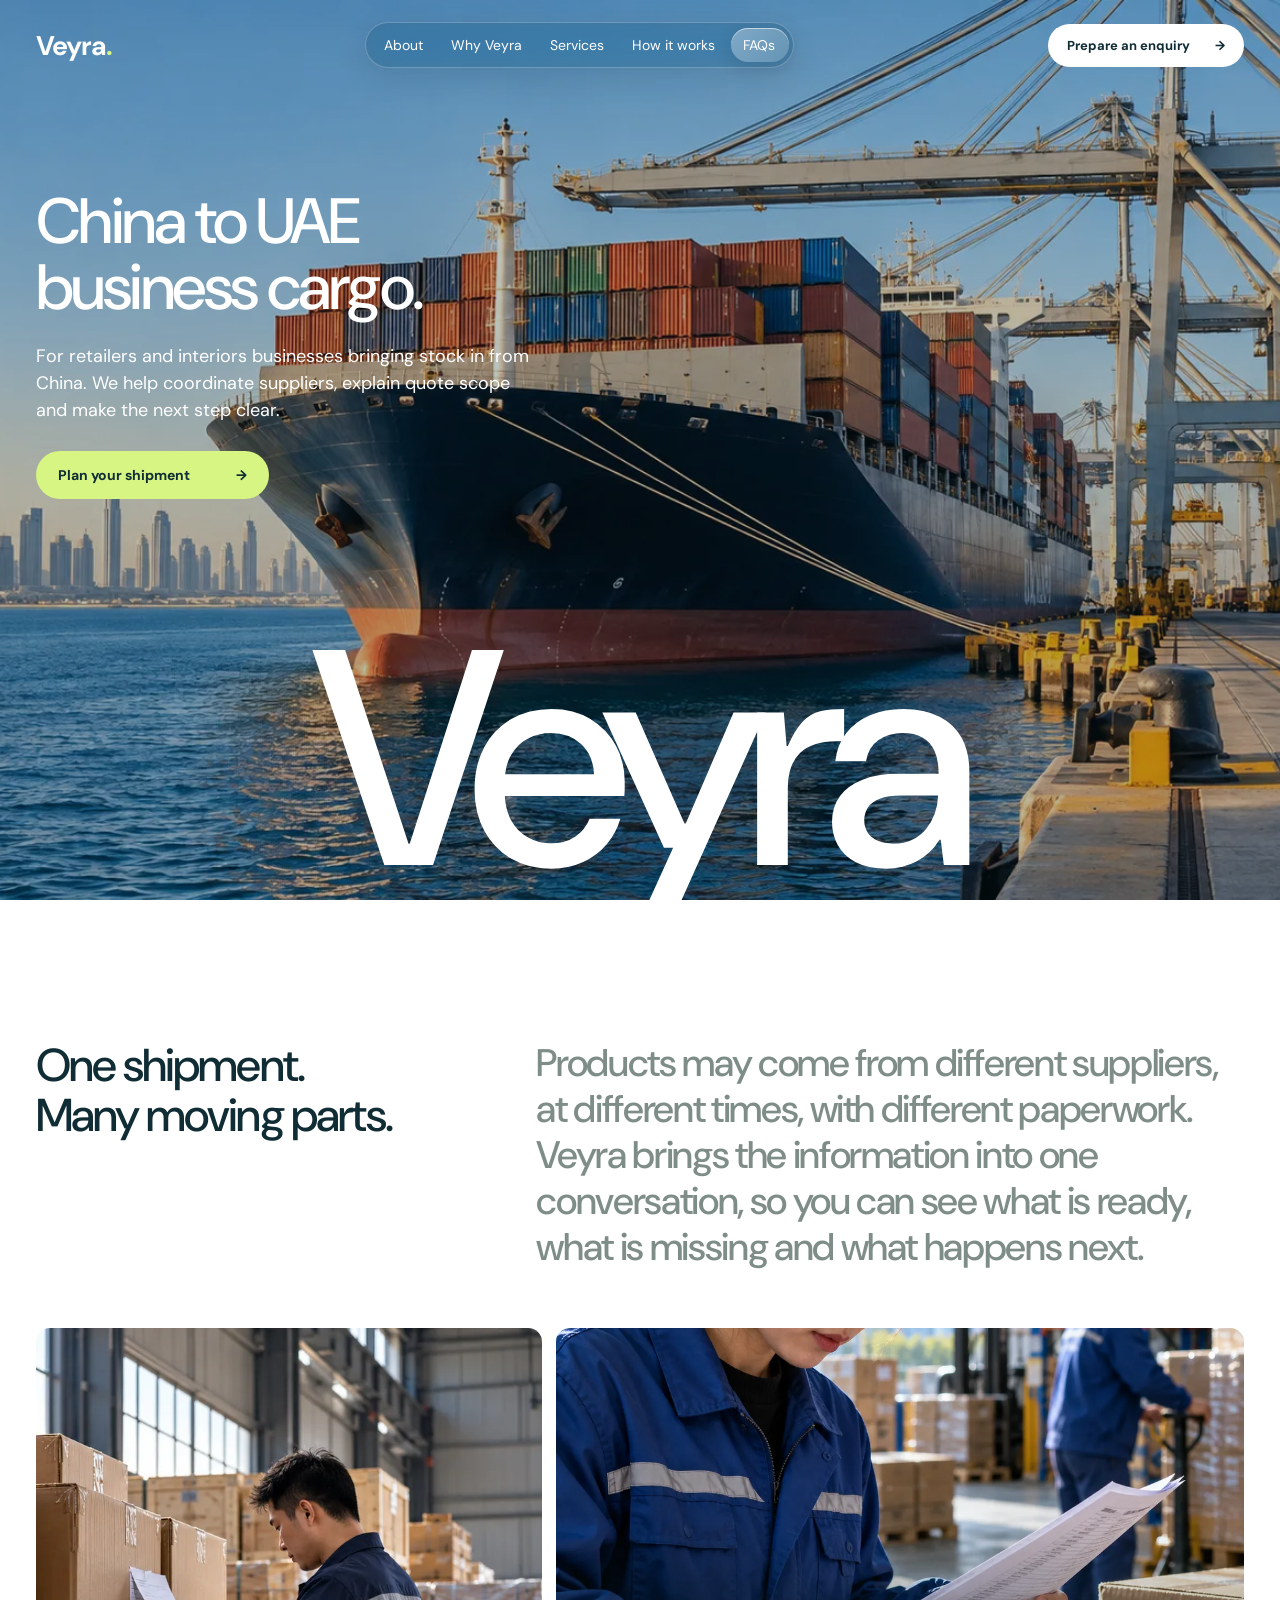
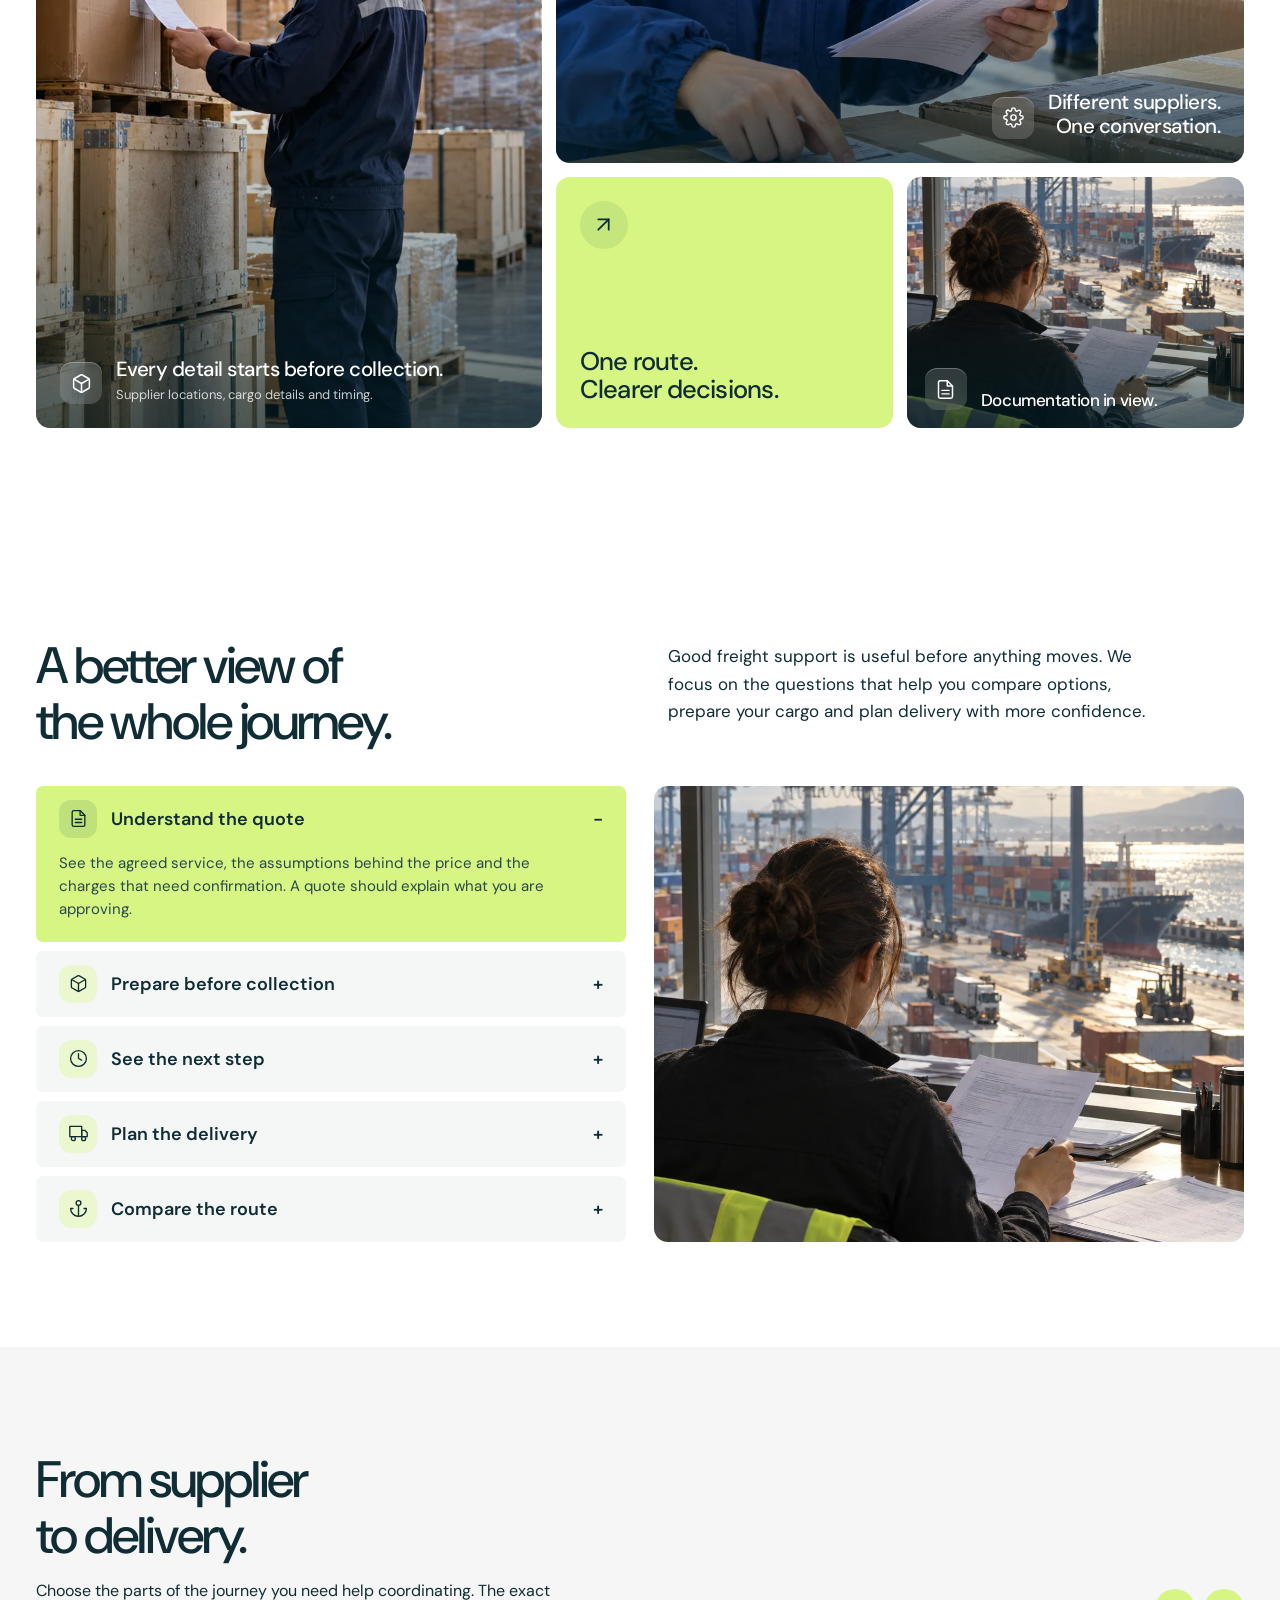
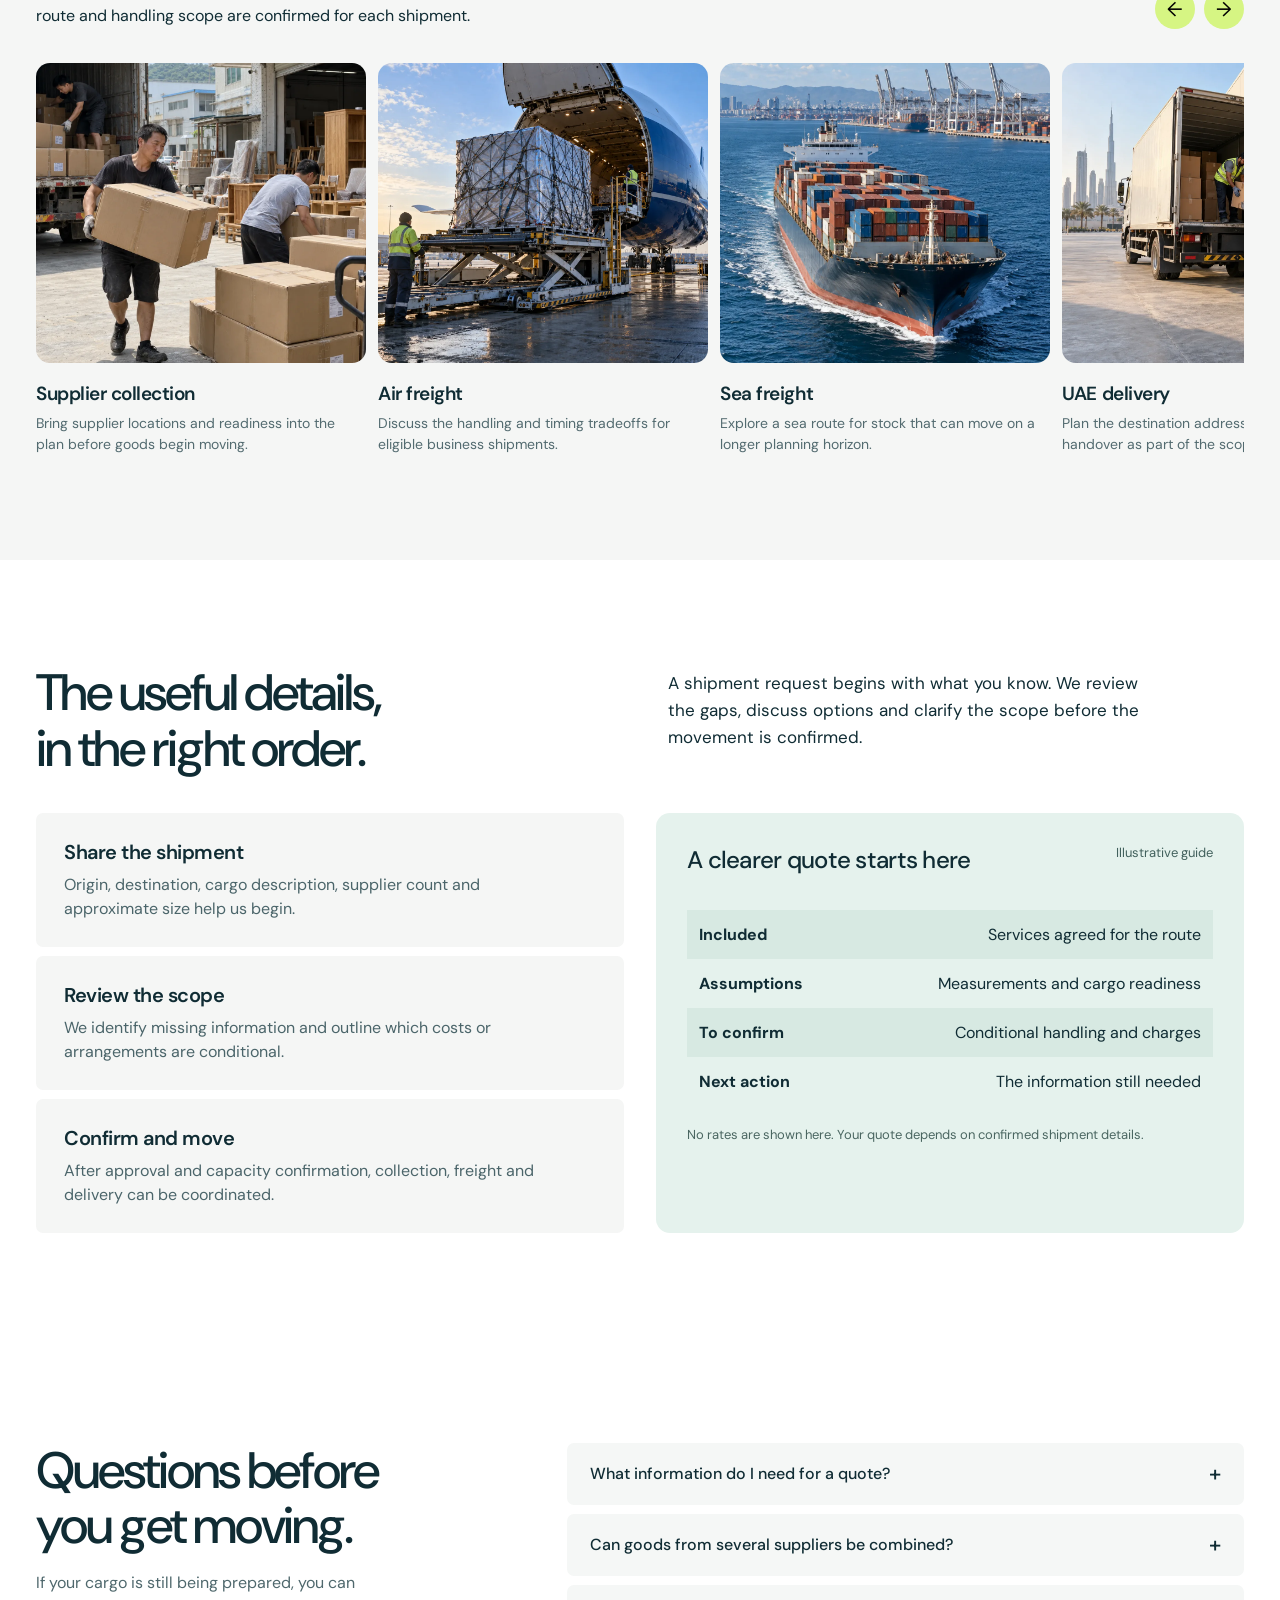
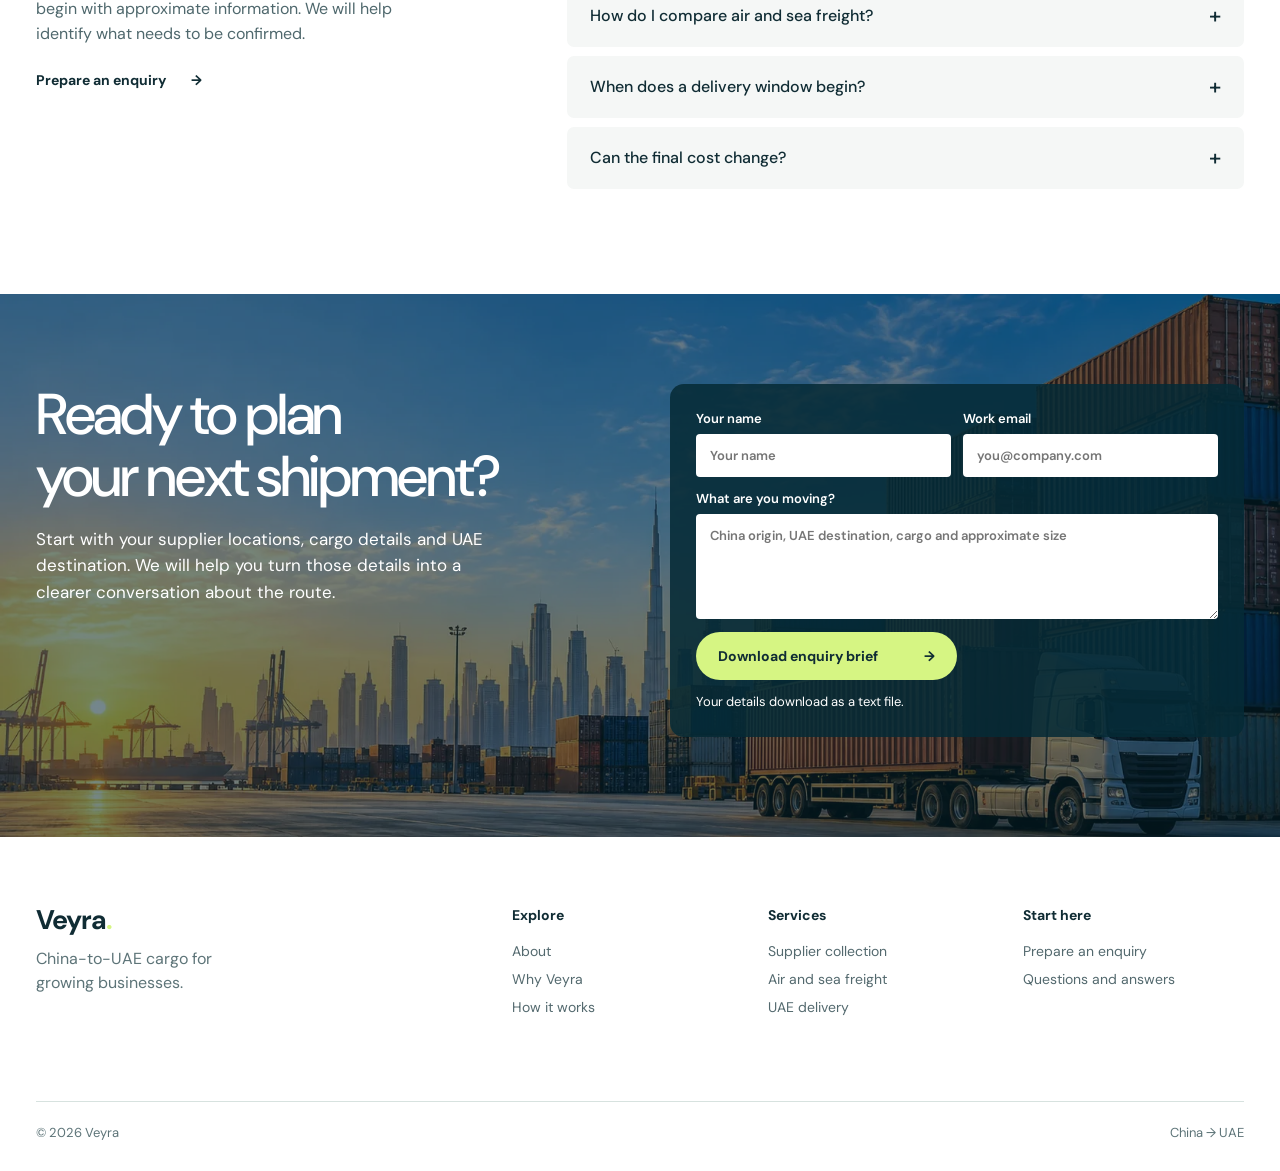
==== commit 2b4b9384: "Add responsive journey accordion interactions" ====
--- a/index.html
+++ b/index.html
@@ -4,7 +4,7 @@
 <main id="top">
 <section class="hero" aria-labelledby="hero-title"><div class="wrap hero-content"><div class="hero-intro"><h1 id="hero-title">China to UAE<br>business cargo.</h1><p>For retailers and interiors businesses bringing stock in from China. We help coordinate suppliers, explain quote scope and make the next step clear.</p><a class="button button-lime" href="#enquiry">Plan your shipment <span aria-hidden="true">→</span></a></div><div class="hero-name" aria-hidden="true">Veyra</div></div></section>
 <section class="about section wrap" id="about" aria-labelledby="about-title"><div class="section-intro"><div><h2 id="about-title">One shipment.<br>Many moving parts.</h2></div><p class="about-scroll-copy">Products may come from different suppliers, at different times, with different paperwork. Veyra brings the information into one conversation, so you can see what is ready, what is missing and what happens next.</p></div><div class="mosaic"><figure class="mosaic-main media"><img src="images/warehouse.webp" alt="Freight worker checking cargo in a warehouse"><figcaption class="media-caption"><span class="icon-chip" aria-hidden="true"><svg viewBox="0 0 24 24"><path d="M21 16V8a2 2 0 0 0-1-1.73l-7-4a2 2 0 0 0-2 0l-7 4A2 2 0 0 0 3 8v8a2 2 0 0 0 1 1.73l7 4a2 2 0 0 0 2 0l7-4A2 2 0 0 0 21 16z"></path><polyline points="3.27 6.96 12 12.01 20.73 6.96"></polyline><line x1="12" y1="22.08" x2="12" y2="12"></line></svg></span><span><strong>Every detail starts before collection.</strong><small>Supplier locations, cargo details and timing.</small></span></figcaption></figure><figure class="mosaic-top media"><img src="images/labels.webp" alt="Shipping labels and packing list being reviewed"><figcaption class="media-caption media-caption-wide"><span class="icon-chip" aria-hidden="true"><svg viewBox="0 0 24 24"><circle cx="12" cy="12" r="3"></circle><path d="M19.4 15a1.65 1.65 0 0 0 .33 1.82l.06.06a2 2 0 1 1-2.83 2.83l-.06-.06a1.65 1.65 0 0 0-1.82-.33 1.65 1.65 0 0 0-1 1.51V21a2 2 0 1 1-4 0v-.09A1.65 1.65 0 0 0 9 19.4a1.65 1.65 0 0 0-1.82.33l-.06.06a2 2 0 1 1-2.83-2.83l.06-.06A1.65 1.65 0 0 0 4.6 15a1.65 1.65 0 0 0-1.51-1H3a2 2 0 1 1 0-4h.09A1.65 1.65 0 0 0 4.6 9a1.65 1.65 0 0 0-.33-1.82l-.06-.06a2 2 0 1 1 2.83-2.83l.06.06A1.65 1.65 0 0 0 9 4.6h.08A1.65 1.65 0 0 0 10 3.09V3a2 2 0 1 1 4 0v.09a1.65 1.65 0 0 0 1 1.51 1.65 1.65 0 0 0 1.82-.33l.06-.06a2 2 0 1 1 2.83 2.83l-.06.06a1.65 1.65 0 0 0-.33 1.82V9c.12.6.64 1.04 1.25 1.08H21a2 2 0 1 1 0 4h-.09A1.65 1.65 0 0 0 19.4 15z"></path></svg></span><strong>Different suppliers.<br>One conversation.</strong></figcaption></figure><div class="mosaic-stat"><span class="stat-icon" aria-hidden="true"><svg viewBox="0 0 24 24"><line x1="7" y1="17" x2="17" y2="7"></line><polyline points="7 7 17 7 17 17"></polyline></svg></span><strong>One route.<br>Clearer decisions.</strong></div><figure class="mosaic-small media"><img src="images/documents.webp" alt="Freight coordinator reviewing shipping documents"><figcaption class="media-caption media-caption-compact"><span class="icon-chip" aria-hidden="true"><svg viewBox="0 0 24 24"><path d="M14 2H6a2 2 0 0 0-2 2v16a2 2 0 0 0 2 2h12a2 2 0 0 0 2-2V8z"></path><polyline points="14 2 14 8 20 8"></polyline><line x1="16" y1="13" x2="8" y2="13"></line><line x1="16" y1="17" x2="8" y2="17"></line></svg></span><strong>Documentation in view.</strong></figcaption></figure></div></section>
-<section class="why section wrap" id="why" aria-labelledby="why-title"><div class="section-intro"><h2 id="why-title">A better view of<br>the whole journey.</h2><p>Good freight support is useful before anything moves. We focus on the questions that help you compare options, prepare your cargo and plan delivery with more confidence.</p></div><div class="why-grid"><div class="accordion"><details open><summary><span>Understand the quote</span><span class="toggle-mark" aria-hidden="true"></span></summary><p>See the agreed service, the assumptions behind the price and the charges that need confirmation. A quote should explain what you are approving.</p></details><details><summary><span>Prepare before collection</span><span class="toggle-mark" aria-hidden="true"></span></summary><p>Share supplier locations, cargo details, packing information and timing early. We can identify the missing pieces before collection is planned.</p></details><details><summary><span>See the next step</span><span class="toggle-mark" aria-hidden="true"></span></summary><p>Useful updates explain what changed, who needs to act and what is expected next, rather than showing a status alone.</p></details><details><summary><span>Plan the delivery</span><span class="toggle-mark" aria-hidden="true"></span></summary><p>Commercial delivery needs an address, access details and a clear understanding of what happens after the cargo reaches the UAE.</p></details></div><figure class="why-image media"><img src="images/homeware.webp" alt="Pallets of packed homeware ready for freight handling"></figure></div></section>
+<section class="why section wrap" id="why" aria-labelledby="why-title"><div class="section-intro"><h2 id="why-title">A better view of<br>the whole journey.</h2><p>Good freight support is useful before anything moves. We focus on the questions that help you compare options, prepare your cargo and plan delivery with more confidence.</p></div><div class="why-grid"><div class="accordion" data-accordion-group><div class="accordion-item is-active" data-image-panel="quote"><button class="accordion-trigger" id="accordion-trigger-quote" type="button" aria-expanded="true" aria-controls="accordion-panel-quote"><span class="accordion-title"><span class="accordion-icon" aria-hidden="true"><svg viewBox="0 0 24 24"><path d="M14 2H6a2 2 0 0 0-2 2v16a2 2 0 0 0 2 2h12a2 2 0 0 0 2-2V8z"></path><polyline points="14 2 14 8 20 8"></polyline><line x1="16" y1="13" x2="8" y2="13"></line><line x1="16" y1="17" x2="8" y2="17"></line></svg></span><span>Understand the quote</span></span><span class="toggle-mark" aria-hidden="true"></span></button><div class="accordion-panel" id="accordion-panel-quote" role="region" aria-labelledby="accordion-trigger-quote"><div class="accordion-panel-inner"><p>See the agreed service, the assumptions behind the price and the charges that need confirmation. A quote should explain what you are approving.</p></div></div></div><div class="accordion-item" data-image-panel="collection"><button class="accordion-trigger" id="accordion-trigger-collection" type="button" aria-expanded="false" aria-controls="accordion-panel-collection"><span class="accordion-title"><span class="accordion-icon" aria-hidden="true"><svg viewBox="0 0 24 24"><path d="M21 16V8a2 2 0 0 0-1-1.73l-7-4a2 2 0 0 0-2 0l-7 4A2 2 0 0 0 3 8v8a2 2 0 0 0 1 1.73l7 4a2 2 0 0 0 2 0l7-4A2 2 0 0 0 21 16z"></path><polyline points="3.27 6.96 12 12.01 20.73 6.96"></polyline><line x1="12" y1="22.08" x2="12" y2="12"></line></svg></span><span>Prepare before collection</span></span><span class="toggle-mark" aria-hidden="true"></span></button><div class="accordion-panel" id="accordion-panel-collection" role="region" aria-labelledby="accordion-trigger-collection"><div class="accordion-panel-inner"><p>Share supplier locations, cargo details, packing information and timing early. We can identify the missing pieces before collection is planned.</p></div></div></div><div class="accordion-item" data-image-panel="updates"><button class="accordion-trigger" id="accordion-trigger-updates" type="button" aria-expanded="false" aria-controls="accordion-panel-updates"><span class="accordion-title"><span class="accordion-icon" aria-hidden="true"><svg viewBox="0 0 24 24"><circle cx="12" cy="12" r="10"></circle><polyline points="12 6 12 12 16 14"></polyline></svg></span><span>See the next step</span></span><span class="toggle-mark" aria-hidden="true"></span></button><div class="accordion-panel" id="accordion-panel-updates" role="region" aria-labelledby="accordion-trigger-updates"><div class="accordion-panel-inner"><p>Useful updates explain what changed, who needs to act and what is expected next, rather than showing a status alone.</p></div></div></div><div class="accordion-item" data-image-panel="delivery"><button class="accordion-trigger" id="accordion-trigger-delivery" type="button" aria-expanded="false" aria-controls="accordion-panel-delivery"><span class="accordion-title"><span class="accordion-icon" aria-hidden="true"><svg viewBox="0 0 24 24"><rect x="1" y="3" width="15" height="13"></rect><polygon points="16 8 20 8 23 11 23 16 16 16 16 8"></polygon><circle cx="5.5" cy="18.5" r="2.5"></circle><circle cx="18.5" cy="18.5" r="2.5"></circle></svg></span><span>Plan the delivery</span></span><span class="toggle-mark" aria-hidden="true"></span></button><div class="accordion-panel" id="accordion-panel-delivery" role="region" aria-labelledby="accordion-trigger-delivery"><div class="accordion-panel-inner"><p>Commercial delivery needs an address, access details and a clear understanding of what happens after the cargo reaches the UAE.</p></div></div></div><div class="accordion-item" data-image-panel="route"><button class="accordion-trigger" id="accordion-trigger-route" type="button" aria-expanded="false" aria-controls="accordion-panel-route"><span class="accordion-title"><span class="accordion-icon" aria-hidden="true"><svg viewBox="0 0 24 24"><circle cx="12" cy="5" r="3"></circle><line x1="12" y1="22" x2="12" y2="8"></line><path d="M5 12H2a10 10 0 0 0 20 0h-3"></path></svg></span><span>Compare the route</span></span><span class="toggle-mark" aria-hidden="true"></span></button><div class="accordion-panel" id="accordion-panel-route" role="region" aria-labelledby="accordion-trigger-route"><div class="accordion-panel-inner"><p>Urgency, cargo size and handling requirements help determine whether air or sea freight is the better fit.</p></div></div></div></div><figure class="why-image"><img class="why-image-panel is-active" data-panel="quote" src="images/documents.webp" alt="Freight coordinator reviewing shipment documents"><img class="why-image-panel" data-panel="collection" src="images/warehouse.webp" alt="Freight worker checking cargo in a warehouse" aria-hidden="true"><img class="why-image-panel" data-panel="updates" src="images/labels.webp" alt="Shipping labels and packing list being reviewed" aria-hidden="true"><img class="why-image-panel" data-panel="delivery" src="images/delivery.webp" alt="Commercial cargo delivery at a warehouse loading bay" aria-hidden="true"><img class="why-image-panel" data-panel="route" src="images/port.webp" alt="Container ship alongside a working port" aria-hidden="true"></figure></div></section>
 <section class="services section" id="services" aria-labelledby="services-title"><div class="wrap"><div class="services-heading"><div><h2 id="services-title">From supplier<br>to delivery.</h2><p>Choose the parts of the journey you need help coordinating. The exact route and handling scope are confirmed for each shipment.</p></div><div class="service-controls"><button type="button" class="gallery-prev" aria-label="Previous service">←</button><button type="button" class="gallery-next" aria-label="Next service">→</button></div></div><div class="service-gallery"><article class="service-card"><div class="service-image media"><img src="images/supplier.webp" alt="Workers collecting packed goods from a supplier"></div><h3>Supplier collection</h3><p>Bring supplier locations and readiness into the plan before goods begin moving.</p></article><article class="service-card"><div class="service-image media"><img src="images/air.webp" alt="Air freight pallet being loaded into an aircraft"></div><h3>Air freight</h3><p>Discuss the handling and timing tradeoffs for eligible business shipments.</p></article><article class="service-card"><div class="service-image media"><img src="images/port.webp" alt="Container ship alongside a working port"></div><h3>Sea freight</h3><p>Explore a sea route for stock that can move on a longer planning horizon.</p></article><article class="service-card"><div class="service-image media"><img src="images/delivery.webp" alt="Commercial cargo delivery at a warehouse loading bay"></div><h3>UAE delivery</h3><p>Plan the destination address, access and final handover as part of the scope.</p></article></div></div></section>
 <section class="process section wrap" id="process" aria-labelledby="process-title"><div class="section-intro"><h2 id="process-title">The useful details,<br>in the right order.</h2><p>A shipment request begins with what you know. We review the gaps, discuss options and clarify the scope before the movement is confirmed.</p></div><div class="process-layout"><div class="process-steps"><div><span>Share the shipment</span><p>Origin, destination, cargo description, supplier count and approximate size help us begin.</p></div><div><span>Review the scope</span><p>We identify missing information and outline which costs or arrangements are conditional.</p></div><div><span>Confirm and move</span><p>After approval and capacity confirmation, collection, freight and delivery can be coordinated.</p></div></div><div class="sample-quote"><div class="sample-top"><strong>A clearer quote starts here</strong><span>Illustrative guide</span></div><dl><div><dt>Included</dt><dd>Services agreed for the route</dd></div><div><dt>Assumptions</dt><dd>Measurements and cargo readiness</dd></div><div><dt>To confirm</dt><dd>Conditional handling and charges</dd></div><div><dt>Next action</dt><dd>The information still needed</dd></div></dl><p>No rates are shown here. Your quote depends on confirmed shipment details.</p></div></div></section>
 <section class="faq section wrap" id="faq" aria-labelledby="faq-title"><div><h2 id="faq-title">Questions before<br>you get moving.</h2><p>If your cargo is still being prepared, you can begin with approximate information. We will help identify what needs to be confirmed.</p><a href="#enquiry" class="text-link">Prepare an enquiry <span aria-hidden="true">→</span></a></div><div class="faq-list"><details><summary>What information do I need for a quote?</summary><p>Tell us where the goods are in China, the UAE delivery address, what the goods are, the number of suppliers, approximate pieces and dimensions or weight, and your preferred timing.</p></details><details><summary>Can goods from several suppliers be combined?</summary><p>Share the supplier locations and readiness dates. We can review whether collection and consolidation are suitable for your shipment.</p></details><details><summary>How do I compare air and sea freight?</summary><p>Consider urgency, cargo size, handling requirements and the complete quoted scope. We can discuss suitable options once the shipment details are known.</p></details><details><summary>When does a delivery window begin?</summary><p>Collection, consolidation, booking, international transport, clearance and final delivery each affect timing. Any proposed window should state the point from which it is measured.</p></details><details><summary>Can the final cost change?</summary><p>It can if measurements, cargo details or required services change. A scoped quote should identify assumptions and conditional charges before approval.</p></details></div></section>
--- a/refinements.css
+++ b/refinements.css
@@ -127,9 +127,10 @@
 
 .mosaic {
   grid-template-columns: 1.08fr .72fr .72fr;
-  grid-template-rows: 1fr .58fr;
+  grid-template-rows: minmax(0,1fr) minmax(0,.58fr);
   gap: 14px;
-  min-height: 620px;
+  height: 700px;
+  min-height: 700px;
 }
 
 .mosaic .media:after {
@@ -229,12 +230,132 @@
 .mosaic figcaption.media-caption-compact { padding: 18px; }
 .media-caption-compact strong { font-size: 17px; }
 
+.why-grid {
+  align-items: stretch;
+}
+
+.accordion-item {
+  overflow: hidden;
+  border-radius: 7px;
+  background: #f5f7f6;
+  transition: background-color .32s ease;
+}
+
+.accordion-item.is-active {
+  background: var(--lime);
+}
+
+.accordion-trigger {
+  display: flex;
+  align-items: center;
+  justify-content: space-between;
+  width: 100%;
+  min-height: 66px;
+  padding: 14px 23px;
+  border: 0;
+  background: transparent;
+  color: var(--ink);
+  text-align: left;
+  font-size: 18px;
+  font-weight: 600;
+}
+
+.accordion-title {
+  display: flex;
+  align-items: center;
+  gap: 14px;
+}
+
+.accordion-icon {
+  flex: 0 0 auto;
+  display: grid;
+  place-items: center;
+  width: 38px;
+  height: 38px;
+  border-radius: 12px;
+  background: rgba(214,245,131,.34);
+  color: var(--ink);
+  transition: background-color .25s ease;
+}
+
+.accordion-item.is-active .accordion-icon {
+  background: rgba(9,45,57,.1);
+}
+
+.accordion-icon svg {
+  width: 19px;
+  height: 19px;
+  fill: none;
+  stroke: currentColor;
+  stroke-width: 1.7;
+  stroke-linecap: round;
+  stroke-linejoin: round;
+}
+
+.accordion-item.is-active .toggle-mark:after {
+  content: '−';
+}
+
+.accordion-panel {
+  display: grid;
+  grid-template-rows: 0fr;
+  opacity: 0;
+  transition: grid-template-rows .42s cubic-bezier(.16,1,.3,1), opacity .2s ease;
+}
+
+.accordion-item.is-active .accordion-panel {
+  grid-template-rows: 1fr;
+  opacity: 1;
+  transition: grid-template-rows .46s cubic-bezier(.16,1,.3,1), opacity .32s .08s ease;
+}
+
+.accordion-panel-inner {
+  min-height: 0;
+  overflow: hidden;
+}
+
+.accordion-panel p {
+  max-width: 560px;
+  margin: 0;
+  padding: 0 23px 20px;
+  color: #28484d;
+  font-size: 15px;
+  line-height: 1.55;
+}
+
+.why-image {
+  position: relative;
+  align-self: stretch;
+  min-height: 0;
+  overflow: hidden;
+  border-radius: var(--radius);
+  background: #e8eeeb;
+}
+
+.why-image-panel {
+  position: absolute;
+  inset: 0;
+  opacity: 0;
+  transform: scale(1.018);
+  filter: blur(5px);
+  object-fit: cover;
+  pointer-events: none;
+  transition: opacity .38s ease, transform .55s cubic-bezier(.16,1,.3,1), filter .38s ease;
+}
+
+.why-image-panel.is-active {
+  z-index: 1;
+  opacity: 1;
+  transform: scale(1);
+  filter: blur(0);
+}
+
 @media (max-width: 900px) {
   .nav { gap: 18px; }
   .nav-links a { padding-inline: 9px; }
   .hero { min-height: 800px; }
   .about .section-intro { gap: 40px; }
-  .mosaic { min-height: 540px; }
+  .mosaic { height: auto; min-height: 540px; }
 }
 
 @media (max-width: 680px) {
@@ -256,7 +377,16 @@
   }
 
   .nav-links a { padding: 5px 0; }
-  .nav-links a.is-active { color: var(--lime); }
+  .nav-links a {
+    padding: 11px 13px;
+    border-radius: 12px;
+    transition: color .24s ease, background-color .24s ease, box-shadow .24s ease;
+  }
+  .nav-links a.is-active {
+    color: var(--lime);
+    background: rgba(214,245,131,.1);
+    box-shadow: inset 0 0 0 1px rgba(214,245,131,.16);
+  }
   .nav-liquid { display: none; }
   .hero { height: 720px; min-height: 0; max-height: none; }
   .hero-content { padding-top: 142px; padding-bottom: 18px; }
@@ -288,6 +418,11 @@
   .media-caption small { display: none; }
   .media-caption-wide { justify-content: flex-start; text-align: left; }
   .icon-chip { width: 38px; height: 38px; }
+  .why-image { min-height: 360px; }
+  .accordion-trigger { min-height: 62px; padding-inline: 18px; font-size: 16px; }
+  .accordion-title { gap: 11px; }
+  .accordion-icon { width: 34px; height: 34px; border-radius: 10px; }
+  .accordion-panel p { padding-inline: 18px; }
 }
 
 @media (max-width: 430px) {
@@ -300,7 +435,17 @@
 }
 
 @media (prefers-reduced-motion: reduce) {
-  .nav-liquid,
+  .nav-liquid { transition-duration: .18s; }
   .media img { transition-duration: .01ms; }
-  .about-scroll-copy .copy-word { color: var(--ink); }
-}
+  .why-image-panel {
+    filter: none;
+    transform: none;
+    transition: opacity .2s ease;
+  }
+  .accordion-panel {
+    transition: grid-template-rows .18s ease, opacity .15s ease;
+  }
+  .accordion-item.is-active .accordion-panel {
+    transition: grid-template-rows .2s ease, opacity .16s ease;
+  }
+}
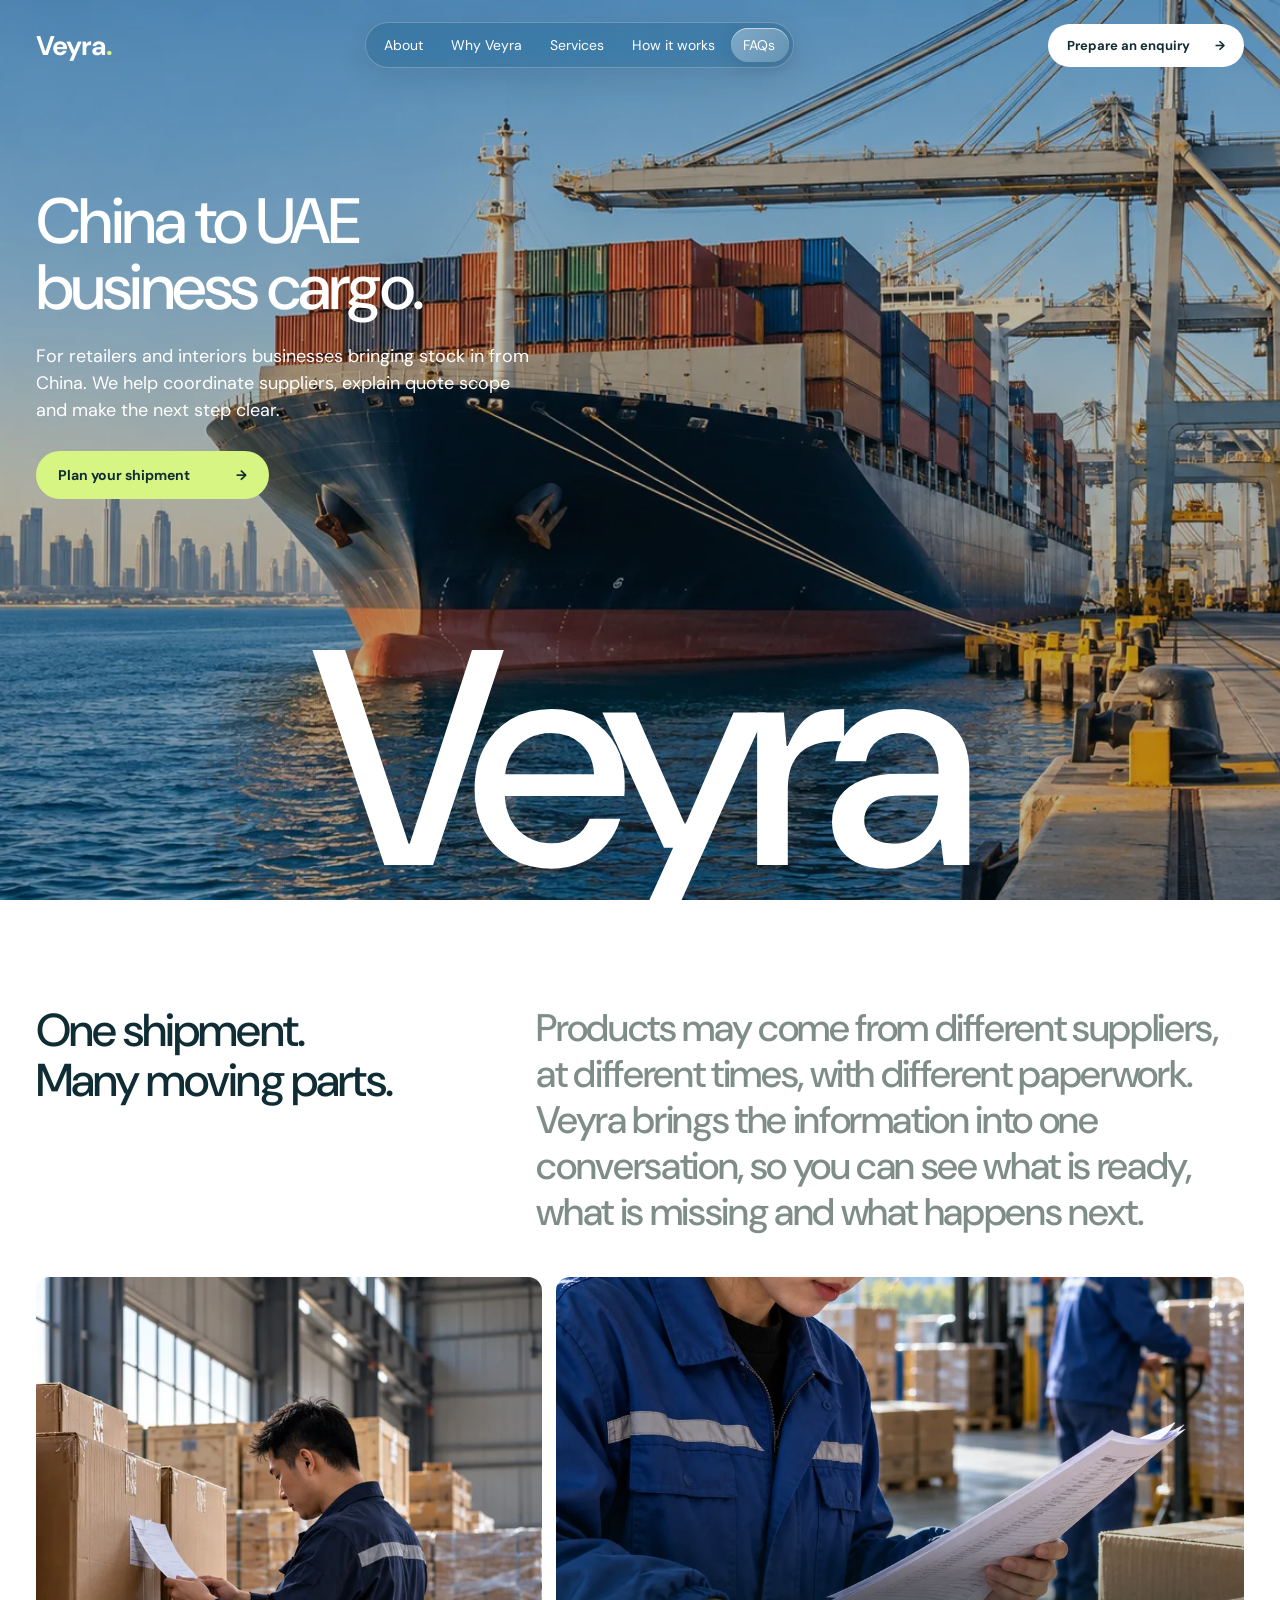
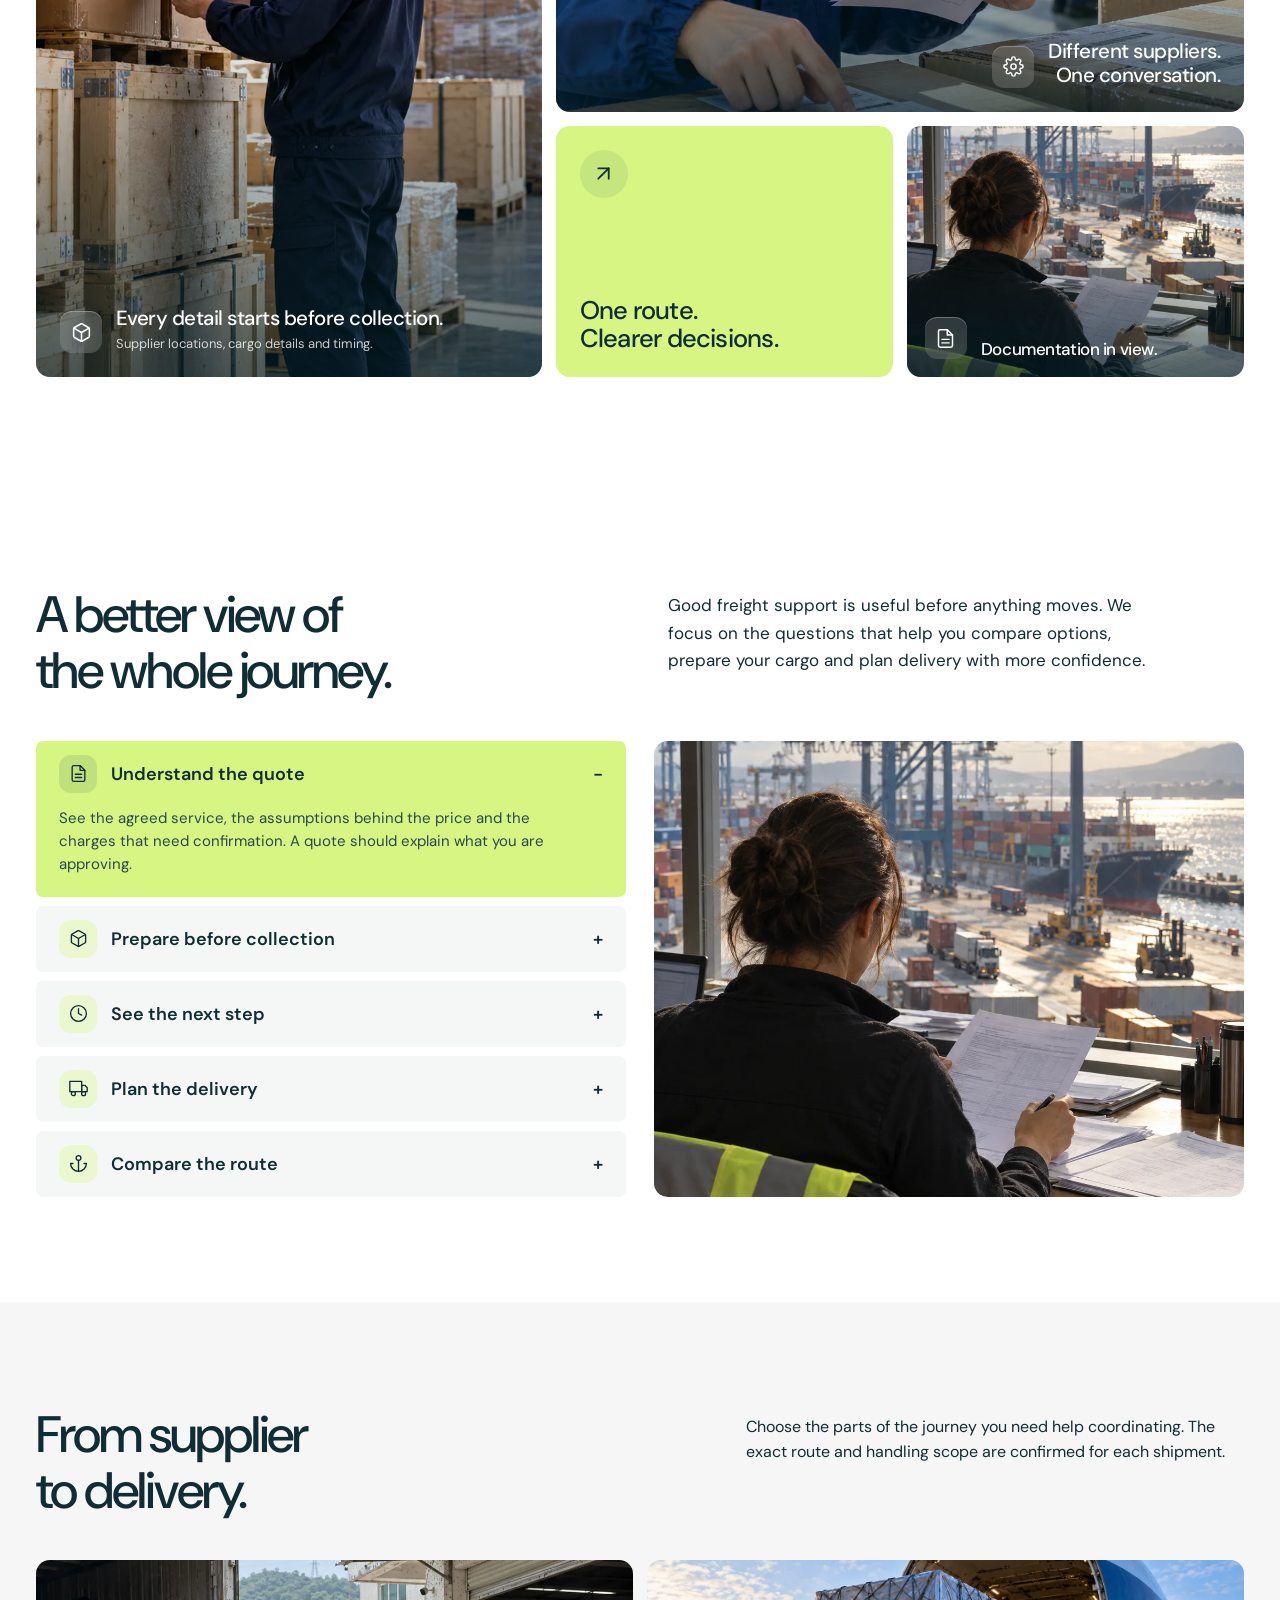
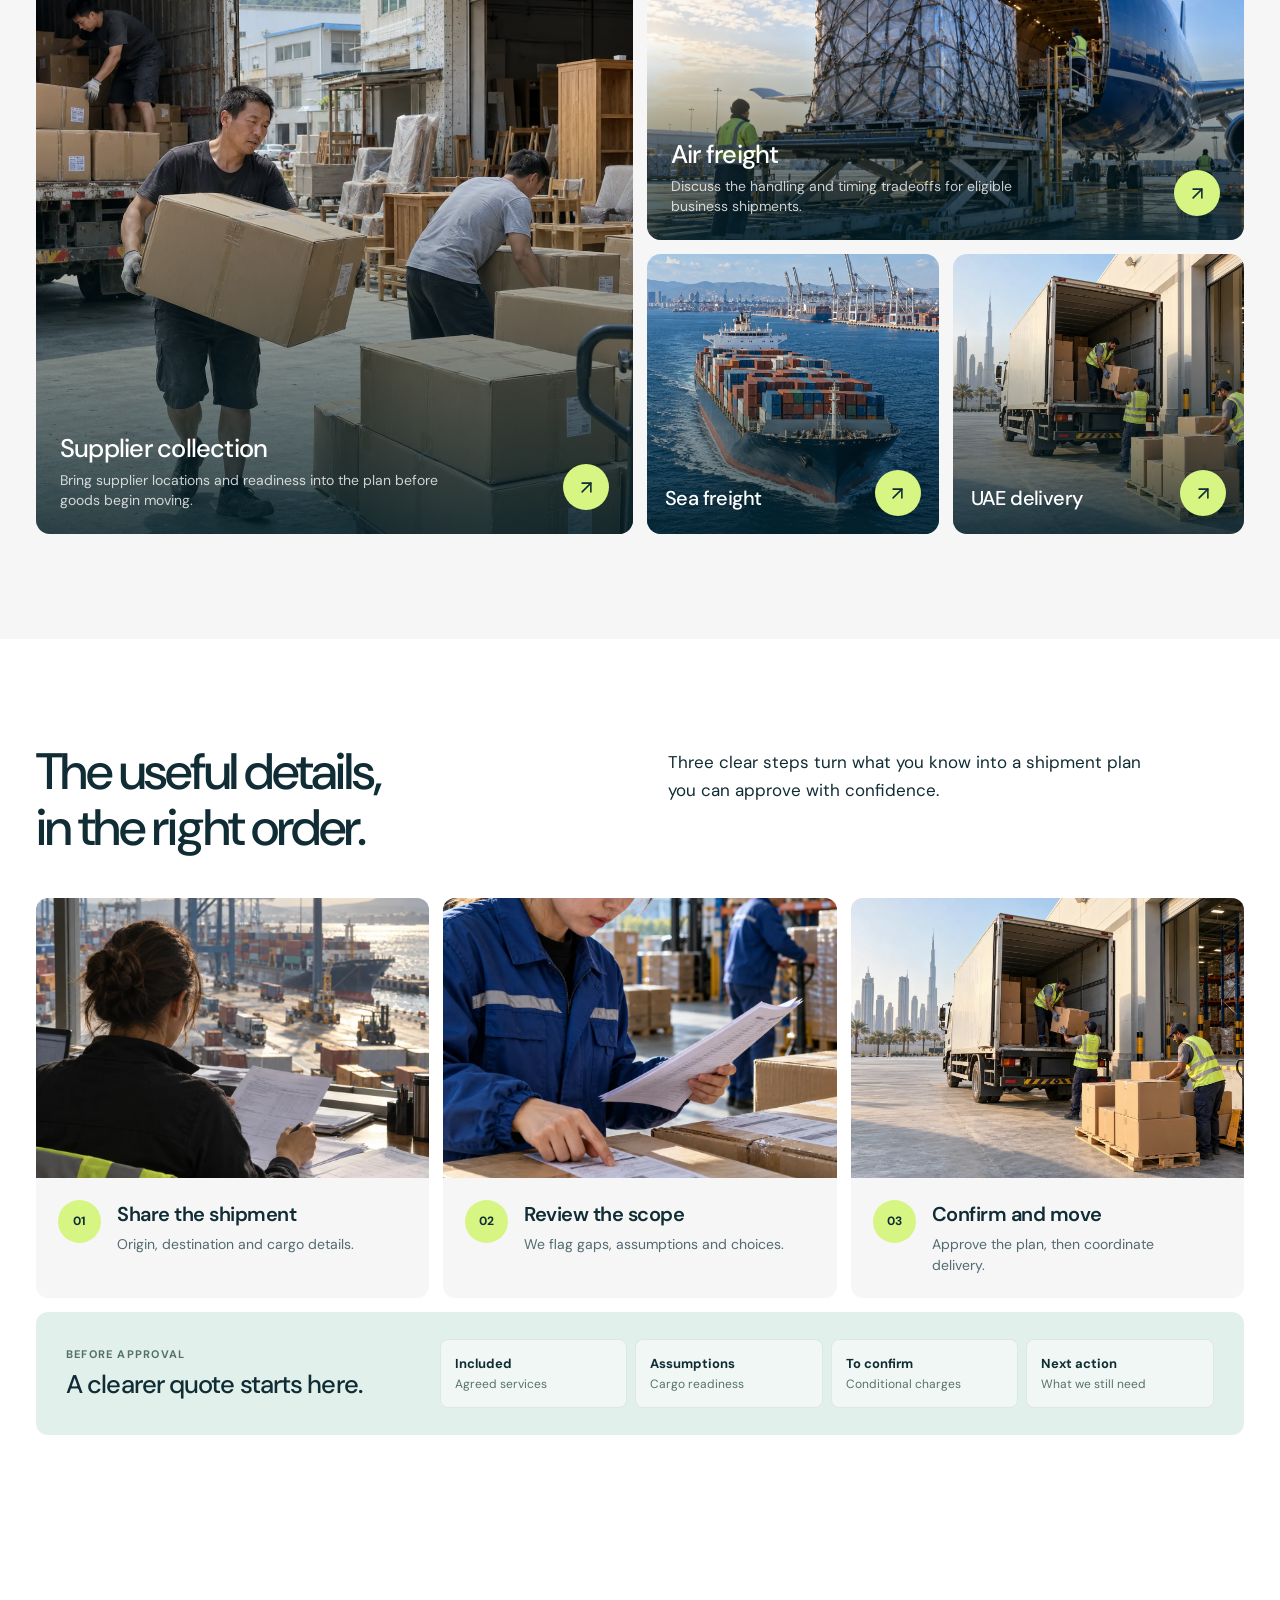
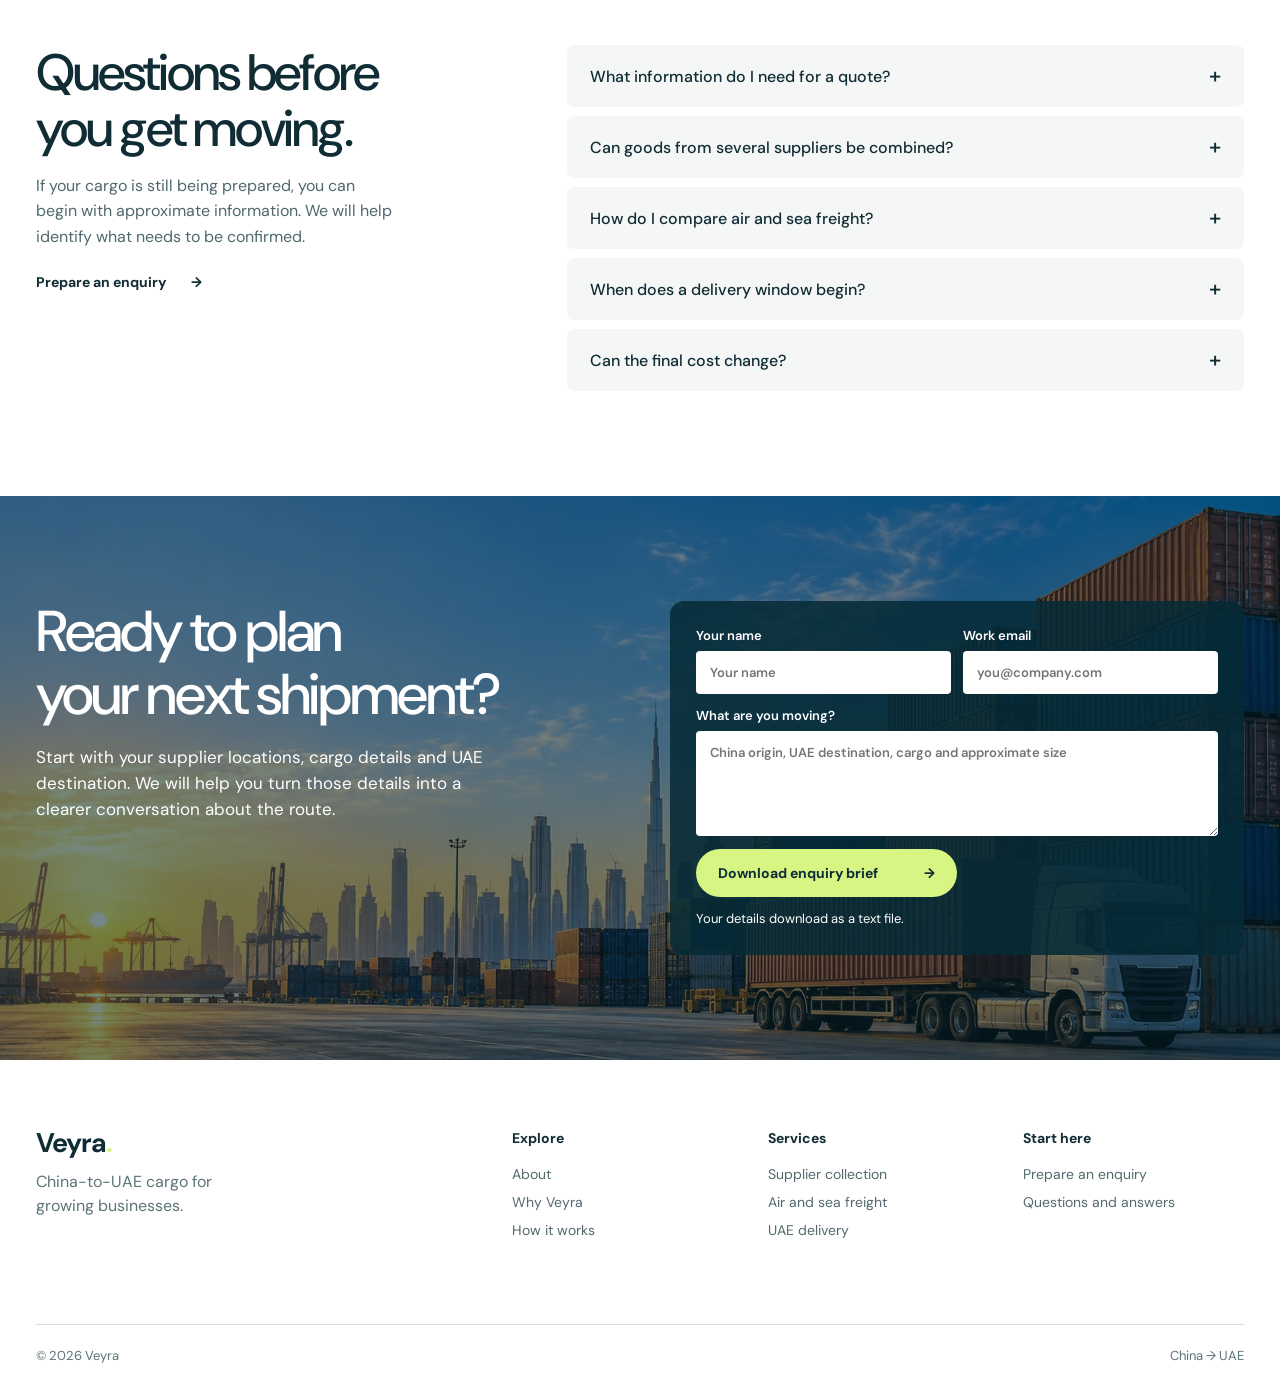
==== commit a9f9b6b5: "Redesign service and process sections Introduce a responsive service bento, an image-led shipment pr" ====
--- a/index.html
+++ b/index.html
@@ -5,9 +5,9 @@
 <section class="hero" aria-labelledby="hero-title"><div class="wrap hero-content"><div class="hero-intro"><h1 id="hero-title">China to UAE<br>business cargo.</h1><p>For retailers and interiors businesses bringing stock in from China. We help coordinate suppliers, explain quote scope and make the next step clear.</p><a class="button button-lime" href="#enquiry">Plan your shipment <span aria-hidden="true">→</span></a></div><div class="hero-name" aria-hidden="true">Veyra</div></div></section>
 <section class="about section wrap" id="about" aria-labelledby="about-title"><div class="section-intro"><div><h2 id="about-title">One shipment.<br>Many moving parts.</h2></div><p class="about-scroll-copy">Products may come from different suppliers, at different times, with different paperwork. Veyra brings the information into one conversation, so you can see what is ready, what is missing and what happens next.</p></div><div class="mosaic"><figure class="mosaic-main media"><img src="images/warehouse.webp" alt="Freight worker checking cargo in a warehouse"><figcaption class="media-caption"><span class="icon-chip" aria-hidden="true"><svg viewBox="0 0 24 24"><path d="M21 16V8a2 2 0 0 0-1-1.73l-7-4a2 2 0 0 0-2 0l-7 4A2 2 0 0 0 3 8v8a2 2 0 0 0 1 1.73l7 4a2 2 0 0 0 2 0l7-4A2 2 0 0 0 21 16z"></path><polyline points="3.27 6.96 12 12.01 20.73 6.96"></polyline><line x1="12" y1="22.08" x2="12" y2="12"></line></svg></span><span><strong>Every detail starts before collection.</strong><small>Supplier locations, cargo details and timing.</small></span></figcaption></figure><figure class="mosaic-top media"><img src="images/labels.webp" alt="Shipping labels and packing list being reviewed"><figcaption class="media-caption media-caption-wide"><span class="icon-chip" aria-hidden="true"><svg viewBox="0 0 24 24"><circle cx="12" cy="12" r="3"></circle><path d="M19.4 15a1.65 1.65 0 0 0 .33 1.82l.06.06a2 2 0 1 1-2.83 2.83l-.06-.06a1.65 1.65 0 0 0-1.82-.33 1.65 1.65 0 0 0-1 1.51V21a2 2 0 1 1-4 0v-.09A1.65 1.65 0 0 0 9 19.4a1.65 1.65 0 0 0-1.82.33l-.06.06a2 2 0 1 1-2.83-2.83l.06-.06A1.65 1.65 0 0 0 4.6 15a1.65 1.65 0 0 0-1.51-1H3a2 2 0 1 1 0-4h.09A1.65 1.65 0 0 0 4.6 9a1.65 1.65 0 0 0-.33-1.82l-.06-.06a2 2 0 1 1 2.83-2.83l.06.06A1.65 1.65 0 0 0 9 4.6h.08A1.65 1.65 0 0 0 10 3.09V3a2 2 0 1 1 4 0v.09a1.65 1.65 0 0 0 1 1.51 1.65 1.65 0 0 0 1.82-.33l.06-.06a2 2 0 1 1 2.83 2.83l-.06.06a1.65 1.65 0 0 0-.33 1.82V9c.12.6.64 1.04 1.25 1.08H21a2 2 0 1 1 0 4h-.09A1.65 1.65 0 0 0 19.4 15z"></path></svg></span><strong>Different suppliers.<br>One conversation.</strong></figcaption></figure><div class="mosaic-stat"><span class="stat-icon" aria-hidden="true"><svg viewBox="0 0 24 24"><line x1="7" y1="17" x2="17" y2="7"></line><polyline points="7 7 17 7 17 17"></polyline></svg></span><strong>One route.<br>Clearer decisions.</strong></div><figure class="mosaic-small media"><img src="images/documents.webp" alt="Freight coordinator reviewing shipping documents"><figcaption class="media-caption media-caption-compact"><span class="icon-chip" aria-hidden="true"><svg viewBox="0 0 24 24"><path d="M14 2H6a2 2 0 0 0-2 2v16a2 2 0 0 0 2 2h12a2 2 0 0 0 2-2V8z"></path><polyline points="14 2 14 8 20 8"></polyline><line x1="16" y1="13" x2="8" y2="13"></line><line x1="16" y1="17" x2="8" y2="17"></line></svg></span><strong>Documentation in view.</strong></figcaption></figure></div></section>
 <section class="why section wrap" id="why" aria-labelledby="why-title"><div class="section-intro"><h2 id="why-title">A better view of<br>the whole journey.</h2><p>Good freight support is useful before anything moves. We focus on the questions that help you compare options, prepare your cargo and plan delivery with more confidence.</p></div><div class="why-grid"><div class="accordion" data-accordion-group><div class="accordion-item is-active" data-image-panel="quote"><button class="accordion-trigger" id="accordion-trigger-quote" type="button" aria-expanded="true" aria-controls="accordion-panel-quote"><span class="accordion-title"><span class="accordion-icon" aria-hidden="true"><svg viewBox="0 0 24 24"><path d="M14 2H6a2 2 0 0 0-2 2v16a2 2 0 0 0 2 2h12a2 2 0 0 0 2-2V8z"></path><polyline points="14 2 14 8 20 8"></polyline><line x1="16" y1="13" x2="8" y2="13"></line><line x1="16" y1="17" x2="8" y2="17"></line></svg></span><span>Understand the quote</span></span><span class="toggle-mark" aria-hidden="true"></span></button><div class="accordion-panel" id="accordion-panel-quote" role="region" aria-labelledby="accordion-trigger-quote"><div class="accordion-panel-inner"><p>See the agreed service, the assumptions behind the price and the charges that need confirmation. A quote should explain what you are approving.</p></div></div></div><div class="accordion-item" data-image-panel="collection"><button class="accordion-trigger" id="accordion-trigger-collection" type="button" aria-expanded="false" aria-controls="accordion-panel-collection"><span class="accordion-title"><span class="accordion-icon" aria-hidden="true"><svg viewBox="0 0 24 24"><path d="M21 16V8a2 2 0 0 0-1-1.73l-7-4a2 2 0 0 0-2 0l-7 4A2 2 0 0 0 3 8v8a2 2 0 0 0 1 1.73l7 4a2 2 0 0 0 2 0l7-4A2 2 0 0 0 21 16z"></path><polyline points="3.27 6.96 12 12.01 20.73 6.96"></polyline><line x1="12" y1="22.08" x2="12" y2="12"></line></svg></span><span>Prepare before collection</span></span><span class="toggle-mark" aria-hidden="true"></span></button><div class="accordion-panel" id="accordion-panel-collection" role="region" aria-labelledby="accordion-trigger-collection"><div class="accordion-panel-inner"><p>Share supplier locations, cargo details, packing information and timing early. We can identify the missing pieces before collection is planned.</p></div></div></div><div class="accordion-item" data-image-panel="updates"><button class="accordion-trigger" id="accordion-trigger-updates" type="button" aria-expanded="false" aria-controls="accordion-panel-updates"><span class="accordion-title"><span class="accordion-icon" aria-hidden="true"><svg viewBox="0 0 24 24"><circle cx="12" cy="12" r="10"></circle><polyline points="12 6 12 12 16 14"></polyline></svg></span><span>See the next step</span></span><span class="toggle-mark" aria-hidden="true"></span></button><div class="accordion-panel" id="accordion-panel-updates" role="region" aria-labelledby="accordion-trigger-updates"><div class="accordion-panel-inner"><p>Useful updates explain what changed, who needs to act and what is expected next, rather than showing a status alone.</p></div></div></div><div class="accordion-item" data-image-panel="delivery"><button class="accordion-trigger" id="accordion-trigger-delivery" type="button" aria-expanded="false" aria-controls="accordion-panel-delivery"><span class="accordion-title"><span class="accordion-icon" aria-hidden="true"><svg viewBox="0 0 24 24"><rect x="1" y="3" width="15" height="13"></rect><polygon points="16 8 20 8 23 11 23 16 16 16 16 8"></polygon><circle cx="5.5" cy="18.5" r="2.5"></circle><circle cx="18.5" cy="18.5" r="2.5"></circle></svg></span><span>Plan the delivery</span></span><span class="toggle-mark" aria-hidden="true"></span></button><div class="accordion-panel" id="accordion-panel-delivery" role="region" aria-labelledby="accordion-trigger-delivery"><div class="accordion-panel-inner"><p>Commercial delivery needs an address, access details and a clear understanding of what happens after the cargo reaches the UAE.</p></div></div></div><div class="accordion-item" data-image-panel="route"><button class="accordion-trigger" id="accordion-trigger-route" type="button" aria-expanded="false" aria-controls="accordion-panel-route"><span class="accordion-title"><span class="accordion-icon" aria-hidden="true"><svg viewBox="0 0 24 24"><circle cx="12" cy="5" r="3"></circle><line x1="12" y1="22" x2="12" y2="8"></line><path d="M5 12H2a10 10 0 0 0 20 0h-3"></path></svg></span><span>Compare the route</span></span><span class="toggle-mark" aria-hidden="true"></span></button><div class="accordion-panel" id="accordion-panel-route" role="region" aria-labelledby="accordion-trigger-route"><div class="accordion-panel-inner"><p>Urgency, cargo size and handling requirements help determine whether air or sea freight is the better fit.</p></div></div></div></div><figure class="why-image"><img class="why-image-panel is-active" data-panel="quote" src="images/documents.webp" alt="Freight coordinator reviewing shipment documents"><img class="why-image-panel" data-panel="collection" src="images/warehouse.webp" alt="Freight worker checking cargo in a warehouse" aria-hidden="true"><img class="why-image-panel" data-panel="updates" src="images/labels.webp" alt="Shipping labels and packing list being reviewed" aria-hidden="true"><img class="why-image-panel" data-panel="delivery" src="images/delivery.webp" alt="Commercial cargo delivery at a warehouse loading bay" aria-hidden="true"><img class="why-image-panel" data-panel="route" src="images/port.webp" alt="Container ship alongside a working port" aria-hidden="true"></figure></div></section>
-<section class="services section" id="services" aria-labelledby="services-title"><div class="wrap"><div class="services-heading"><div><h2 id="services-title">From supplier<br>to delivery.</h2><p>Choose the parts of the journey you need help coordinating. The exact route and handling scope are confirmed for each shipment.</p></div><div class="service-controls"><button type="button" class="gallery-prev" aria-label="Previous service">←</button><button type="button" class="gallery-next" aria-label="Next service">→</button></div></div><div class="service-gallery"><article class="service-card"><div class="service-image media"><img src="images/supplier.webp" alt="Workers collecting packed goods from a supplier"></div><h3>Supplier collection</h3><p>Bring supplier locations and readiness into the plan before goods begin moving.</p></article><article class="service-card"><div class="service-image media"><img src="images/air.webp" alt="Air freight pallet being loaded into an aircraft"></div><h3>Air freight</h3><p>Discuss the handling and timing tradeoffs for eligible business shipments.</p></article><article class="service-card"><div class="service-image media"><img src="images/port.webp" alt="Container ship alongside a working port"></div><h3>Sea freight</h3><p>Explore a sea route for stock that can move on a longer planning horizon.</p></article><article class="service-card"><div class="service-image media"><img src="images/delivery.webp" alt="Commercial cargo delivery at a warehouse loading bay"></div><h3>UAE delivery</h3><p>Plan the destination address, access and final handover as part of the scope.</p></article></div></div></section>
-<section class="process section wrap" id="process" aria-labelledby="process-title"><div class="section-intro"><h2 id="process-title">The useful details,<br>in the right order.</h2><p>A shipment request begins with what you know. We review the gaps, discuss options and clarify the scope before the movement is confirmed.</p></div><div class="process-layout"><div class="process-steps"><div><span>Share the shipment</span><p>Origin, destination, cargo description, supplier count and approximate size help us begin.</p></div><div><span>Review the scope</span><p>We identify missing information and outline which costs or arrangements are conditional.</p></div><div><span>Confirm and move</span><p>After approval and capacity confirmation, collection, freight and delivery can be coordinated.</p></div></div><div class="sample-quote"><div class="sample-top"><strong>A clearer quote starts here</strong><span>Illustrative guide</span></div><dl><div><dt>Included</dt><dd>Services agreed for the route</dd></div><div><dt>Assumptions</dt><dd>Measurements and cargo readiness</dd></div><div><dt>To confirm</dt><dd>Conditional handling and charges</dd></div><div><dt>Next action</dt><dd>The information still needed</dd></div></dl><p>No rates are shown here. Your quote depends on confirmed shipment details.</p></div></div></section>
-<section class="faq section wrap" id="faq" aria-labelledby="faq-title"><div><h2 id="faq-title">Questions before<br>you get moving.</h2><p>If your cargo is still being prepared, you can begin with approximate information. We will help identify what needs to be confirmed.</p><a href="#enquiry" class="text-link">Prepare an enquiry <span aria-hidden="true">→</span></a></div><div class="faq-list"><details><summary>What information do I need for a quote?</summary><p>Tell us where the goods are in China, the UAE delivery address, what the goods are, the number of suppliers, approximate pieces and dimensions or weight, and your preferred timing.</p></details><details><summary>Can goods from several suppliers be combined?</summary><p>Share the supplier locations and readiness dates. We can review whether collection and consolidation are suitable for your shipment.</p></details><details><summary>How do I compare air and sea freight?</summary><p>Consider urgency, cargo size, handling requirements and the complete quoted scope. We can discuss suitable options once the shipment details are known.</p></details><details><summary>When does a delivery window begin?</summary><p>Collection, consolidation, booking, international transport, clearance and final delivery each affect timing. Any proposed window should state the point from which it is measured.</p></details><details><summary>Can the final cost change?</summary><p>It can if measurements, cargo details or required services change. A scoped quote should identify assumptions and conditional charges before approval.</p></details></div></section>
+<section class="services section" id="services" aria-labelledby="services-title"><div class="wrap"><div class="services-heading"><div><h2 id="services-title">From supplier<br>to delivery.</h2><p>Choose the parts of the journey you need help coordinating. The exact route and handling scope are confirmed for each shipment.</p></div></div><div class="service-gallery"><a class="service-card service-card--feature" href="#enquiry" data-service-route="/services/supplier-collection"><div class="service-image"><img src="images/supplier.webp" alt="Workers collecting packed goods from a supplier"></div><div class="service-card-copy"><div><h3>Supplier collection</h3><p>Bring supplier locations and readiness into the plan before goods begin moving.</p></div><span class="service-card-action" aria-hidden="true"><svg viewBox="0 0 24 24"><line x1="7" y1="17" x2="17" y2="7"></line><polyline points="7 7 17 7 17 17"></polyline></svg></span></div></a><a class="service-card service-card--wide" href="#enquiry" data-service-route="/services/air-freight"><div class="service-image"><img src="images/air.webp" alt="Air freight pallet being loaded into an aircraft"></div><div class="service-card-copy"><div><h3>Air freight</h3><p>Discuss the handling and timing tradeoffs for eligible business shipments.</p></div><span class="service-card-action" aria-hidden="true"><svg viewBox="0 0 24 24"><line x1="7" y1="17" x2="17" y2="7"></line><polyline points="7 7 17 7 17 17"></polyline></svg></span></div></a><a class="service-card service-card--compact" href="#enquiry" data-service-route="/services/sea-freight"><div class="service-image"><img src="images/port.webp" alt="Container ship alongside a working port"></div><div class="service-card-copy"><div><h3>Sea freight</h3><p>Explore a sea route for stock that can move on a longer planning horizon.</p></div><span class="service-card-action" aria-hidden="true"><svg viewBox="0 0 24 24"><line x1="7" y1="17" x2="17" y2="7"></line><polyline points="7 7 17 7 17 17"></polyline></svg></span></div></a><a class="service-card service-card--compact" href="#enquiry" data-service-route="/services/uae-delivery"><div class="service-image"><img src="images/delivery.webp" alt="Commercial cargo delivery at a warehouse loading bay"></div><div class="service-card-copy"><div><h3>UAE delivery</h3><p>Plan the destination address, access and final handover as part of the scope.</p></div><span class="service-card-action" aria-hidden="true"><svg viewBox="0 0 24 24"><line x1="7" y1="17" x2="17" y2="7"></line><polyline points="7 7 17 7 17 17"></polyline></svg></span></div></a></div></div></section>
+<section class="process section wrap" id="process" aria-labelledby="process-title"><div class="section-intro process-intro"><h2 id="process-title">The useful details,<br>in the right order.</h2><p>Three clear steps turn what you know into a shipment plan you can approve with confidence.</p></div><div class="process-story"><article class="process-card"><figure><img src="images/documents.webp" alt="Shipment documents being reviewed on a desk"></figure><div class="process-card-copy"><span class="process-number">01</span><div><h3>Share the shipment</h3><p>Origin, destination and cargo details.</p></div></div></article><article class="process-card"><figure><img src="images/labels.webp" alt="Shipping labels and cargo details being checked"></figure><div class="process-card-copy"><span class="process-number">02</span><div><h3>Review the scope</h3><p>We flag gaps, assumptions and choices.</p></div></div></article><article class="process-card"><figure><img src="images/delivery.webp" alt="Business cargo arriving at a warehouse loading bay"></figure><div class="process-card-copy"><span class="process-number">03</span><div><h3>Confirm and move</h3><p>Approve the plan, then coordinate delivery.</p></div></div></article></div><div class="quote-checklist"><div class="quote-checklist-intro"><span>Before approval</span><h3>A clearer quote starts here.</h3></div><ul><li><strong>Included</strong><small>Agreed services</small></li><li><strong>Assumptions</strong><small>Cargo readiness</small></li><li><strong>To confirm</strong><small>Conditional charges</small></li><li><strong>Next action</strong><small>What we still need</small></li></ul></div></section>
+<section class="faq section wrap" id="faq" aria-labelledby="faq-title"><div><h2 id="faq-title">Questions before<br>you get moving.</h2><p>If your cargo is still being prepared, you can begin with approximate information. We will help identify what needs to be confirmed.</p><a href="#enquiry" class="text-link">Prepare an enquiry <span aria-hidden="true">→</span></a></div><div class="faq-list"><details><summary>What information do I need for a quote?</summary><div class="faq-answer"><div class="faq-answer-inner"><p>Tell us where the goods are in China, the UAE delivery address, what the goods are, the number of suppliers, approximate pieces and dimensions or weight, and your preferred timing.</p></div></div></details><details><summary>Can goods from several suppliers be combined?</summary><div class="faq-answer"><div class="faq-answer-inner"><p>Share the supplier locations and readiness dates. We can review whether collection and consolidation are suitable for your shipment.</p></div></div></details><details><summary>How do I compare air and sea freight?</summary><div class="faq-answer"><div class="faq-answer-inner"><p>Consider urgency, cargo size, handling requirements and the complete quoted scope. We can discuss suitable options once the shipment details are known.</p></div></div></details><details><summary>When does a delivery window begin?</summary><div class="faq-answer"><div class="faq-answer-inner"><p>Collection, consolidation, booking, international transport, clearance and final delivery each affect timing. Any proposed window should state the point from which it is measured.</p></div></div></details><details><summary>Can the final cost change?</summary><div class="faq-answer"><div class="faq-answer-inner"><p>It can if measurements, cargo details or required services change. A scoped quote should identify assumptions and conditional charges before approval.</p></div></div></details></div></section>
 <section class="cta" id="enquiry" aria-labelledby="cta-title"><div class="wrap cta-content"><h2 id="cta-title">Ready to plan<br>your next shipment?</h2><p>Start with your supplier locations, cargo details and UAE destination. We will help you turn those details into a clearer conversation about the route.</p><form id="quote-form"><div class="form-row"><label>Your name<input name="name" autocomplete="name" required placeholder="Your name"></label><label>Work email<input name="email" type="email" autocomplete="email" required placeholder="you@company.com"></label></div><label>What are you moving?<textarea name="details" required placeholder="China origin, UAE destination, cargo and approximate size"></textarea></label><button class="button button-lime" type="submit">Download enquiry brief <span aria-hidden="true">→</span></button><p class="form-note">Your details download as a text file.</p></form></div></section>
 </main><footer class="footer wrap"><div class="footer-grid"><div><a class="logo" href="#top">Veyra<span>.</span></a><p>China-to-UAE cargo for growing businesses.</p></div><div><h3>Explore</h3><a href="#about">About</a><a href="#why">Why Veyra</a><a href="#process">How it works</a></div><div><h3>Services</h3><a href="#services">Supplier collection</a><a href="#services">Air and sea freight</a><a href="#services">UAE delivery</a></div><div><h3>Start here</h3><a href="#enquiry">Prepare an enquiry</a><a href="#faq">Questions and answers</a></div></div><div class="footer-bottom"><span>© 2026 Veyra</span><span>China → UAE</span></div></footer>
 </body></html>
--- a/refinements.css
+++ b/refinements.css
@@ -434,6 +434,393 @@
   .media-caption-compact strong { font-size: 14px; }
 }
 
+/* Services bento */
+.services-heading {
+  margin-bottom: 42px;
+}
+
+.services-heading > div {
+  display: grid;
+  grid-template-columns: minmax(0,1fr) minmax(320px,.82fr);
+  align-items: start;
+  gap: clamp(48px,8vw,132px);
+  width: 100%;
+}
+
+.services-heading p {
+  justify-self: end;
+  margin-top: 8px;
+}
+
+.service-gallery {
+  display: grid;
+  grid-template-columns: repeat(12,minmax(0,1fr));
+  grid-template-rows: repeat(2,280px);
+  gap: 14px;
+  overflow: visible;
+  scroll-snap-type: none;
+}
+
+.service-card {
+  position: relative;
+  display: block;
+  min-width: 0;
+  overflow: hidden;
+  border-radius: var(--radius);
+  color: #fff;
+  isolation: isolate;
+  scroll-snap-align: none;
+}
+
+.service-card--feature { grid-column: 1/7; grid-row: 1/3; }
+.service-card--wide { grid-column: 7/13; grid-row: 1; }
+.service-card--compact:nth-of-type(3) { grid-column: 7/10; grid-row: 2; }
+.service-card--compact:nth-of-type(4) { grid-column: 10/13; grid-row: 2; }
+
+.service-card:after {
+  content: "";
+  position: absolute;
+  inset: 28% 0 0;
+  z-index: -1;
+  background: linear-gradient(180deg,transparent,rgba(3,31,40,.82));
+  pointer-events: none;
+}
+
+.service-card .service-image {
+  position: absolute;
+  inset: 0;
+  z-index: -2;
+  height: 100%;
+  border-radius: 0;
+}
+
+.service-card .service-image img {
+  transition: transform .7s cubic-bezier(.16,1,.3,1);
+}
+
+.service-card-copy {
+  position: absolute;
+  inset: auto 0 0;
+  z-index: 1;
+  display: flex;
+  align-items: flex-end;
+  justify-content: space-between;
+  gap: 24px;
+  padding: 24px;
+}
+
+.service-card h3 {
+  margin: 0 0 7px;
+  color: #fff;
+  font-size: clamp(20px,2vw,29px);
+  font-weight: 500;
+  line-height: 1.08;
+  letter-spacing: -.03em;
+}
+
+.service-card p {
+  max-width: 38ch;
+  margin: 0;
+  color: rgba(255,255,255,.78);
+  font-size: 14px;
+  line-height: 1.45;
+}
+
+.service-card-action {
+  flex: 0 0 auto;
+  display: grid;
+  place-items: center;
+  width: 46px;
+  height: 46px;
+  border-radius: 50%;
+  background: var(--lime);
+  color: var(--ink);
+  transition: transform .3s cubic-bezier(.16,1,.3,1);
+}
+
+.service-card-action svg {
+  width: 21px;
+  height: 21px;
+  fill: none;
+  stroke: currentColor;
+  stroke-width: 1.8;
+  stroke-linecap: round;
+  stroke-linejoin: round;
+}
+
+.service-card--compact .service-card-copy {
+  gap: 12px;
+  padding: 18px;
+}
+
+.service-card--compact h3 { font-size: 20px; }
+.service-card--compact p { display: none; }
+
+@media (hover: hover) {
+  .service-card:hover .service-image img { transform: scale(1.045); }
+  .service-card:hover .service-card-action { transform: translate(2px,-2px); }
+}
+
+.service-card:focus-visible {
+  outline-color: var(--lime);
+  outline-offset: 4px;
+}
+
+@media (max-width: 900px) {
+  .service-gallery {
+    grid-template-columns: repeat(2,minmax(0,1fr));
+    grid-template-rows: 320px 230px 230px;
+  }
+
+  .service-card--feature { grid-column: 1/3; grid-row: 1; }
+  .service-card--wide { grid-column: 1; grid-row: 2/4; }
+  .service-card--compact:nth-of-type(3) { grid-column: 2; grid-row: 2; }
+  .service-card--compact:nth-of-type(4) { grid-column: 2; grid-row: 3; }
+}
+
+@media (max-width: 680px) {
+  .services-heading { margin-bottom: 28px; }
+
+  .services-heading > div {
+    grid-template-columns: 1fr;
+    gap: 20px;
+  }
+
+  .services-heading p {
+    justify-self: start;
+    margin-top: 0;
+  }
+
+  .service-gallery {
+    grid-template-columns: 1fr;
+    grid-template-rows: none;
+    gap: 10px;
+  }
+
+  .service-card,
+  .service-card--feature,
+  .service-card--wide,
+  .service-card--compact:nth-of-type(3),
+  .service-card--compact:nth-of-type(4) {
+    grid-column: 1;
+    grid-row: auto;
+    height: 240px;
+  }
+
+  .service-card--feature { height: 340px; }
+  .service-card-copy { padding: 20px; }
+  .service-card h3,
+  .service-card--compact h3 { font-size: 22px; }
+  .service-card--compact p { display: block; }
+  .service-card-action { width: 44px; height: 44px; }
+}
+
+@media (max-width: 430px) {
+  .service-card,
+  .service-card--wide,
+  .service-card--compact:nth-of-type(3),
+  .service-card--compact:nth-of-type(4) { height: 220px; }
+  .service-card--feature { height: 300px; }
+  .service-card p { font-size: 13px; }
+}
+
+/* Process visual story */
+.process-intro p {
+  max-width: 500px;
+}
+
+.process-story {
+  display: grid;
+  grid-template-columns: repeat(3,minmax(0,1fr));
+  gap: 14px;
+}
+
+.process-card {
+  min-width: 0;
+  overflow: hidden;
+  background: var(--mist);
+  border-radius: 12px;
+}
+
+.process-card figure {
+  height: 280px;
+  margin: 0;
+  overflow: hidden;
+}
+
+.process-card img {
+  transition: transform .7s cubic-bezier(.2,.7,.2,1);
+}
+
+.process-card-copy {
+  display: grid;
+  grid-template-columns: auto 1fr;
+  align-items: start;
+  gap: 16px;
+  padding: 22px;
+}
+
+.process-number {
+  display: grid;
+  width: 43px;
+  height: 43px;
+  place-items: center;
+  border-radius: 50%;
+  background: var(--lime);
+  color: var(--ink);
+  font-size: 12px;
+  font-weight: 700;
+}
+
+.process-card h3 {
+  margin: 1px 0 7px;
+  color: var(--ink);
+  font-size: 20px;
+  font-weight: 600;
+  letter-spacing: -.025em;
+}
+
+.process-card p {
+  max-width: 260px;
+  margin: 0;
+  color: #536b70;
+  font-size: 14px;
+  line-height: 1.5;
+}
+
+.quote-checklist {
+  display: grid;
+  grid-template-columns: minmax(240px,.8fr) minmax(0,2fr);
+  align-items: center;
+  gap: clamp(28px,5vw,72px);
+  margin-top: 14px;
+  padding: 27px 30px;
+  border-radius: 12px;
+  background: #e2f0eb;
+}
+
+.quote-checklist-intro > span {
+  display: block;
+  margin-bottom: 7px;
+  color: #547069;
+  font-size: 11px;
+  font-weight: 700;
+  letter-spacing: .11em;
+  text-transform: uppercase;
+}
+
+.quote-checklist h3 {
+  margin: 0;
+  color: var(--ink);
+  font-size: clamp(22px,2vw,28px);
+  font-weight: 500;
+  letter-spacing: -.035em;
+}
+
+.quote-checklist ul {
+  display: grid;
+  grid-template-columns: repeat(4,minmax(0,1fr));
+  gap: 8px;
+  margin: 0;
+  padding: 0;
+  list-style: none;
+}
+
+.quote-checklist li {
+  min-width: 0;
+  padding: 15px 14px;
+  border: 1px solid rgba(16,44,52,.08);
+  border-radius: 8px;
+  background: rgba(255,255,255,.48);
+}
+
+.quote-checklist strong,
+.quote-checklist small {
+  display: block;
+}
+
+.quote-checklist strong {
+  margin-bottom: 4px;
+  font-size: 13px;
+}
+
+.quote-checklist small {
+  color: #58716d;
+  font-size: 12px;
+  line-height: 1.35;
+}
+
+@media (hover: hover) and (pointer: fine) {
+  .process-card:hover img {
+    transform: scale(1.045);
+  }
+}
+
+@media (max-width: 900px) {
+  .process-story {
+    grid-template-columns: repeat(2,minmax(0,1fr));
+  }
+
+  .process-card:nth-child(3) {
+    display: grid;
+    grid-column: 1/-1;
+    grid-template-columns: 1.08fr .92fr;
+  }
+
+  .process-card:nth-child(3) figure {
+    height: 240px;
+  }
+
+  .process-card:nth-child(3) .process-card-copy {
+    align-content: end;
+  }
+
+  .quote-checklist {
+    grid-template-columns: 1fr;
+    gap: 22px;
+  }
+}
+
+@media (max-width: 680px) {
+  .process-story {
+    grid-template-columns: 1fr;
+    gap: 10px;
+  }
+
+  .process-card figure {
+    height: 250px;
+  }
+
+  .process-card:nth-child(3) {
+    display: block;
+    grid-column: auto;
+  }
+
+  .process-card:nth-child(3) figure {
+    height: 250px;
+  }
+
+  .process-card-copy {
+    padding: 18px;
+  }
+
+  .quote-checklist {
+    margin-top: 10px;
+    padding: 23px 20px;
+  }
+
+  .quote-checklist ul {
+    grid-template-columns: repeat(2,minmax(0,1fr));
+  }
+}
+
+@media (max-width: 430px) {
+  .process-card figure,
+  .process-card:nth-child(3) figure {
+    height: 220px;
+  }
+}
+
 @media (prefers-reduced-motion: reduce) {
   .nav-liquid { transition-duration: .18s; }
   .media img { transition-duration: .01ms; }
@@ -449,3 +836,89 @@
     transition: grid-template-rows .2s ease, opacity .16s ease;
   }
 }
+
+/* Shared section rhythm */
+:root {
+  --section-space: 105px;
+  --section-heading-space: 42px;
+}
+
+.section,
+.about {
+  padding-block: var(--section-space);
+}
+
+.cta-content {
+  padding-block: var(--section-space);
+}
+
+.section-intro,
+.about .section-intro,
+.services-heading {
+  margin-bottom: var(--section-heading-space);
+}
+
+/* FAQ motion */
+.faq-list details {
+  overflow: hidden;
+  transition: background-color .3s ease, box-shadow .3s ease;
+}
+
+.faq-list details.is-expanded {
+  background: #eef4f1;
+}
+
+.faq-list summary {
+  align-items: center;
+}
+
+.faq-list summary:after,
+.faq-list details[open] summary:after {
+  content: '+';
+  flex: 0 0 auto;
+  transition: transform .4s cubic-bezier(.4,0,.2,1);
+}
+
+.faq-list details.is-expanded summary:after {
+  content: '−';
+  transform: rotate(180deg);
+}
+
+.faq-answer {
+  display: grid;
+  grid-template-rows: 0fr;
+  opacity: 0;
+  transform: translateY(-5px);
+  transition:
+    grid-template-rows .45s cubic-bezier(.4,0,.2,1),
+    opacity .3s ease,
+    transform .45s cubic-bezier(.4,0,.2,1);
+}
+
+.faq-answer-inner {
+  min-height: 0;
+  overflow: hidden;
+}
+
+.faq-list details.is-expanded .faq-answer {
+  grid-template-rows: 1fr;
+  opacity: 1;
+  transform: translateY(0);
+}
+
+@media (max-width: 680px) {
+  :root {
+    --section-space: 68px;
+    --section-heading-space: 28px;
+  }
+}
+
+@media (prefers-reduced-motion: reduce) {
+  .faq-answer {
+    transition-duration: .16s;
+  }
+
+  .faq-list summary:after {
+    transition-duration: .16s;
+  }
+}
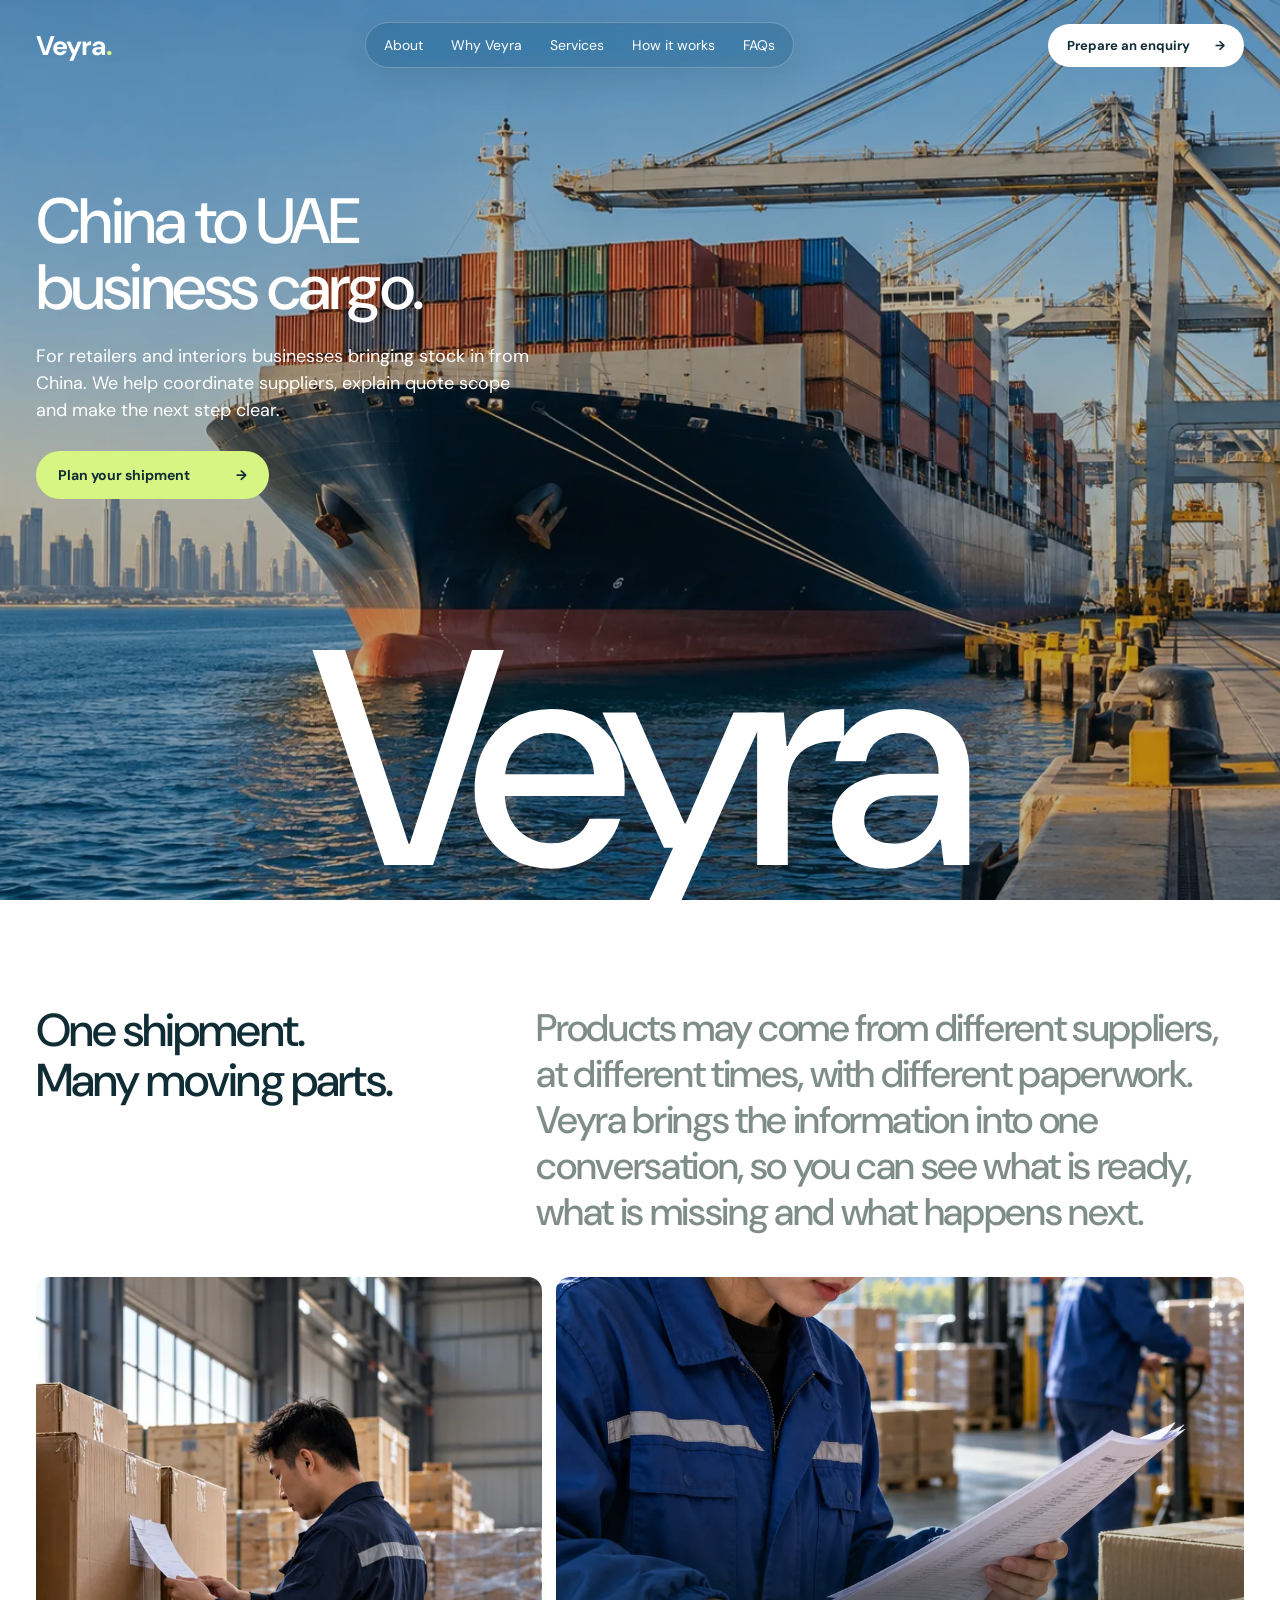
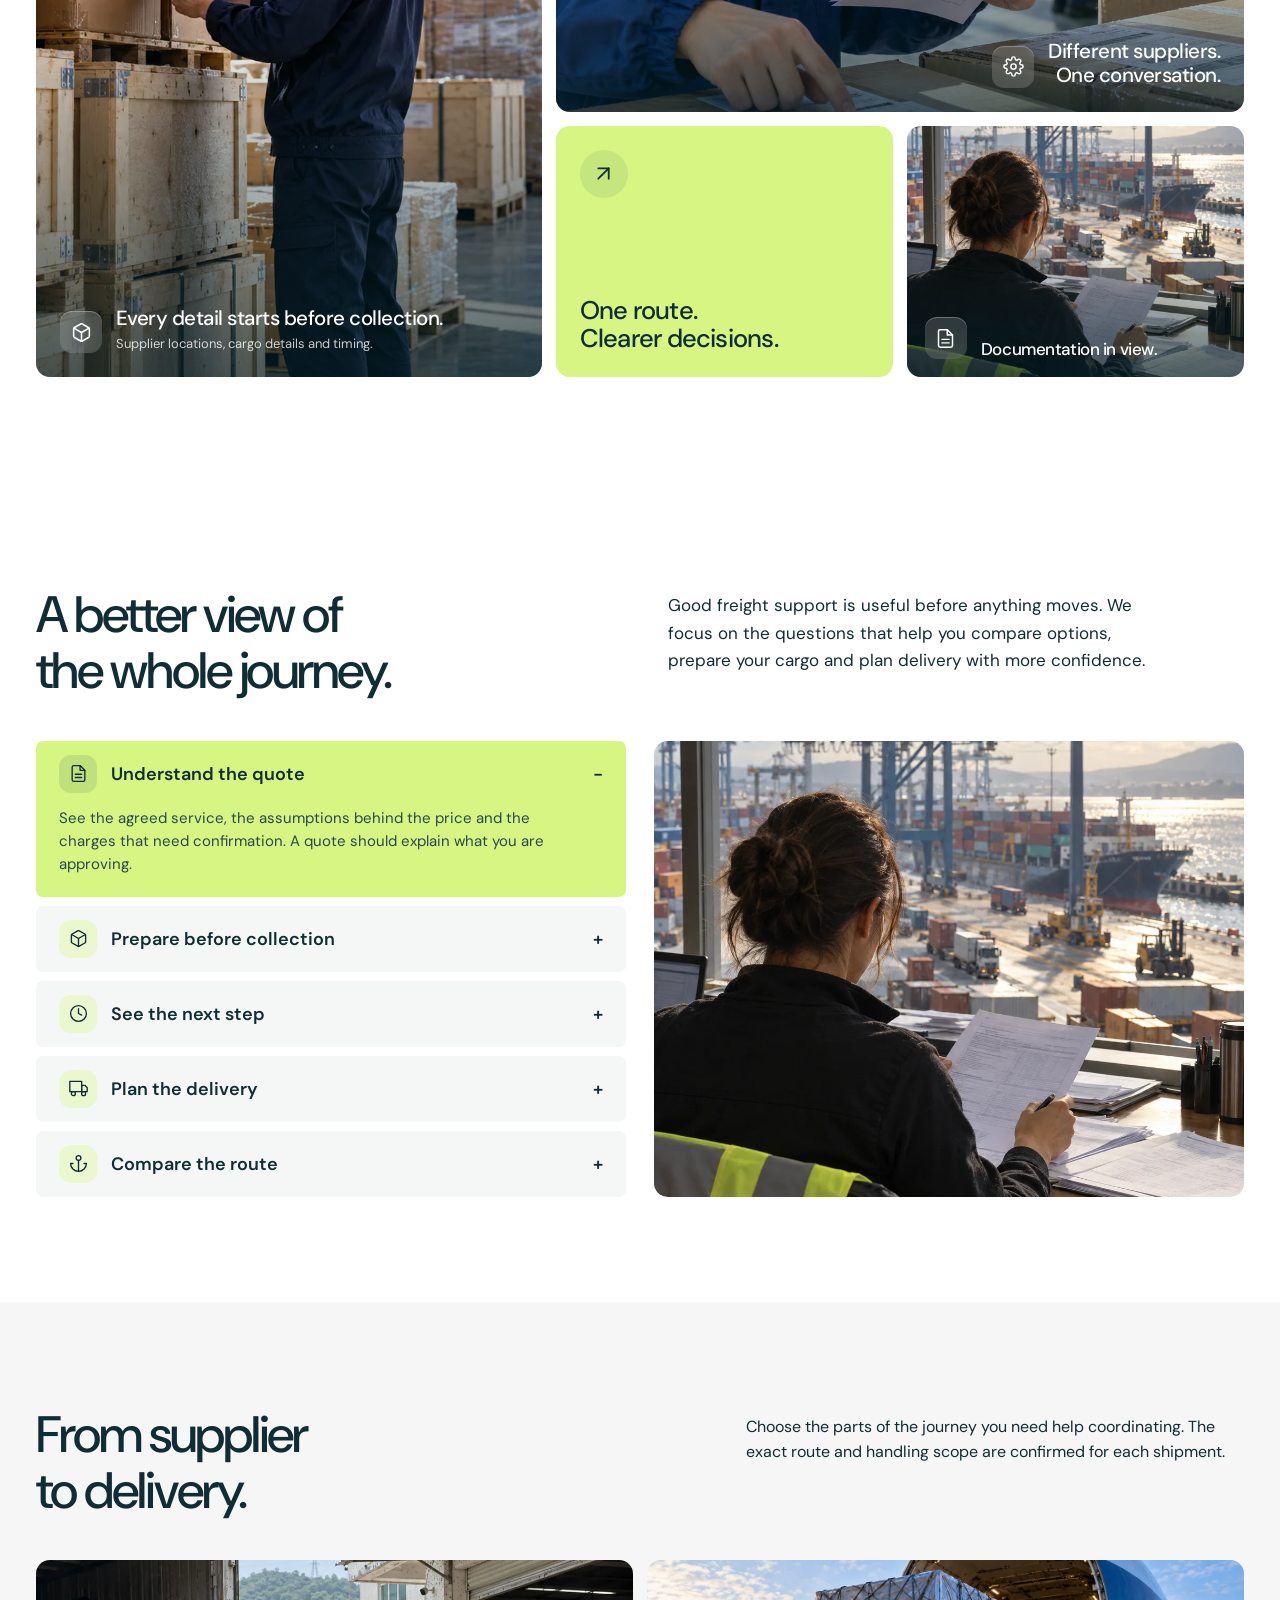
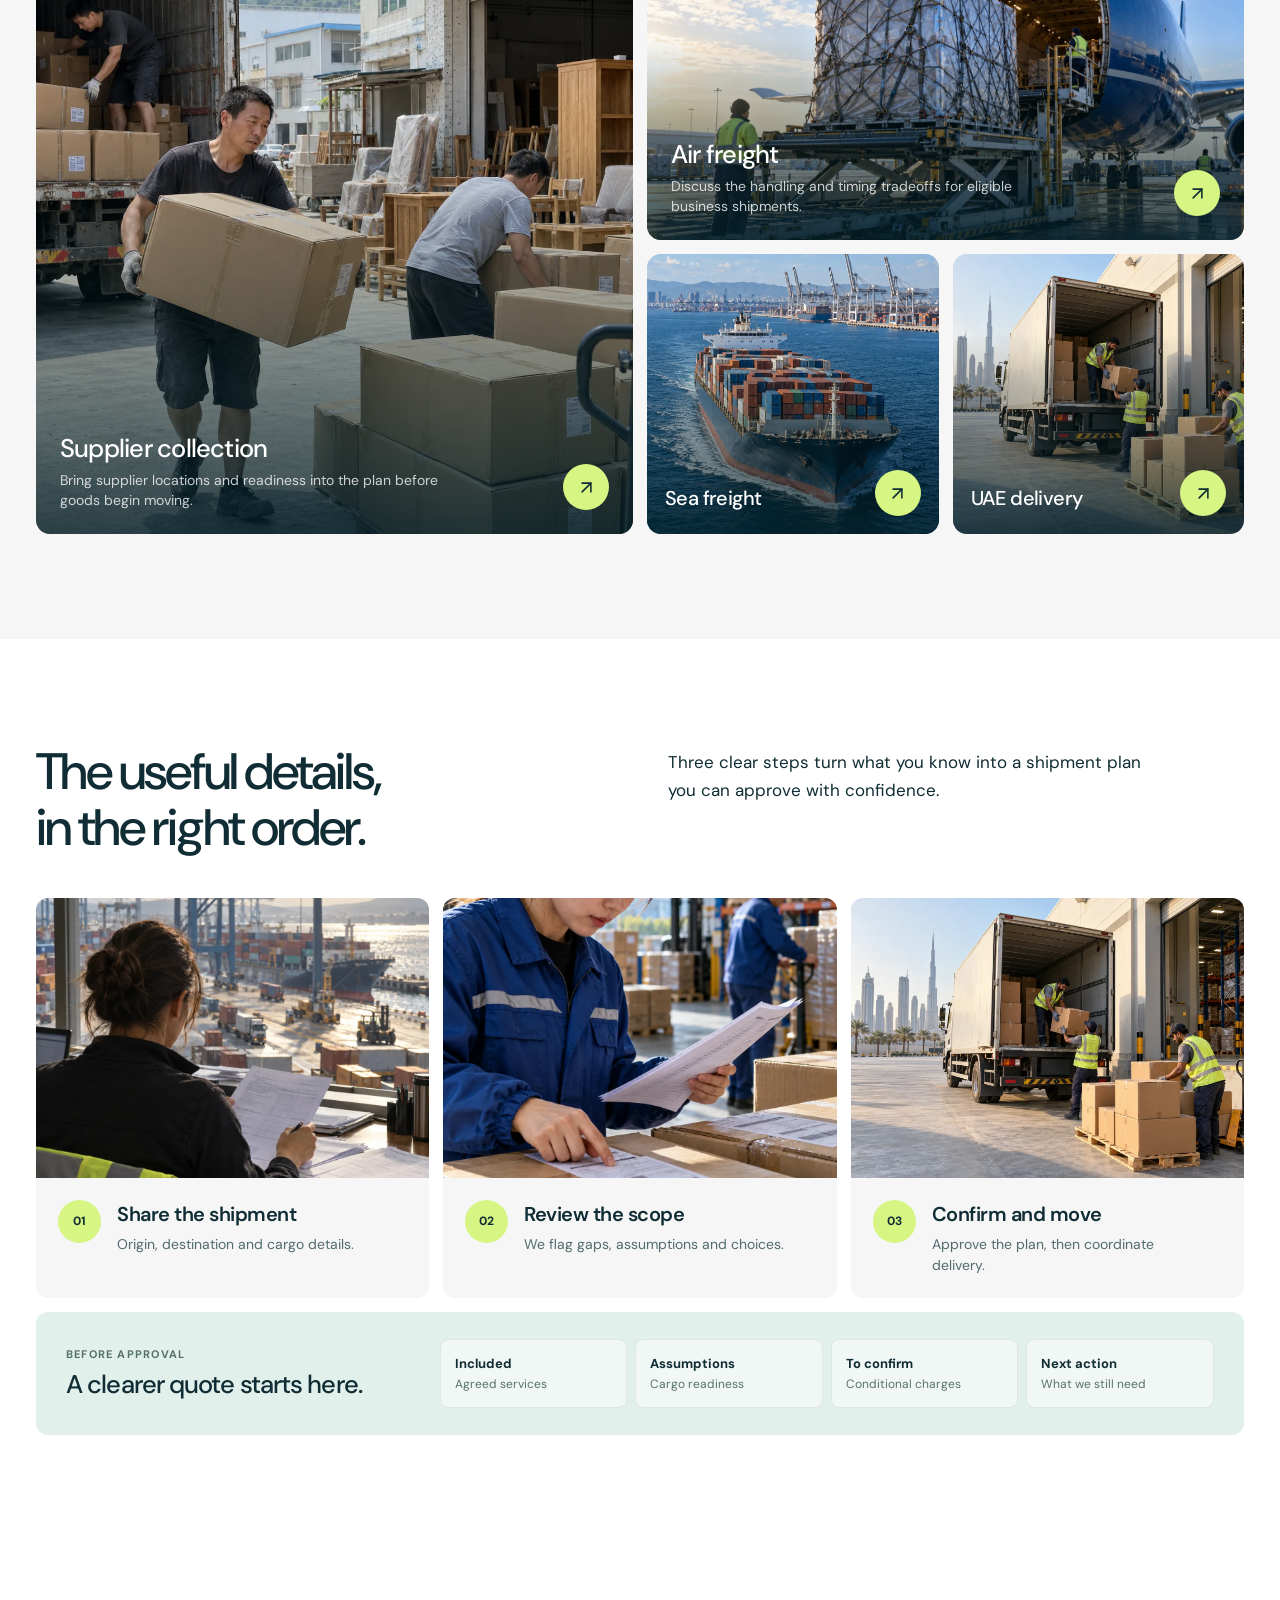
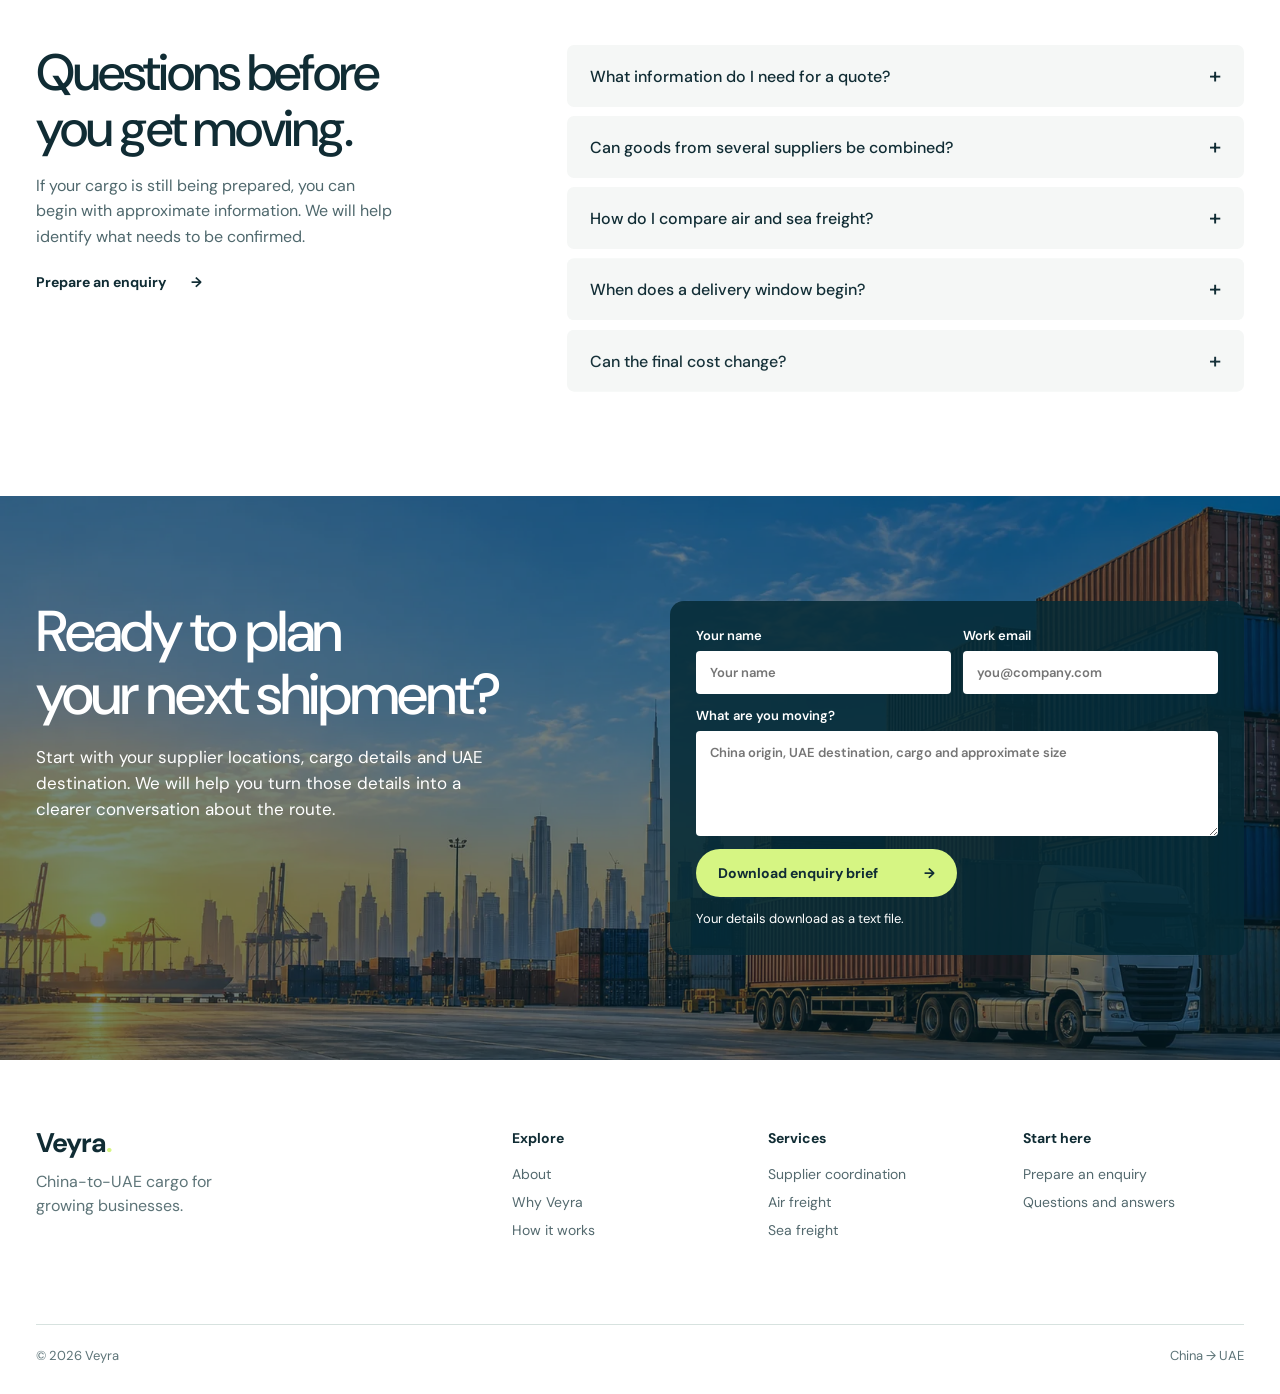
==== commit 76f565ce: "Build detailed Veyra navigation and service pages Add responsive About, Why Veyra, Services, How It " ====
--- a/index.html
+++ b/index.html
@@ -1,13 +1,13 @@
 <!doctype html>
-<html lang="en"><head><meta charset="utf-8"><meta name="viewport" content="width=device-width,initial-scale=1"><meta name="description" content="Veyra helps UAE businesses move cargo from China with clearer quote scope, supplier coordination and practical shipment support."><title>Veyra — China to UAE business cargo</title><link rel="preconnect" href="https://fonts.googleapis.com"><link rel="preconnect" href="https://fonts.gstatic.com" crossorigin><link href="https://fonts.googleapis.com/css2?family=DM+Sans:wght@400;500;600;700&display=swap" rel="stylesheet"><link rel="stylesheet" href="styles.css"><link rel="stylesheet" href="refinements.css"><script src="vendor/gsap.min.js" defer></script><script src="vendor/ScrollTrigger.min.js" defer></script><script src="script.js" defer></script></head><body>
-<header class="site-header"><div class="wrap nav"><a class="logo" href="#top" aria-label="Veyra home">Veyra<span>.</span></a><button class="menu-toggle" type="button" aria-expanded="false" aria-controls="main-nav">Menu <span class="menu-lines" aria-hidden="true"></span></button><nav id="main-nav" class="nav-links" aria-label="Main navigation"><span class="nav-liquid" aria-hidden="true"></span><a class="is-active" href="#about">About</a><a href="#why">Why Veyra</a><a href="#services">Services</a><a href="#process">How it works</a><a href="#faq">FAQs</a></nav><a class="nav-action" href="#enquiry">Prepare an enquiry <span aria-hidden="true">→</span></a></div></header>
+<html lang="en"><head><meta charset="utf-8"><meta name="viewport" content="width=device-width,initial-scale=1"><meta name="description" content="Veyra helps UAE businesses move cargo from China with clearer quote scope, supplier coordination and practical shipment support."><title>Veyra — China to UAE business cargo</title><link rel="preconnect" href="https://fonts.googleapis.com"><link rel="preconnect" href="https://fonts.gstatic.com" crossorigin><link href="https://fonts.googleapis.com/css2?family=DM+Sans:wght@400;500;600;700&display=swap" rel="stylesheet"><link rel="stylesheet" href="styles.css"><link rel="stylesheet" href="refinements.css"><script src="vendor/gsap.min.js" defer></script><script src="vendor/ScrollTrigger.min.js" defer></script><script src="script.js" defer></script></head><body class="home-page">
+<header class="site-header"><div class="wrap nav"><a class="logo" href="#top" aria-label="Veyra home">Veyra<span>.</span></a><button class="menu-toggle" type="button" aria-expanded="false" aria-controls="main-nav">Menu <span class="menu-lines" aria-hidden="true"></span></button><nav id="main-nav" class="nav-links" aria-label="Main navigation"><span class="nav-liquid" aria-hidden="true"></span><a href="about.html">About</a><a href="why-veyra.html">Why Veyra</a><a href="services.html">Services</a><a href="how-it-works.html">How it works</a><a href="faqs.html">FAQs</a></nav><a class="nav-action" href="enquiry.html">Prepare an enquiry <span aria-hidden="true">→</span></a></div></header>
 <main id="top">
 <section class="hero" aria-labelledby="hero-title"><div class="wrap hero-content"><div class="hero-intro"><h1 id="hero-title">China to UAE<br>business cargo.</h1><p>For retailers and interiors businesses bringing stock in from China. We help coordinate suppliers, explain quote scope and make the next step clear.</p><a class="button button-lime" href="#enquiry">Plan your shipment <span aria-hidden="true">→</span></a></div><div class="hero-name" aria-hidden="true">Veyra</div></div></section>
 <section class="about section wrap" id="about" aria-labelledby="about-title"><div class="section-intro"><div><h2 id="about-title">One shipment.<br>Many moving parts.</h2></div><p class="about-scroll-copy">Products may come from different suppliers, at different times, with different paperwork. Veyra brings the information into one conversation, so you can see what is ready, what is missing and what happens next.</p></div><div class="mosaic"><figure class="mosaic-main media"><img src="images/warehouse.webp" alt="Freight worker checking cargo in a warehouse"><figcaption class="media-caption"><span class="icon-chip" aria-hidden="true"><svg viewBox="0 0 24 24"><path d="M21 16V8a2 2 0 0 0-1-1.73l-7-4a2 2 0 0 0-2 0l-7 4A2 2 0 0 0 3 8v8a2 2 0 0 0 1 1.73l7 4a2 2 0 0 0 2 0l7-4A2 2 0 0 0 21 16z"></path><polyline points="3.27 6.96 12 12.01 20.73 6.96"></polyline><line x1="12" y1="22.08" x2="12" y2="12"></line></svg></span><span><strong>Every detail starts before collection.</strong><small>Supplier locations, cargo details and timing.</small></span></figcaption></figure><figure class="mosaic-top media"><img src="images/labels.webp" alt="Shipping labels and packing list being reviewed"><figcaption class="media-caption media-caption-wide"><span class="icon-chip" aria-hidden="true"><svg viewBox="0 0 24 24"><circle cx="12" cy="12" r="3"></circle><path d="M19.4 15a1.65 1.65 0 0 0 .33 1.82l.06.06a2 2 0 1 1-2.83 2.83l-.06-.06a1.65 1.65 0 0 0-1.82-.33 1.65 1.65 0 0 0-1 1.51V21a2 2 0 1 1-4 0v-.09A1.65 1.65 0 0 0 9 19.4a1.65 1.65 0 0 0-1.82.33l-.06.06a2 2 0 1 1-2.83-2.83l.06-.06A1.65 1.65 0 0 0 4.6 15a1.65 1.65 0 0 0-1.51-1H3a2 2 0 1 1 0-4h.09A1.65 1.65 0 0 0 4.6 9a1.65 1.65 0 0 0-.33-1.82l-.06-.06a2 2 0 1 1 2.83-2.83l.06.06A1.65 1.65 0 0 0 9 4.6h.08A1.65 1.65 0 0 0 10 3.09V3a2 2 0 1 1 4 0v.09a1.65 1.65 0 0 0 1 1.51 1.65 1.65 0 0 0 1.82-.33l.06-.06a2 2 0 1 1 2.83 2.83l-.06.06a1.65 1.65 0 0 0-.33 1.82V9c.12.6.64 1.04 1.25 1.08H21a2 2 0 1 1 0 4h-.09A1.65 1.65 0 0 0 19.4 15z"></path></svg></span><strong>Different suppliers.<br>One conversation.</strong></figcaption></figure><div class="mosaic-stat"><span class="stat-icon" aria-hidden="true"><svg viewBox="0 0 24 24"><line x1="7" y1="17" x2="17" y2="7"></line><polyline points="7 7 17 7 17 17"></polyline></svg></span><strong>One route.<br>Clearer decisions.</strong></div><figure class="mosaic-small media"><img src="images/documents.webp" alt="Freight coordinator reviewing shipping documents"><figcaption class="media-caption media-caption-compact"><span class="icon-chip" aria-hidden="true"><svg viewBox="0 0 24 24"><path d="M14 2H6a2 2 0 0 0-2 2v16a2 2 0 0 0 2 2h12a2 2 0 0 0 2-2V8z"></path><polyline points="14 2 14 8 20 8"></polyline><line x1="16" y1="13" x2="8" y2="13"></line><line x1="16" y1="17" x2="8" y2="17"></line></svg></span><strong>Documentation in view.</strong></figcaption></figure></div></section>
 <section class="why section wrap" id="why" aria-labelledby="why-title"><div class="section-intro"><h2 id="why-title">A better view of<br>the whole journey.</h2><p>Good freight support is useful before anything moves. We focus on the questions that help you compare options, prepare your cargo and plan delivery with more confidence.</p></div><div class="why-grid"><div class="accordion" data-accordion-group><div class="accordion-item is-active" data-image-panel="quote"><button class="accordion-trigger" id="accordion-trigger-quote" type="button" aria-expanded="true" aria-controls="accordion-panel-quote"><span class="accordion-title"><span class="accordion-icon" aria-hidden="true"><svg viewBox="0 0 24 24"><path d="M14 2H6a2 2 0 0 0-2 2v16a2 2 0 0 0 2 2h12a2 2 0 0 0 2-2V8z"></path><polyline points="14 2 14 8 20 8"></polyline><line x1="16" y1="13" x2="8" y2="13"></line><line x1="16" y1="17" x2="8" y2="17"></line></svg></span><span>Understand the quote</span></span><span class="toggle-mark" aria-hidden="true"></span></button><div class="accordion-panel" id="accordion-panel-quote" role="region" aria-labelledby="accordion-trigger-quote"><div class="accordion-panel-inner"><p>See the agreed service, the assumptions behind the price and the charges that need confirmation. A quote should explain what you are approving.</p></div></div></div><div class="accordion-item" data-image-panel="collection"><button class="accordion-trigger" id="accordion-trigger-collection" type="button" aria-expanded="false" aria-controls="accordion-panel-collection"><span class="accordion-title"><span class="accordion-icon" aria-hidden="true"><svg viewBox="0 0 24 24"><path d="M21 16V8a2 2 0 0 0-1-1.73l-7-4a2 2 0 0 0-2 0l-7 4A2 2 0 0 0 3 8v8a2 2 0 0 0 1 1.73l7 4a2 2 0 0 0 2 0l7-4A2 2 0 0 0 21 16z"></path><polyline points="3.27 6.96 12 12.01 20.73 6.96"></polyline><line x1="12" y1="22.08" x2="12" y2="12"></line></svg></span><span>Prepare before collection</span></span><span class="toggle-mark" aria-hidden="true"></span></button><div class="accordion-panel" id="accordion-panel-collection" role="region" aria-labelledby="accordion-trigger-collection"><div class="accordion-panel-inner"><p>Share supplier locations, cargo details, packing information and timing early. We can identify the missing pieces before collection is planned.</p></div></div></div><div class="accordion-item" data-image-panel="updates"><button class="accordion-trigger" id="accordion-trigger-updates" type="button" aria-expanded="false" aria-controls="accordion-panel-updates"><span class="accordion-title"><span class="accordion-icon" aria-hidden="true"><svg viewBox="0 0 24 24"><circle cx="12" cy="12" r="10"></circle><polyline points="12 6 12 12 16 14"></polyline></svg></span><span>See the next step</span></span><span class="toggle-mark" aria-hidden="true"></span></button><div class="accordion-panel" id="accordion-panel-updates" role="region" aria-labelledby="accordion-trigger-updates"><div class="accordion-panel-inner"><p>Useful updates explain what changed, who needs to act and what is expected next, rather than showing a status alone.</p></div></div></div><div class="accordion-item" data-image-panel="delivery"><button class="accordion-trigger" id="accordion-trigger-delivery" type="button" aria-expanded="false" aria-controls="accordion-panel-delivery"><span class="accordion-title"><span class="accordion-icon" aria-hidden="true"><svg viewBox="0 0 24 24"><rect x="1" y="3" width="15" height="13"></rect><polygon points="16 8 20 8 23 11 23 16 16 16 16 8"></polygon><circle cx="5.5" cy="18.5" r="2.5"></circle><circle cx="18.5" cy="18.5" r="2.5"></circle></svg></span><span>Plan the delivery</span></span><span class="toggle-mark" aria-hidden="true"></span></button><div class="accordion-panel" id="accordion-panel-delivery" role="region" aria-labelledby="accordion-trigger-delivery"><div class="accordion-panel-inner"><p>Commercial delivery needs an address, access details and a clear understanding of what happens after the cargo reaches the UAE.</p></div></div></div><div class="accordion-item" data-image-panel="route"><button class="accordion-trigger" id="accordion-trigger-route" type="button" aria-expanded="false" aria-controls="accordion-panel-route"><span class="accordion-title"><span class="accordion-icon" aria-hidden="true"><svg viewBox="0 0 24 24"><circle cx="12" cy="5" r="3"></circle><line x1="12" y1="22" x2="12" y2="8"></line><path d="M5 12H2a10 10 0 0 0 20 0h-3"></path></svg></span><span>Compare the route</span></span><span class="toggle-mark" aria-hidden="true"></span></button><div class="accordion-panel" id="accordion-panel-route" role="region" aria-labelledby="accordion-trigger-route"><div class="accordion-panel-inner"><p>Urgency, cargo size and handling requirements help determine whether air or sea freight is the better fit.</p></div></div></div></div><figure class="why-image"><img class="why-image-panel is-active" data-panel="quote" src="images/documents.webp" alt="Freight coordinator reviewing shipment documents"><img class="why-image-panel" data-panel="collection" src="images/warehouse.webp" alt="Freight worker checking cargo in a warehouse" aria-hidden="true"><img class="why-image-panel" data-panel="updates" src="images/labels.webp" alt="Shipping labels and packing list being reviewed" aria-hidden="true"><img class="why-image-panel" data-panel="delivery" src="images/delivery.webp" alt="Commercial cargo delivery at a warehouse loading bay" aria-hidden="true"><img class="why-image-panel" data-panel="route" src="images/port.webp" alt="Container ship alongside a working port" aria-hidden="true"></figure></div></section>
-<section class="services section" id="services" aria-labelledby="services-title"><div class="wrap"><div class="services-heading"><div><h2 id="services-title">From supplier<br>to delivery.</h2><p>Choose the parts of the journey you need help coordinating. The exact route and handling scope are confirmed for each shipment.</p></div></div><div class="service-gallery"><a class="service-card service-card--feature" href="#enquiry" data-service-route="/services/supplier-collection"><div class="service-image"><img src="images/supplier.webp" alt="Workers collecting packed goods from a supplier"></div><div class="service-card-copy"><div><h3>Supplier collection</h3><p>Bring supplier locations and readiness into the plan before goods begin moving.</p></div><span class="service-card-action" aria-hidden="true"><svg viewBox="0 0 24 24"><line x1="7" y1="17" x2="17" y2="7"></line><polyline points="7 7 17 7 17 17"></polyline></svg></span></div></a><a class="service-card service-card--wide" href="#enquiry" data-service-route="/services/air-freight"><div class="service-image"><img src="images/air.webp" alt="Air freight pallet being loaded into an aircraft"></div><div class="service-card-copy"><div><h3>Air freight</h3><p>Discuss the handling and timing tradeoffs for eligible business shipments.</p></div><span class="service-card-action" aria-hidden="true"><svg viewBox="0 0 24 24"><line x1="7" y1="17" x2="17" y2="7"></line><polyline points="7 7 17 7 17 17"></polyline></svg></span></div></a><a class="service-card service-card--compact" href="#enquiry" data-service-route="/services/sea-freight"><div class="service-image"><img src="images/port.webp" alt="Container ship alongside a working port"></div><div class="service-card-copy"><div><h3>Sea freight</h3><p>Explore a sea route for stock that can move on a longer planning horizon.</p></div><span class="service-card-action" aria-hidden="true"><svg viewBox="0 0 24 24"><line x1="7" y1="17" x2="17" y2="7"></line><polyline points="7 7 17 7 17 17"></polyline></svg></span></div></a><a class="service-card service-card--compact" href="#enquiry" data-service-route="/services/uae-delivery"><div class="service-image"><img src="images/delivery.webp" alt="Commercial cargo delivery at a warehouse loading bay"></div><div class="service-card-copy"><div><h3>UAE delivery</h3><p>Plan the destination address, access and final handover as part of the scope.</p></div><span class="service-card-action" aria-hidden="true"><svg viewBox="0 0 24 24"><line x1="7" y1="17" x2="17" y2="7"></line><polyline points="7 7 17 7 17 17"></polyline></svg></span></div></a></div></div></section>
+<section class="services section" id="services" aria-labelledby="services-title"><div class="wrap"><div class="services-heading"><div><h2 id="services-title">From supplier<br>to delivery.</h2><p>Choose the parts of the journey you need help coordinating. The exact route and handling scope are confirmed for each shipment.</p></div></div><div class="service-gallery"><a class="service-card service-card--feature" href="supplier-consolidation.html"><div class="service-image"><img src="images/supplier.webp" alt="Workers collecting packed goods from a supplier"></div><div class="service-card-copy"><div><h3>Supplier collection</h3><p>Bring supplier locations and readiness into the plan before goods begin moving.</p></div><span class="service-card-action" aria-hidden="true"><svg viewBox="0 0 24 24"><line x1="7" y1="17" x2="17" y2="7"></line><polyline points="7 7 17 7 17 17"></polyline></svg></span></div></a><a class="service-card service-card--wide" href="air-freight.html"><div class="service-image"><img src="images/air.webp" alt="Air freight pallet being loaded into an aircraft"></div><div class="service-card-copy"><div><h3>Air freight</h3><p>Discuss the handling and timing tradeoffs for eligible business shipments.</p></div><span class="service-card-action" aria-hidden="true"><svg viewBox="0 0 24 24"><line x1="7" y1="17" x2="17" y2="7"></line><polyline points="7 7 17 7 17 17"></polyline></svg></span></div></a><a class="service-card service-card--compact" href="sea-freight.html"><div class="service-image"><img src="images/port.webp" alt="Container ship alongside a working port"></div><div class="service-card-copy"><div><h3>Sea freight</h3><p>Explore a sea route for stock that can move on a longer planning horizon.</p></div><span class="service-card-action" aria-hidden="true"><svg viewBox="0 0 24 24"><line x1="7" y1="17" x2="17" y2="7"></line><polyline points="7 7 17 7 17 17"></polyline></svg></span></div></a><a class="service-card service-card--compact" href="enquiry.html"><div class="service-image"><img src="images/delivery.webp" alt="Commercial cargo delivery at a warehouse loading bay"></div><div class="service-card-copy"><div><h3>UAE delivery</h3><p>Plan the destination address, access and final handover as part of the scope.</p></div><span class="service-card-action" aria-hidden="true"><svg viewBox="0 0 24 24"><line x1="7" y1="17" x2="17" y2="7"></line><polyline points="7 7 17 7 17 17"></polyline></svg></span></div></a></div></div></section>
 <section class="process section wrap" id="process" aria-labelledby="process-title"><div class="section-intro process-intro"><h2 id="process-title">The useful details,<br>in the right order.</h2><p>Three clear steps turn what you know into a shipment plan you can approve with confidence.</p></div><div class="process-story"><article class="process-card"><figure><img src="images/documents.webp" alt="Shipment documents being reviewed on a desk"></figure><div class="process-card-copy"><span class="process-number">01</span><div><h3>Share the shipment</h3><p>Origin, destination and cargo details.</p></div></div></article><article class="process-card"><figure><img src="images/labels.webp" alt="Shipping labels and cargo details being checked"></figure><div class="process-card-copy"><span class="process-number">02</span><div><h3>Review the scope</h3><p>We flag gaps, assumptions and choices.</p></div></div></article><article class="process-card"><figure><img src="images/delivery.webp" alt="Business cargo arriving at a warehouse loading bay"></figure><div class="process-card-copy"><span class="process-number">03</span><div><h3>Confirm and move</h3><p>Approve the plan, then coordinate delivery.</p></div></div></article></div><div class="quote-checklist"><div class="quote-checklist-intro"><span>Before approval</span><h3>A clearer quote starts here.</h3></div><ul><li><strong>Included</strong><small>Agreed services</small></li><li><strong>Assumptions</strong><small>Cargo readiness</small></li><li><strong>To confirm</strong><small>Conditional charges</small></li><li><strong>Next action</strong><small>What we still need</small></li></ul></div></section>
 <section class="faq section wrap" id="faq" aria-labelledby="faq-title"><div><h2 id="faq-title">Questions before<br>you get moving.</h2><p>If your cargo is still being prepared, you can begin with approximate information. We will help identify what needs to be confirmed.</p><a href="#enquiry" class="text-link">Prepare an enquiry <span aria-hidden="true">→</span></a></div><div class="faq-list"><details><summary>What information do I need for a quote?</summary><div class="faq-answer"><div class="faq-answer-inner"><p>Tell us where the goods are in China, the UAE delivery address, what the goods are, the number of suppliers, approximate pieces and dimensions or weight, and your preferred timing.</p></div></div></details><details><summary>Can goods from several suppliers be combined?</summary><div class="faq-answer"><div class="faq-answer-inner"><p>Share the supplier locations and readiness dates. We can review whether collection and consolidation are suitable for your shipment.</p></div></div></details><details><summary>How do I compare air and sea freight?</summary><div class="faq-answer"><div class="faq-answer-inner"><p>Consider urgency, cargo size, handling requirements and the complete quoted scope. We can discuss suitable options once the shipment details are known.</p></div></div></details><details><summary>When does a delivery window begin?</summary><div class="faq-answer"><div class="faq-answer-inner"><p>Collection, consolidation, booking, international transport, clearance and final delivery each affect timing. Any proposed window should state the point from which it is measured.</p></div></div></details><details><summary>Can the final cost change?</summary><div class="faq-answer"><div class="faq-answer-inner"><p>It can if measurements, cargo details or required services change. A scoped quote should identify assumptions and conditional charges before approval.</p></div></div></details></div></section>
 <section class="cta" id="enquiry" aria-labelledby="cta-title"><div class="wrap cta-content"><h2 id="cta-title">Ready to plan<br>your next shipment?</h2><p>Start with your supplier locations, cargo details and UAE destination. We will help you turn those details into a clearer conversation about the route.</p><form id="quote-form"><div class="form-row"><label>Your name<input name="name" autocomplete="name" required placeholder="Your name"></label><label>Work email<input name="email" type="email" autocomplete="email" required placeholder="you@company.com"></label></div><label>What are you moving?<textarea name="details" required placeholder="China origin, UAE destination, cargo and approximate size"></textarea></label><button class="button button-lime" type="submit">Download enquiry brief <span aria-hidden="true">→</span></button><p class="form-note">Your details download as a text file.</p></form></div></section>
-</main><footer class="footer wrap"><div class="footer-grid"><div><a class="logo" href="#top">Veyra<span>.</span></a><p>China-to-UAE cargo for growing businesses.</p></div><div><h3>Explore</h3><a href="#about">About</a><a href="#why">Why Veyra</a><a href="#process">How it works</a></div><div><h3>Services</h3><a href="#services">Supplier collection</a><a href="#services">Air and sea freight</a><a href="#services">UAE delivery</a></div><div><h3>Start here</h3><a href="#enquiry">Prepare an enquiry</a><a href="#faq">Questions and answers</a></div></div><div class="footer-bottom"><span>© 2026 Veyra</span><span>China → UAE</span></div></footer>
+</main><footer class="footer wrap"><div class="footer-grid"><div><a class="logo" href="#top">Veyra<span>.</span></a><p>China-to-UAE cargo for growing businesses.</p></div><div><h3>Explore</h3><a href="about.html">About</a><a href="why-veyra.html">Why Veyra</a><a href="how-it-works.html">How it works</a></div><div><h3>Services</h3><a href="supplier-consolidation.html">Supplier coordination</a><a href="air-freight.html">Air freight</a><a href="sea-freight.html">Sea freight</a></div><div><h3>Start here</h3><a href="enquiry.html">Prepare an enquiry</a><a href="faqs.html">Questions and answers</a></div></div><div class="footer-bottom"><span>© 2026 Veyra</span><span>China → UAE</span></div></footer>
 </body></html>
--- a/refinements.css
+++ b/refinements.css
@@ -45,6 +45,8 @@
   transition: transform .42s cubic-bezier(.16,1,.3,1), width .42s cubic-bezier(.16,1,.3,1);
 }
 
+.home-page .nav-liquid { opacity: 0; }
+
 .nav-links a {
   position: relative;
   z-index: 1;
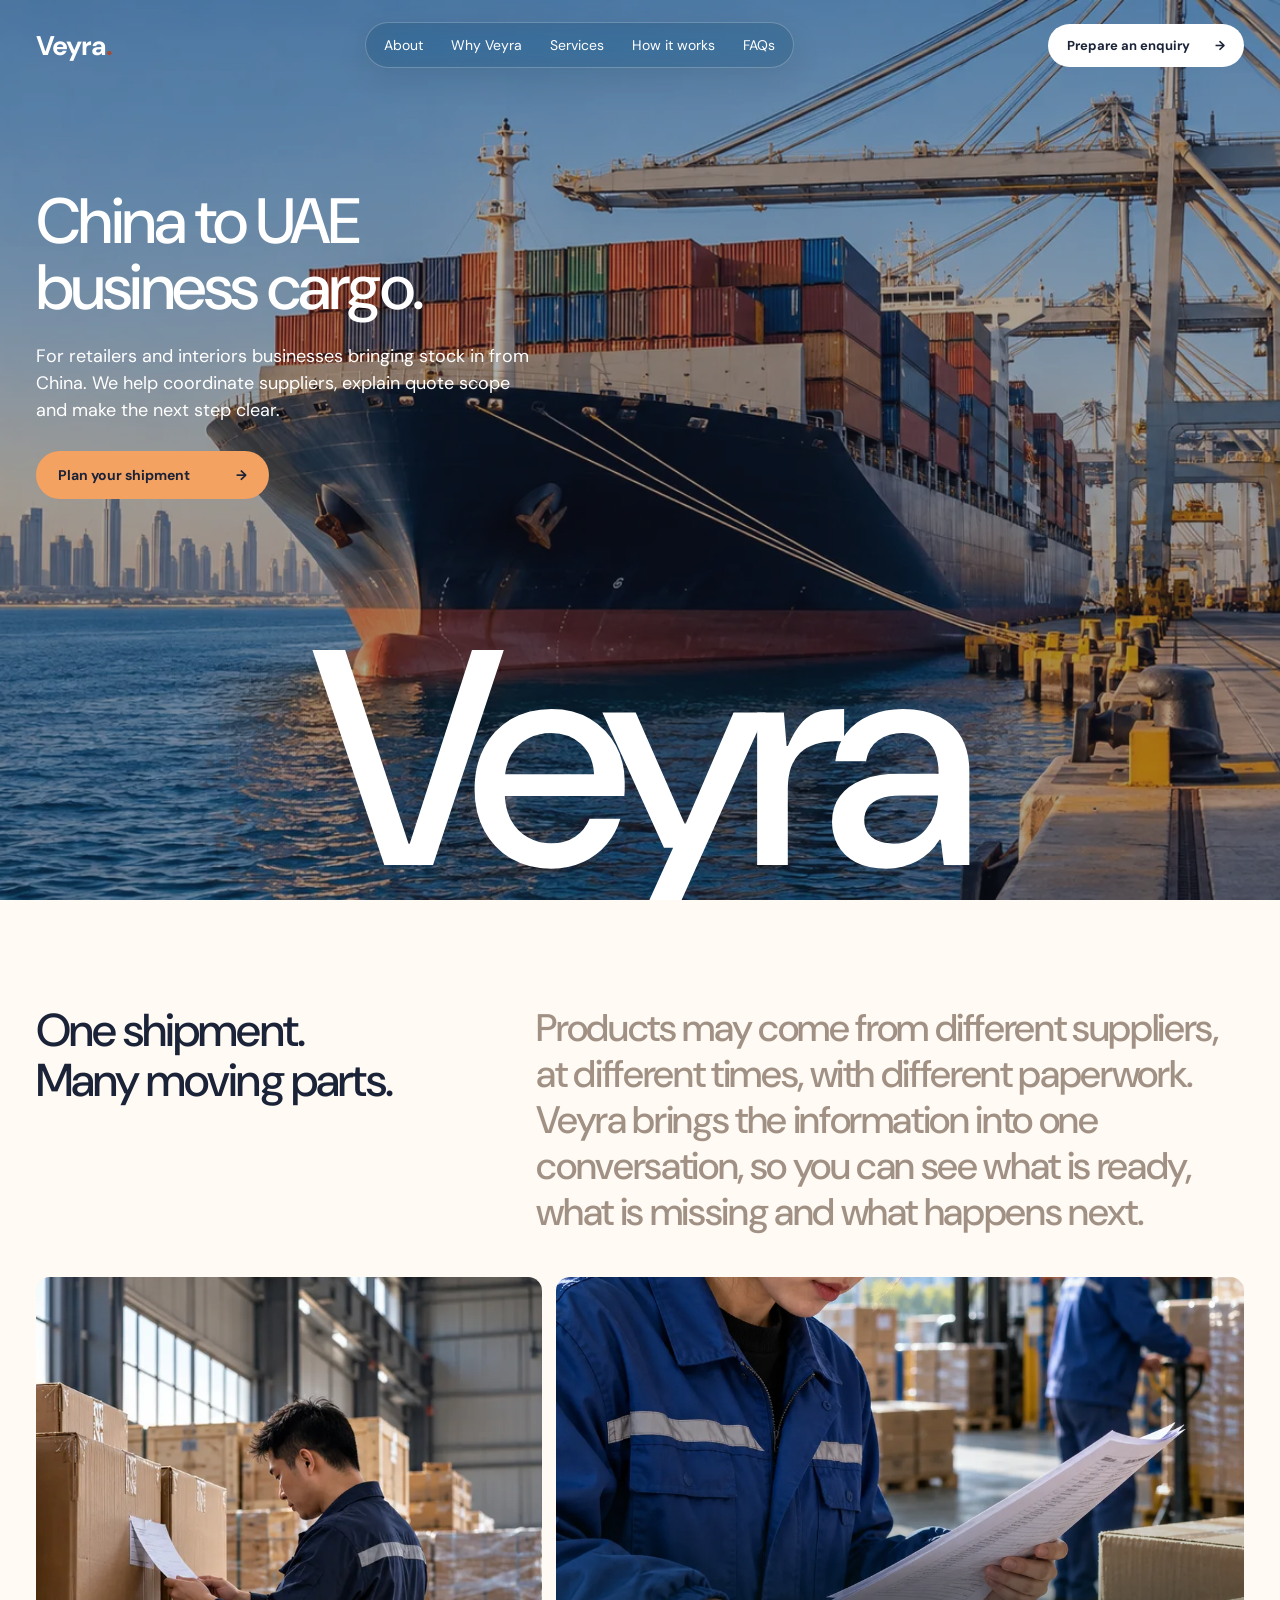
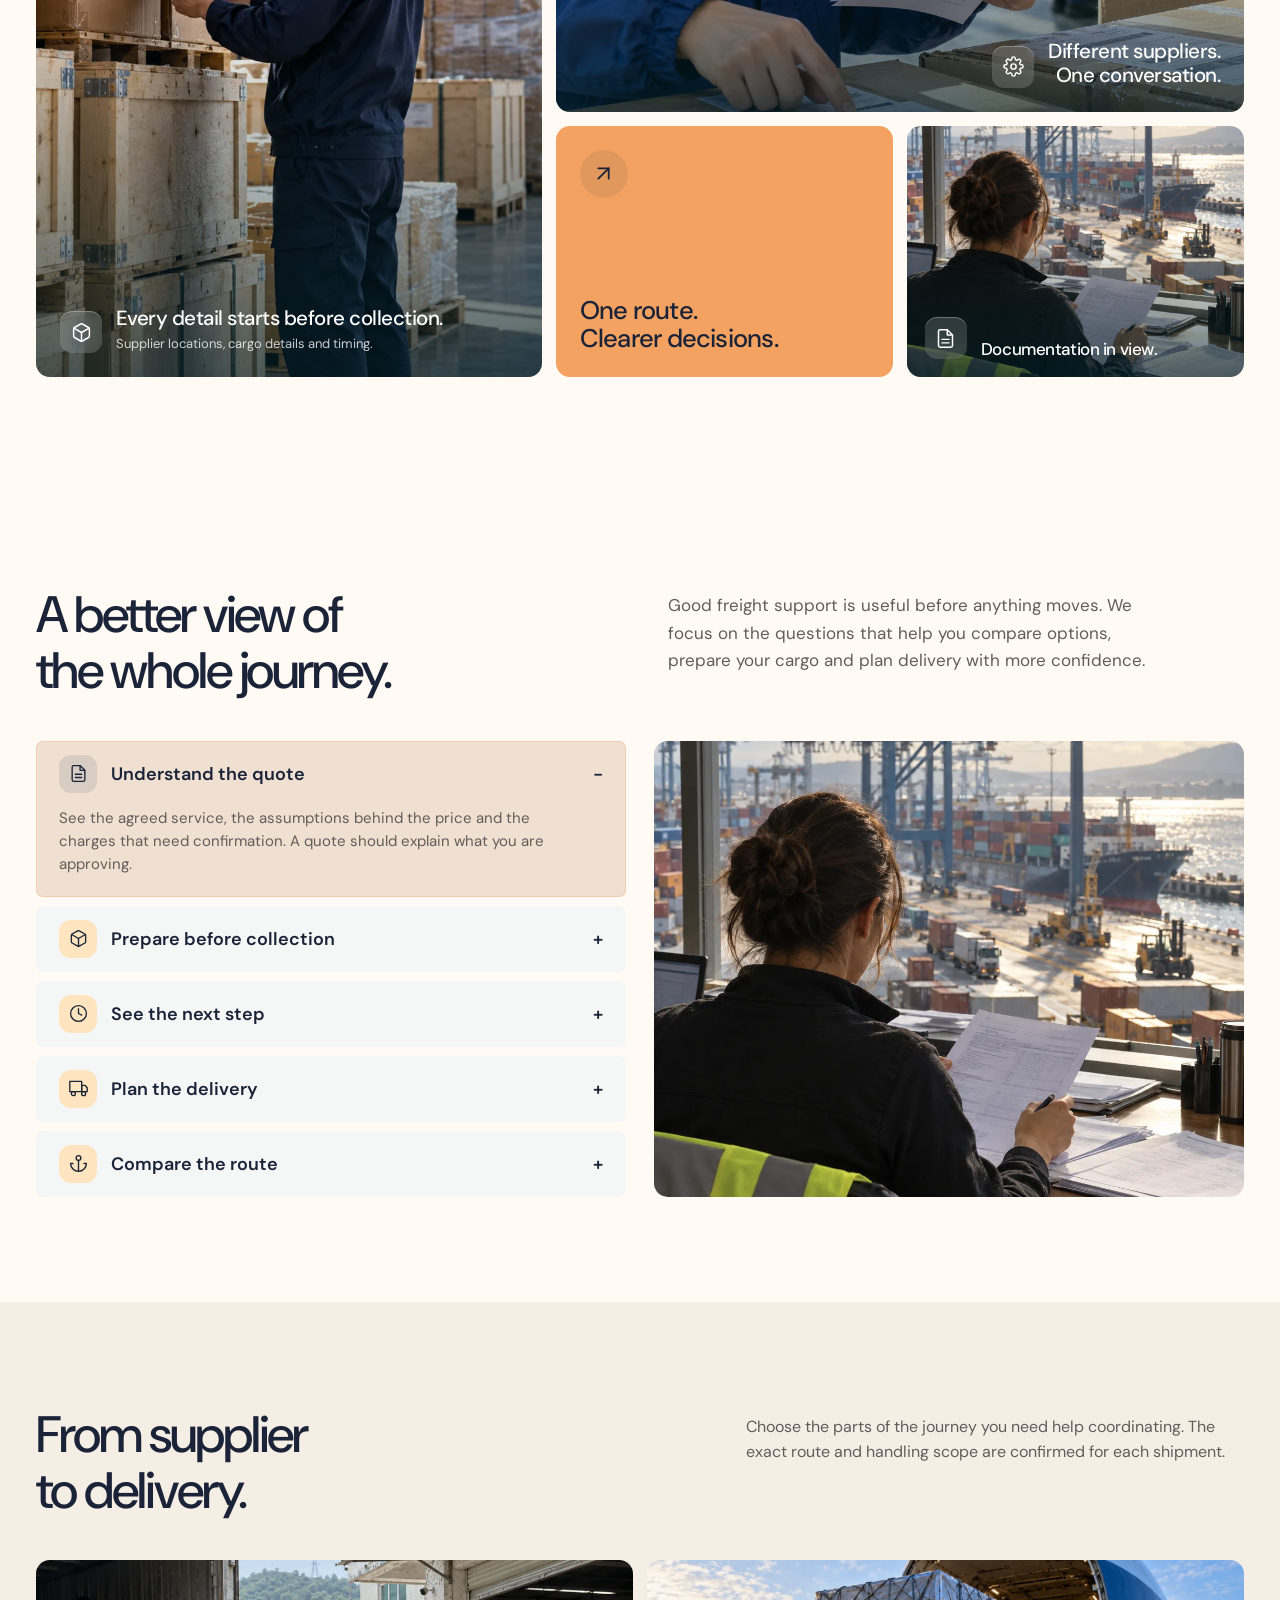
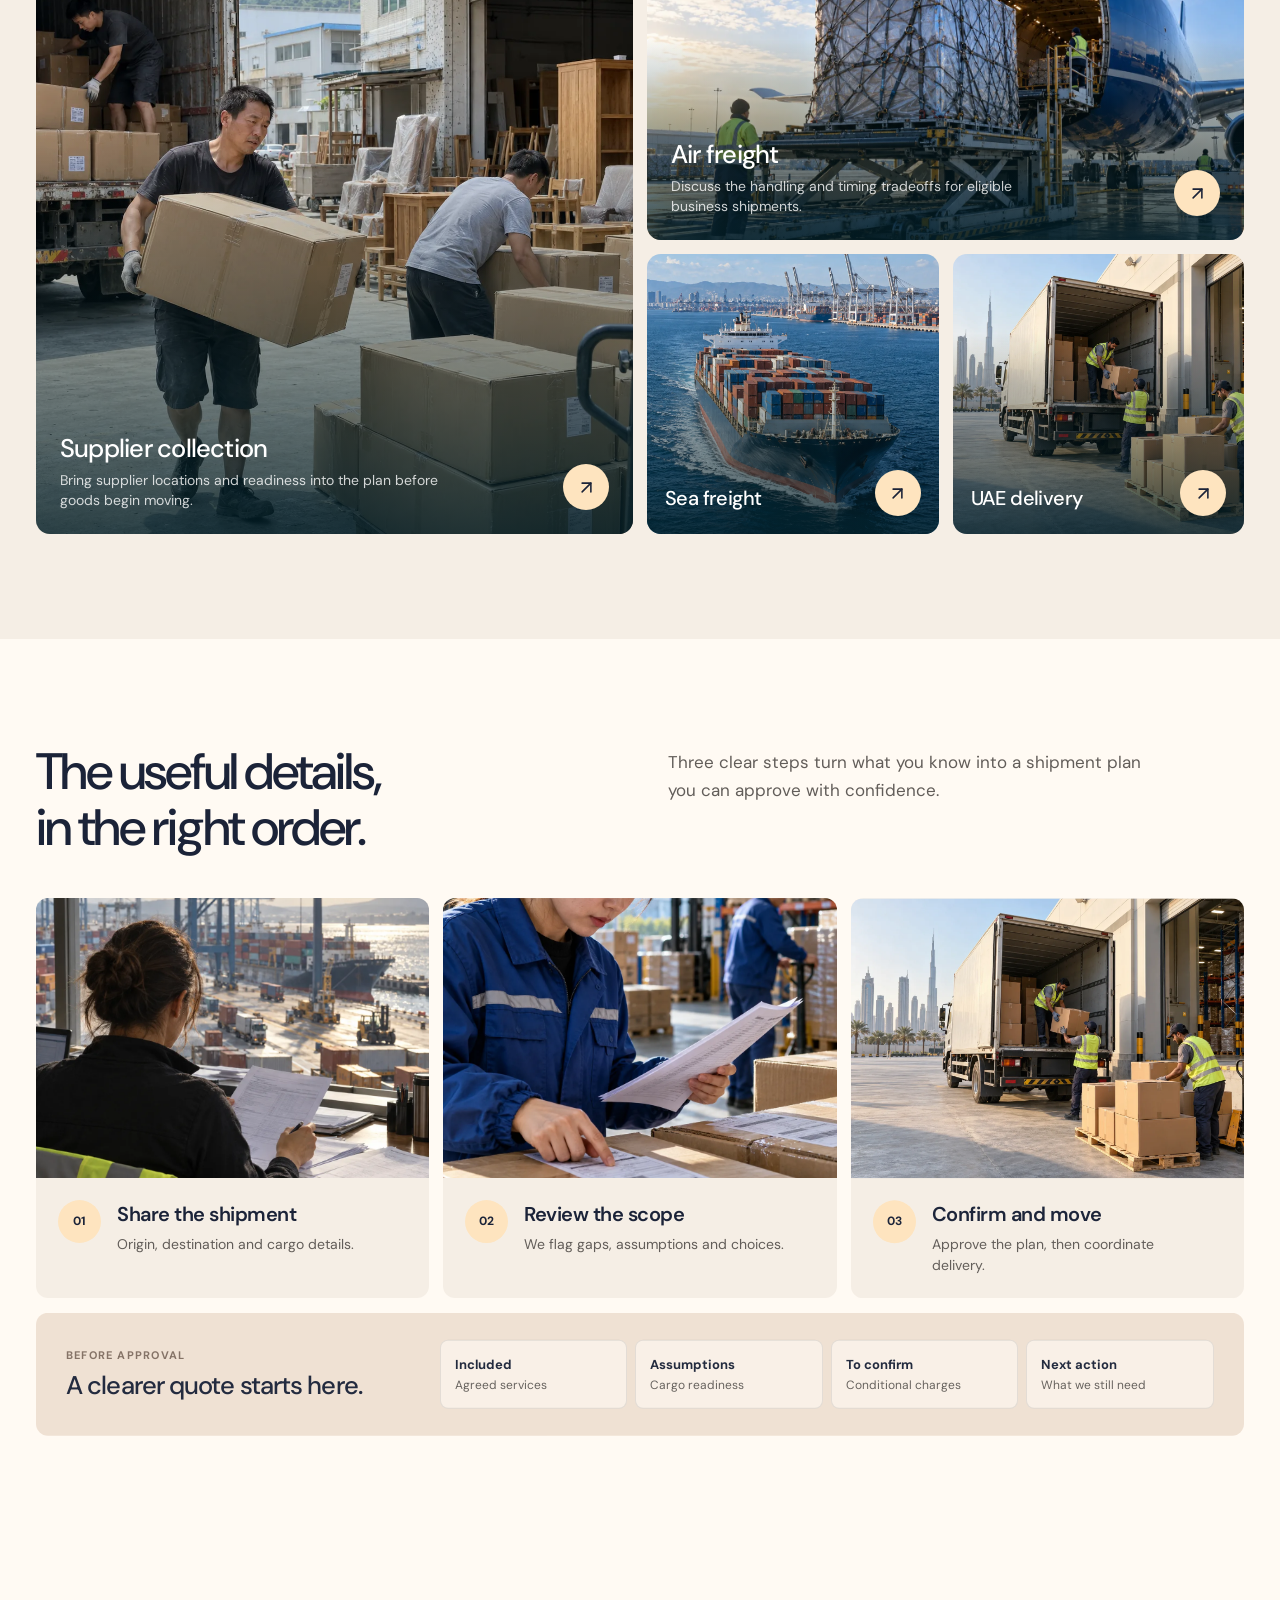
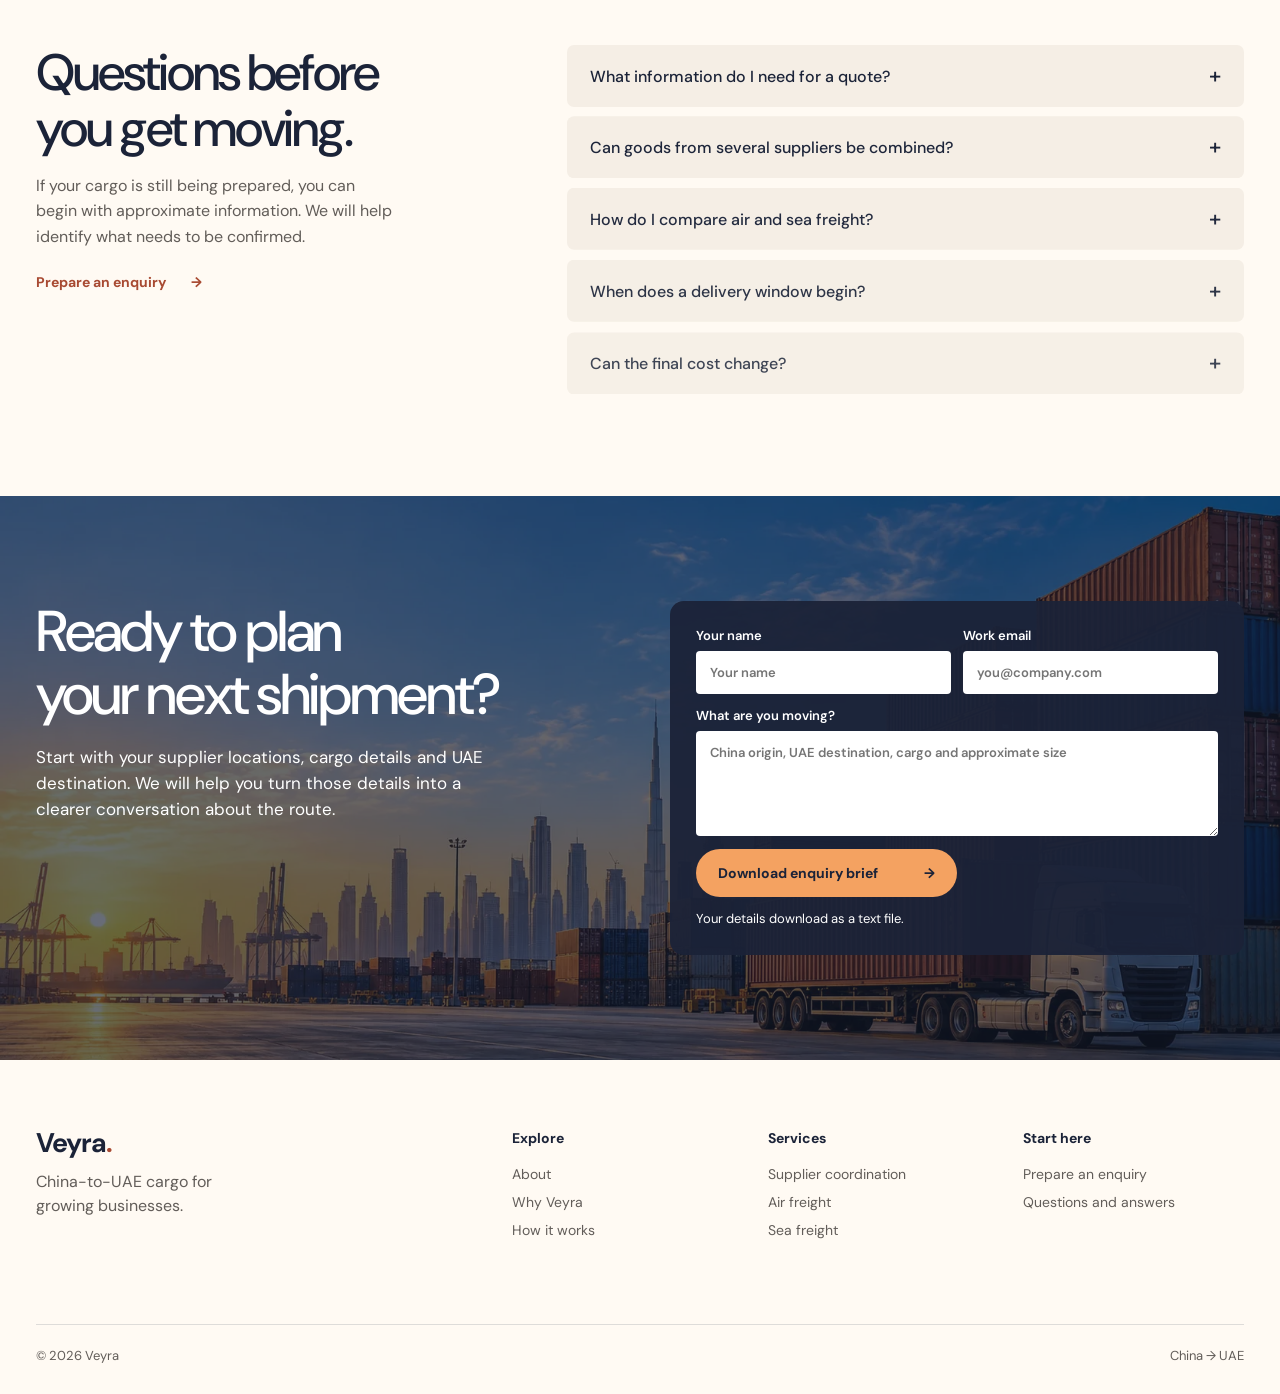
==== commit 4263c194: "Add warm copper palette experiment Introduce an isolated palette layer using deep indigo, copper-apr" ====
--- a/index.html
+++ b/index.html
@@ -1,5 +1,5 @@
 <!doctype html>
-<html lang="en"><head><meta charset="utf-8"><meta name="viewport" content="width=device-width,initial-scale=1"><meta name="description" content="Veyra helps UAE businesses move cargo from China with clearer quote scope, supplier coordination and practical shipment support."><title>Veyra — China to UAE business cargo</title><link rel="preconnect" href="https://fonts.googleapis.com"><link rel="preconnect" href="https://fonts.gstatic.com" crossorigin><link href="https://fonts.googleapis.com/css2?family=DM+Sans:wght@400;500;600;700&display=swap" rel="stylesheet"><link rel="stylesheet" href="styles.css"><link rel="stylesheet" href="refinements.css"><script src="vendor/gsap.min.js" defer></script><script src="vendor/ScrollTrigger.min.js" defer></script><script src="script.js" defer></script></head><body class="home-page">
+<html lang="en"><head><meta charset="utf-8"><meta name="viewport" content="width=device-width,initial-scale=1"><meta name="description" content="Veyra helps UAE businesses move cargo from China with clearer quote scope, supplier coordination and practical shipment support."><title>Veyra — China to UAE business cargo</title><link rel="preconnect" href="https://fonts.googleapis.com"><link rel="preconnect" href="https://fonts.gstatic.com" crossorigin><link href="https://fonts.googleapis.com/css2?family=DM+Sans:wght@400;500;600;700&display=swap" rel="stylesheet"><link rel="stylesheet" href="styles.css"><link rel="stylesheet" href="refinements.css"><link rel="stylesheet" href="palette-warm.css"><script src="vendor/gsap.min.js" defer></script><script src="vendor/ScrollTrigger.min.js" defer></script><script src="script.js" defer></script></head><body class="home-page">
 <header class="site-header"><div class="wrap nav"><a class="logo" href="#top" aria-label="Veyra home">Veyra<span>.</span></a><button class="menu-toggle" type="button" aria-expanded="false" aria-controls="main-nav">Menu <span class="menu-lines" aria-hidden="true"></span></button><nav id="main-nav" class="nav-links" aria-label="Main navigation"><span class="nav-liquid" aria-hidden="true"></span><a href="about.html">About</a><a href="why-veyra.html">Why Veyra</a><a href="services.html">Services</a><a href="how-it-works.html">How it works</a><a href="faqs.html">FAQs</a></nav><a class="nav-action" href="enquiry.html">Prepare an enquiry <span aria-hidden="true">→</span></a></div></header>
 <main id="top">
 <section class="hero" aria-labelledby="hero-title"><div class="wrap hero-content"><div class="hero-intro"><h1 id="hero-title">China to UAE<br>business cargo.</h1><p>For retailers and interiors businesses bringing stock in from China. We help coordinate suppliers, explain quote scope and make the next step clear.</p><a class="button button-lime" href="#enquiry">Plan your shipment <span aria-hidden="true">→</span></a></div><div class="hero-name" aria-hidden="true">Veyra</div></div></section>
--- a/palette-warm.css
+++ b/palette-warm.css
@@ -0,0 +1,194 @@
+:root {
+  --navy: #1b2338;
+  --ink: #1b2338;
+  --teal: #a84a32;
+  --lime: #f4a261;
+  --paper: #fffaf3;
+  --mist: #f5eee5;
+  --muted: #746a63;
+  --soft-mint: #efe0d2;
+  --soft-lime: #fee4bf;
+  --line: rgba(27,35,56,.14);
+  --warm-copy: #625d59;
+  --warm-soft: #f8f1e9;
+}
+
+body,
+.inner-page {
+  background: var(--paper);
+  color: var(--ink);
+}
+
+::selection {
+  background: var(--lime);
+  color: var(--ink);
+}
+
+.hero:before {
+  background: rgba(20,27,46,.36);
+}
+
+.page-hero:after {
+  background:
+    linear-gradient(90deg,rgba(20,27,46,.84) 0%,rgba(20,27,46,.58) 46%,rgba(20,27,46,.16) 78%),
+    linear-gradient(0deg,rgba(20,27,46,.5),transparent 48%);
+}
+
+.service-detail-hero:after {
+  background: linear-gradient(180deg,transparent,rgba(20,27,46,.7));
+}
+
+.cta:before {
+  background: rgba(20,27,46,.64);
+}
+
+.cta form,
+.enquiry-form {
+  background: rgba(27,35,56,.94);
+}
+
+.site-header.is-scrolled .nav-liquid,
+.inner-page .site-header.is-scrolled .nav-liquid,
+.inner-page .site-header.is-scrolled .nav-action {
+  background: var(--navy);
+}
+
+.inner-page .site-header.is-scrolled .nav-links,
+.site-header.is-scrolled .nav-links {
+  background: rgba(255,250,243,.9);
+}
+
+.inner-page .nav-links {
+  background: rgba(27,35,56,.26);
+}
+
+.inner-page .nav-liquid {
+  background: rgba(244,162,97,.28);
+}
+
+.services,
+.page-section--tint,
+.process-card,
+.directory-card,
+.step-row,
+.detail-faq-list details,
+.accordion details,
+.faq-list details {
+  background: var(--mist);
+}
+
+.accordion-item.is-active,
+.accordion details[open],
+.faq-list details.is-expanded,
+.detail-faq-list details.is-expanded,
+.step-row:nth-child(even) {
+  background: var(--soft-mint);
+}
+
+.accordion-item.is-active {
+  border-color: rgba(244,162,97,.7);
+  box-shadow: inset 0 0 0 1px rgba(244,162,97,.32);
+}
+
+.accordion-icon,
+.process-number,
+.service-card-action,
+.bento-number,
+.card-arrow,
+.info-card-icon {
+  background: var(--soft-lime);
+}
+
+.mosaic-stat,
+.button-lime,
+.page-cta {
+  background: var(--lime);
+}
+
+.quote-checklist,
+.sample-quote,
+.story-panel,
+.bento-card,
+.comparison-card {
+  background: var(--soft-mint);
+}
+
+.comparison-card:nth-child(2) {
+  background: var(--soft-lime);
+}
+
+.quote-checklist li {
+  border-color: rgba(27,35,56,.1);
+  background: rgba(255,250,243,.62);
+}
+
+.sample-quote dl > div:nth-child(odd) {
+  background: #ead7c6;
+}
+
+.page-intro p,
+.section-intro p,
+.services-heading p,
+.bento-copy p,
+.info-card p,
+.story-panel p,
+.directory-card p,
+.step-row p,
+.detail-answer p,
+.service-card p,
+.process-card p,
+.accordion p,
+.faq-list p,
+.faq > div > p,
+.quote-checklist small,
+.footer-grid p,
+.footer-grid a:not(.logo),
+.footer-bottom {
+  color: var(--warm-copy);
+}
+
+.display-statement .muted,
+.about .about-scroll-copy,
+.about-scroll-copy .copy-word {
+  color: #a19185;
+}
+
+.page-kicker,
+.quote-checklist-intro > span,
+.step-row .step-index {
+  color: #806e61;
+}
+
+.page-hero .page-kicker,
+.service-detail-copy .page-kicker {
+  color: rgba(255,255,255,.82);
+}
+
+.check-list li:before,
+.text-link,
+.logo span {
+  color: var(--teal);
+}
+
+.footer-bottom {
+  border-color: rgba(27,35,56,.14);
+}
+
+.service-card .service-card-copy p,
+.image-card .bento-copy p {
+  color: rgba(255,255,255,.8);
+}
+
+:focus-visible {
+  outline-color: var(--teal);
+}
+
+@media (max-width: 680px) {
+  .inner-page .nav-links {
+    background: rgba(255,250,243,.98);
+  }
+
+  .inner-page .nav-links a.is-active {
+    background: var(--soft-lime);
+  }
+}
